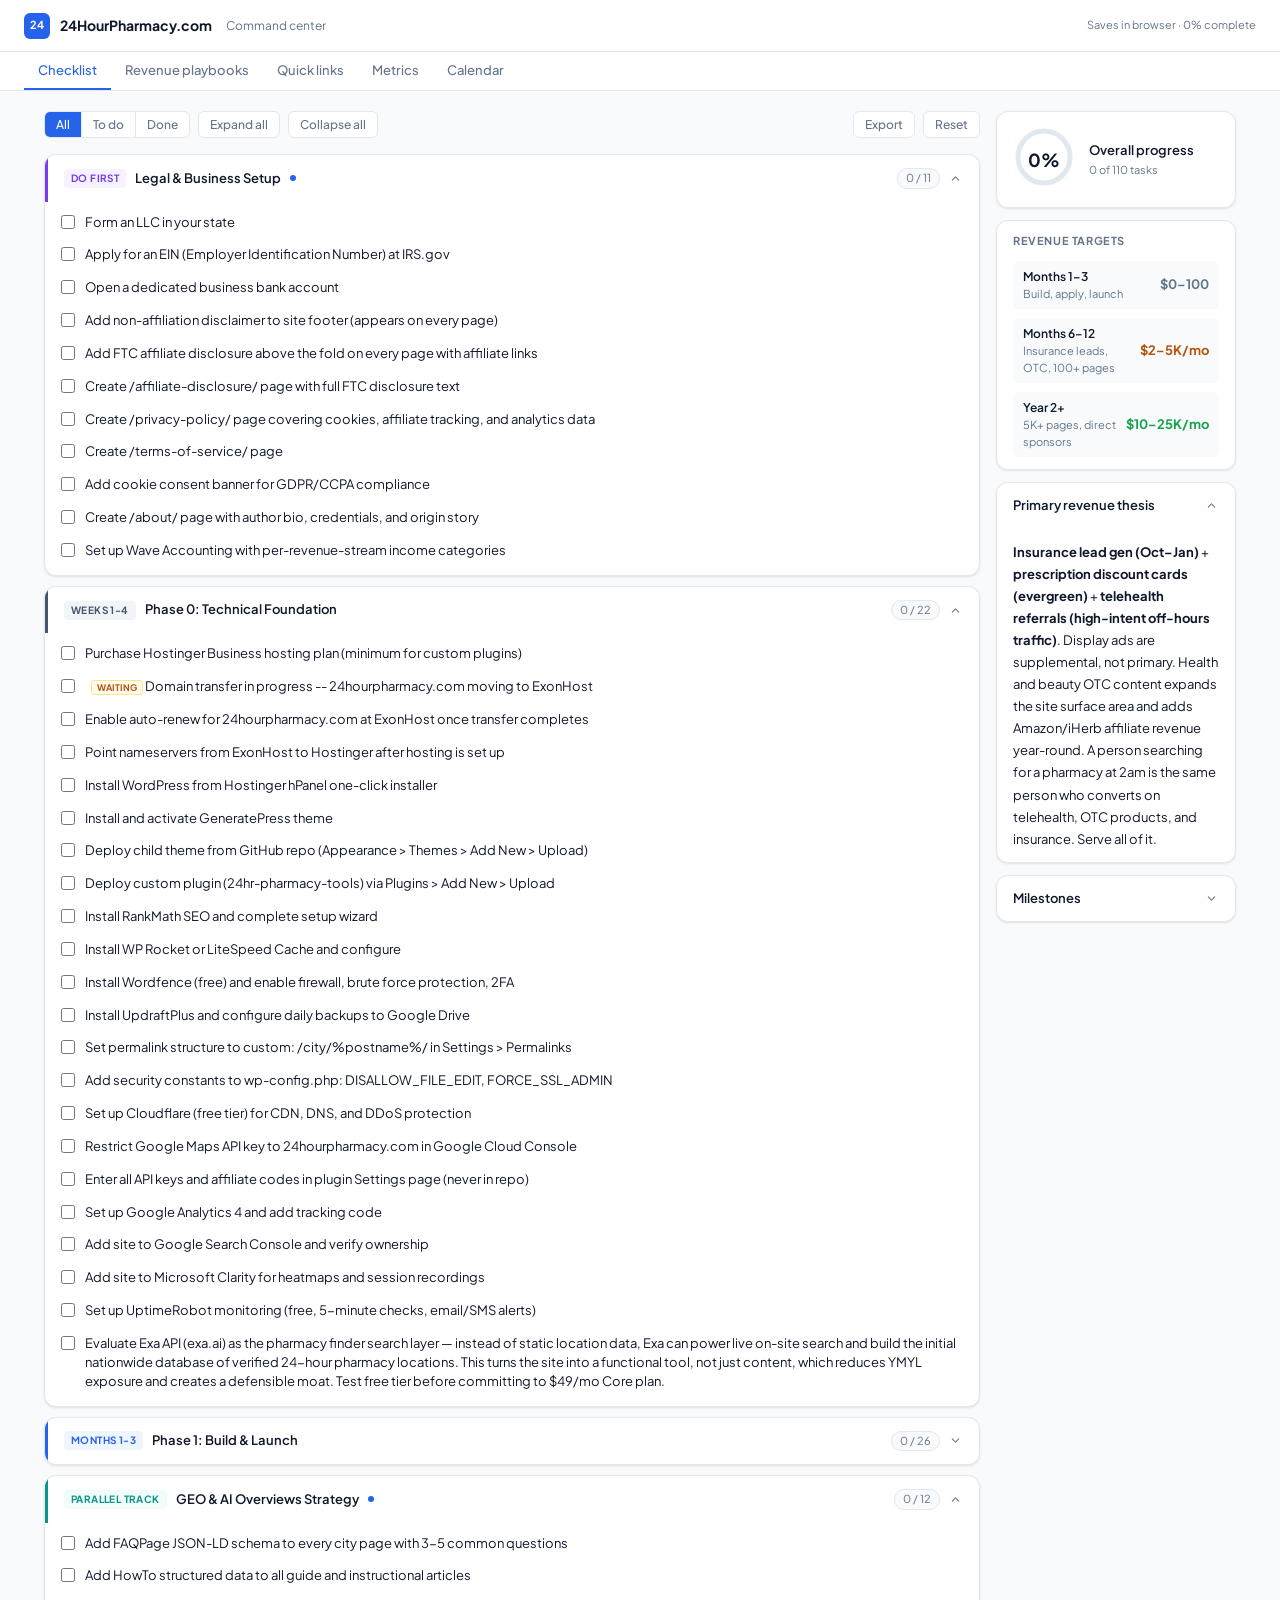
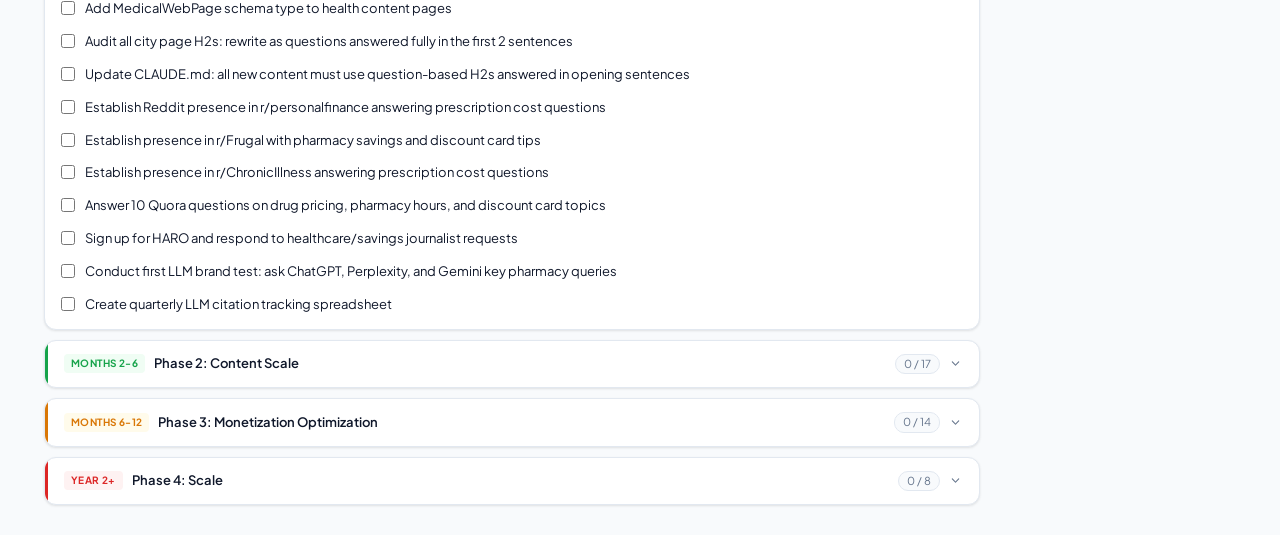
==== docs/docs/command-center/index.html @ 2a8795be "Add Exa.ai task and quick link to command center Adds f20 task to Phase 0 foundation checklist and E" ====
<!DOCTYPE html>
<html lang="en">
<head>
<meta charset="UTF-8">
<meta name="viewport" content="width=device-width, initial-scale=1.0">
<title>24HourPharmacy.com - Command Center</title>
<link rel="preconnect" href="https://fonts.googleapis.com">
<link rel="preconnect" href="https://fonts.gstatic.com" crossorigin>
<link href="https://fonts.googleapis.com/css2?family=Plus+Jakarta+Sans:ital,wght@0,400;0,500;0,600;0,700;1,400&display=swap" rel="stylesheet">
<style>
*,*::before,*::after{box-sizing:border-box;margin:0;padding:0}
:root{
  --bg:#f8fafc;
  --surface:#ffffff;
  --surface2:#f1f5f9;
  --border:#e2e8f0;
  --border2:#cbd5e1;
  --text:#0f172a;
  --muted:#64748b;
  --accent:#2563eb;
  --accent-light:#eff6ff;
  --accent-border:#bfdbfe;
  --accent-dark:#1d4ed8;
  --success:#16a34a;
  --success-light:#f0fdf4;
  --success-border:#bbf7d0;
  --warning:#b45309;
  --warning-light:#fffbeb;
  --warning-border:#fde68a;
  --danger:#dc2626;
  --danger-light:#fef2f2;
  --r:8px;
  --r-lg:12px;
  --shadow:0 1px 3px rgba(0,0,0,0.07),0 1px 2px rgba(0,0,0,0.04);
}
body{font-family:'Plus Jakarta Sans',system-ui,sans-serif;background:var(--bg);color:var(--text);font-size:14px;line-height:1.5;min-height:100vh}

/* ---- Header ---- */
.app-header{background:var(--surface);border-bottom:1px solid var(--border);padding:0 24px;display:flex;align-items:center;justify-content:space-between;height:52px;position:sticky;top:0;z-index:200}
.header-left{display:flex;align-items:center;gap:10px}
.app-logo{width:26px;height:26px;background:var(--accent);border-radius:6px;display:flex;align-items:center;justify-content:center;color:#fff;font-size:11px;font-weight:700;flex-shrink:0}
.app-name{font-size:14px;font-weight:700;color:var(--text)}
.app-tagline{font-size:12px;color:var(--muted);margin-left:4px}
.header-right{font-size:11px;color:var(--muted)}

/* ---- Tabs ---- */
.tabs-nav{background:var(--surface);border-bottom:1px solid var(--border);padding:0 24px;display:flex;position:sticky;top:52px;z-index:100}
.tab-btn{padding:10px 14px;font-size:13px;font-weight:500;color:var(--muted);background:none;border:none;border-bottom:2px solid transparent;cursor:pointer;font-family:inherit;transition:all .15s;white-space:nowrap}
.tab-btn:hover{color:var(--text)}
.tab-btn.active{color:var(--accent);border-bottom-color:var(--accent)}

/* ---- Layout ---- */
.main-layout{display:grid;grid-template-columns:1fr 240px;gap:16px;max-width:1240px;margin:0 auto;padding:20px 24px;align-items:start}
.main-layout > main{min-width:0;width:100%}
@media(max-width:1024px){.main-layout{grid-template-columns:1fr;padding:16px}.sidebar{order:-1;position:static!important;max-height:none}}
.tab-panel{display:none}
.tab-panel.active{display:block}

/* ---- Sidebar ---- */
.sidebar{display:flex;flex-direction:column;gap:12px;position:sticky;top:108px}
.milestones-inner{padding:6px 0 10px;max-height:320px;overflow-y:auto;scrollbar-width:thin}
.milestones-inner::-webkit-scrollbar{width:4px}
.milestones-inner::-webkit-scrollbar-track{background:transparent}
.milestones-inner::-webkit-scrollbar-thumb{background:var(--border2);border-radius:4px}

/* ---- Cards ---- */
.card{background:var(--surface);border:1px solid var(--border);border-radius:var(--r-lg);box-shadow:var(--shadow);overflow:hidden}
.card-header{padding:13px 16px;border-bottom:1px solid var(--border);display:flex;align-items:center;justify-content:space-between}
.card-title{font-size:13px;font-weight:600}

/* ---- Progress ring ---- */
.progress-wrap{display:flex;align-items:center;gap:14px;padding:14px 16px}
.ring-svg{transform:rotate(-90deg);flex-shrink:0}
.ring-track{fill:none;stroke:var(--border);stroke-width:5}
.ring-fill{fill:none;stroke:var(--accent);stroke-width:5;stroke-linecap:round;transition:stroke-dashoffset .5s ease}
.progress-pct{font-size:18px;font-weight:700;line-height:1}
.progress-sub{font-size:11px;color:var(--muted);margin-top:2px}
.progress-label{font-size:13px;font-weight:600}

/* ---- Revenue targets ---- */
.targets-grid{padding:12px 16px;display:flex;flex-direction:column;gap:9px}
.target-row{display:flex;justify-content:space-between;align-items:center;padding:7px 10px;border-radius:6px;background:var(--bg)}
.target-label{font-size:12px;font-weight:600}
.target-sub{font-size:11px;color:var(--muted)}
.target-amount{font-size:13px;font-weight:700;white-space:nowrap;flex-shrink:0;margin-left:8px}

/* ---- Collapsible (sidebar) ---- */
.collapsible-header{padding:13px 16px;display:flex;align-items:center;justify-content:space-between;cursor:pointer;user-select:none;transition:background .1s}
.collapsible-header:hover{background:var(--bg)}
.collapsible-body{overflow:hidden;transition:max-height .22s ease,opacity .22s ease}
.collapsible-body.collapsed{max-height:0!important;opacity:0}
.chevron{width:15px;height:15px;color:var(--muted);transition:transform .2s;flex-shrink:0}
.chevron.rotated{transform:rotate(180deg)}

/* ---- Milestones ---- */
.milestone-item{display:flex;align-items:flex-start;gap:9px;padding:7px 16px;cursor:pointer;transition:background .1s}
.milestone-item:hover{background:var(--bg)}
.milestone-cb{width:14px;height:14px;accent-color:var(--success);cursor:pointer;flex-shrink:0;margin-top:2px}
.milestone-text{font-size:12px;color:var(--text);line-height:1.4}
.milestone-item.m-done .milestone-text{text-decoration:line-through;color:var(--muted)}

/* ---- Thesis box ---- */
.thesis-body{padding:12px 16px;font-size:13px;color:var(--text);line-height:1.7}

/* ---- Checklist toolbar ---- */
.checklist-toolbar{display:flex;align-items:center;gap:8px;margin-bottom:16px;flex-wrap:wrap;row-gap:6px}
.toolbar-left{display:flex;align-items:center;gap:8px;flex-wrap:wrap;flex:1;min-width:0}
.toolbar-right{display:flex;align-items:center;gap:8px;flex-shrink:0}
.filter-group{display:flex;background:var(--surface);border:1px solid var(--border);border-radius:6px;overflow:hidden}
.filter-btn{padding:5px 11px;font-size:12px;font-weight:500;color:var(--muted);background:none;border:none;border-right:1px solid var(--border);cursor:pointer;font-family:inherit;transition:all .15s}
.filter-btn:last-child{border-right:none}
.filter-btn:hover{background:var(--bg);color:var(--text)}
.filter-btn.active{background:var(--accent);color:#fff}
.toolbar-btn{padding:5px 11px;font-size:12px;font-weight:500;color:var(--muted);background:var(--surface);border:1px solid var(--border);border-radius:6px;cursor:pointer;font-family:inherit;transition:all .15s}
.toolbar-btn:hover{border-color:var(--accent);color:var(--accent)}
.toolbar-btn.danger:hover{border-color:var(--danger);color:var(--danger)}
.toolbar-spacer{flex:1}

/* ---- Phase blocks ---- */
.phase-block{background:var(--surface);border:1px solid var(--border);border-radius:var(--r-lg);box-shadow:var(--shadow);margin-bottom:10px;overflow:hidden}
.phase-header{display:flex;align-items:center;justify-content:space-between;padding:13px 16px;cursor:pointer;user-select:none;border-left:3px solid var(--accent);transition:background .1s}
.phase-header:hover{background:var(--bg)}
.phase-header-left{display:flex;align-items:center;gap:9px;min-width:0}
.phase-badge{font-size:10px;font-weight:700;padding:2px 7px;border-radius:4px;text-transform:uppercase;letter-spacing:.4px;white-space:nowrap;flex-shrink:0}
.phase-title-text{font-size:13px;font-weight:600;color:var(--text)}
.phase-new-dot{width:6px;height:6px;background:var(--accent);border-radius:50%;flex-shrink:0}
.phase-header-right{display:flex;align-items:center;gap:8px;flex-shrink:0}
.task-count-pill{font-size:11px;color:var(--muted);background:var(--bg);border:1px solid var(--border);padding:1px 8px;border-radius:10px;white-space:nowrap}
.task-count-pill.all-done{background:var(--success-light);border-color:var(--success-border);color:var(--success)}

/* ---- Task items ---- */
.task-list{padding:4px 0 8px}
.task-item{display:flex;align-items:flex-start;gap:10px;padding:7px 16px}
.task-item:hover{background:var(--bg)}
.task-cb{width:14px;height:14px;margin-top:2px;accent-color:var(--accent);cursor:pointer;flex-shrink:0}
.task-content{flex:1;min-width:120px}
.task-text{font-size:13px;color:var(--text);line-height:1.45;display:block}
.task-item.t-done .task-text{text-decoration:line-through;color:var(--muted)}
.task-hint-text{font-size:12px;color:var(--muted);margin-top:4px;line-height:1.5;display:none;padding:6px 9px;background:var(--bg);border-radius:5px;border-left:2px solid var(--border2)}
.task-item.hint-open .task-hint-text{display:block}
.task-new-badge{font-size:9px;font-weight:700;color:var(--accent);background:var(--accent-light);border:1px solid var(--accent-border);border-radius:3px;padding:1px 5px;margin-left:6px;white-space:nowrap;vertical-align:middle}
.task-paid-badge{font-size:9px;font-weight:700;color:#7c3aed;background:#f5f3ff;border:1px solid #ddd6fe;border-radius:3px;padding:1px 5px;margin-left:6px;white-space:nowrap;vertical-align:middle}
.task-waiting-badge{font-size:9px;font-weight:700;color:#b45309;background:#fffbeb;border:1px solid #fde68a;border-radius:3px;padding:1px 5px;margin-left:6px;white-space:nowrap;vertical-align:middle}
.phase-tasks-body{overflow:hidden;transition:max-height .22s ease,opacity .22s ease}
.phase-tasks-body.collapsed{max-height:0!important;opacity:0}
.no-tasks-msg{padding:12px 16px;font-size:12px;color:var(--muted);font-style:italic}

/* ---- Quick Links tab ---- */
.links-grid{display:grid;grid-template-columns:repeat(auto-fill,minmax(300px,1fr));gap:14px}
.link-card{background:var(--surface);border:1px solid var(--border);border-radius:var(--r-lg);box-shadow:var(--shadow);overflow:hidden}
.link-group-title{font-size:11px;font-weight:700;color:var(--muted);text-transform:uppercase;letter-spacing:.7px;padding:12px 16px 8px}
.link-item{display:flex;align-items:center;gap:11px;padding:9px 16px;text-decoration:none;color:var(--text);transition:background .1s}
.link-item:hover{background:var(--bg)}
.link-icon{width:30px;height:30px;border-radius:7px;display:flex;align-items:center;justify-content:center;font-size:10px;font-weight:800;flex-shrink:0;color:#fff}
.link-info{flex:1;min-width:0}
.link-name{font-size:13px;font-weight:500}
.link-desc{font-size:11px;color:var(--muted)}
.link-arrow{margin-left:auto;color:var(--border);width:13px;height:13px;flex-shrink:0}

/* ---- Metrics tab ---- */
.metrics-overflow{overflow-x:auto;-webkit-overflow-scrolling:touch}
.metrics-table{width:100%;border-collapse:collapse;min-width:880px}
.metrics-table th{font-size:11px;font-weight:600;color:var(--muted);text-transform:uppercase;letter-spacing:.4px;padding:9px 10px;text-align:right;background:var(--surface2);border-bottom:1px solid var(--border);white-space:nowrap}
.metrics-table th:first-child{text-align:left;position:sticky;left:0;background:var(--surface2);z-index:2;min-width:190px}
.metrics-table td{padding:7px 10px;border-bottom:1px solid var(--border);text-align:right;white-space:nowrap}
.metrics-table td:first-child{position:sticky;left:0;background:var(--surface);z-index:1;text-align:left}
.metrics-table tr:hover td{background:var(--bg)}
.metrics-table tr:hover td:first-child{background:var(--bg)}
.metric-label{font-size:12px;font-weight:500}
.metric-sub{font-size:10px;color:var(--muted);margin-top:1px;white-space:normal;max-width:185px;line-height:1.3}
.metrics-table input[type=text]{width:76px;padding:3px 6px;border:1px solid transparent;border-radius:4px;font-size:12px;font-family:inherit;color:var(--text);background:transparent;text-align:right;transition:all .15s}
.metrics-table input[type=text]:hover{border-color:var(--border)}
.metrics-table input[type=text]:focus{outline:none;border-color:var(--accent);background:var(--accent-light)}
.section-row td{background:var(--surface2)!important;font-size:11px;font-weight:700;color:var(--muted);text-transform:uppercase;letter-spacing:.5px;padding:8px 10px 5px}
.section-row td:first-child{background:var(--surface2)!important}
.metric-new-row td:first-child{border-left:2px solid var(--accent)}

/* ---- Calendar tab ---- */
.calendar-grid{display:flex;flex-direction:column;gap:10px}
.month-block{background:var(--surface);border:1px solid var(--border);border-radius:var(--r-lg);box-shadow:var(--shadow);overflow:hidden}
.month-header{padding:12px 16px;display:flex;align-items:center;justify-content:space-between;cursor:pointer;user-select:none;transition:background .1s}
.month-header:hover{background:var(--bg)}
.month-header-left{display:flex;align-items:center;gap:9px}
.month-title{font-size:13px;font-weight:600}
.month-tags{display:flex;gap:5px;flex-wrap:wrap}
.m-tag{font-size:10px;font-weight:600;padding:1px 6px;border-radius:3px}
.m-tag-revenue{background:var(--warning-light);color:var(--warning);border:1px solid var(--warning-border)}
.m-tag-seo{background:var(--accent-light);color:var(--accent-dark);border:1px solid var(--accent-border)}
.m-tag-tax{background:#fce7f3;color:#9d174d;border:1px solid #fbcfe8}
.m-tag-peak{background:var(--danger-light);color:var(--danger);border:1px solid #fecaca}
.month-body{padding:10px 16px 14px}
.event-row{display:flex;align-items:flex-start;gap:9px;padding:5px 0;border-bottom:1px solid var(--border)}
.event-row:last-child{border-bottom:none}
.event-dot{width:7px;height:7px;border-radius:50%;margin-top:5px;flex-shrink:0}
.dot-revenue{background:#d97706}
.dot-seo{background:var(--accent)}
.dot-tax{background:#db2777}
.dot-geo{background:#0d9488}
.event-text{font-size:13px;color:var(--text);line-height:1.45}
.event-text strong{font-weight:600}
.event-new{display:inline-block;font-size:9px;font-weight:700;color:#0d9488;background:#f0fdfa;border:1px solid #99f6e4;border-radius:3px;padding:1px 5px;margin-left:6px;vertical-align:middle}
.recurring-card{background:var(--surface);border:1px solid var(--border);border-radius:var(--r-lg);box-shadow:var(--shadow);padding:16px}
.recurring-title{font-size:11px;font-weight:700;color:var(--muted);text-transform:uppercase;letter-spacing:.6px;margin-bottom:11px}
.recurring-row{display:flex;align-items:flex-start;gap:9px;padding:5px 0;border-bottom:1px solid var(--border)}
.recurring-row:last-child{border-bottom:none}

/* ---- Playbooks tab ---- */
.pb-grid{display:flex;flex-direction:column;gap:12px}
.pb-card{background:var(--surface);border:1px solid var(--border);border-radius:var(--r-lg);box-shadow:var(--shadow);overflow:hidden}
.pb-header{display:flex;align-items:center;gap:10px;padding:14px 16px;cursor:pointer;user-select:none;border-left:4px solid var(--accent);transition:background .1s}
.pb-header:hover{background:var(--bg)}
.pb-rank{width:26px;height:26px;border-radius:50%;display:flex;align-items:center;justify-content:center;font-size:11px;font-weight:800;flex-shrink:0;color:#fff}
.pb-header-info{flex:1;min-width:0}
.pb-name{font-size:13px;font-weight:700;color:var(--text)}
.pb-meta{font-size:11px;color:var(--muted);margin-top:1px}
.pb-header-right{display:flex;align-items:center;gap:8px;flex-shrink:0}
.pb-potential{font-size:12px;font-weight:700;white-space:nowrap}
.pb-tier{font-size:9px;font-weight:700;padding:2px 7px;border-radius:3px;text-transform:uppercase;letter-spacing:.4px;white-space:nowrap}
.tier-immediate{background:#f0fdf4;color:#16a34a;border:1px solid #bbf7d0}
.tier-growth{background:#eff6ff;color:#2563eb;border:1px solid #bfdbfe}
.tier-seasonal{background:#fffbeb;color:#b45309;border:1px solid #fde68a}
.tier-niche{background:#f5f3ff;color:#7c3aed;border:1px solid #ddd6fe}
.tier-scale{background:#fef2f2;color:#dc2626;border:1px solid #fecaca}
.pb-body{border-top:1px solid var(--border);overflow:hidden;transition:max-height .25s ease,opacity .25s ease}
.pb-body.collapsed{max-height:0!important;opacity:0}
.pb-inner{padding:16px}
.pb-section-title{font-size:10px;font-weight:800;color:var(--muted);text-transform:uppercase;letter-spacing:.6px;margin-bottom:8px;margin-top:14px}
.pb-section-title:first-child{margin-top:0}
.pb-summary{font-size:13px;color:var(--text);line-height:1.6}
.pb-cols{display:grid;grid-template-columns:1fr 1fr;gap:12px;margin-top:4px}
@media(max-width:680px){.pb-cols{grid-template-columns:1fr}}
.pb-col-box{background:var(--bg);border:1px solid var(--border);border-radius:6px;padding:10px 12px}
.pb-col-label{font-size:10px;font-weight:700;color:var(--muted);text-transform:uppercase;letter-spacing:.5px;margin-bottom:6px}
.pb-list{list-style:none;display:flex;flex-direction:column;gap:5px}
.pb-list li{font-size:12px;color:var(--text);line-height:1.45;padding-left:14px;position:relative}
.pb-list li::before{content:'';position:absolute;left:3px;top:7px;width:5px;height:5px;border-radius:50%;background:var(--accent)}
.pb-programs{display:flex;flex-direction:column;gap:6px;margin-top:4px}
.pb-program-row{display:flex;align-items:center;gap:8px;padding:6px 10px;background:var(--bg);border-radius:5px;border:1px solid var(--border)}
.pb-prog-abbr{width:28px;height:28px;border-radius:5px;display:flex;align-items:center;justify-content:center;font-size:9px;font-weight:800;color:#fff;flex-shrink:0}
.pb-prog-info{flex:1;min-width:0}
.pb-prog-name{font-size:12px;font-weight:600;color:var(--text)}
.pb-prog-comm{font-size:11px;color:var(--muted)}
.pb-prog-link{font-size:11px;color:var(--accent);text-decoration:none;white-space:nowrap}
.pb-prog-link:hover{text-decoration:underline}
.pb-todos{display:flex;flex-direction:column;gap:4px;margin-top:4px}
.pb-todo-item{display:flex;align-items:flex-start;gap:8px;padding:6px 8px;border-radius:4px;cursor:default}
.pb-todo-item:hover{background:var(--bg)}
.pb-todo-cb{width:13px;height:13px;accent-color:var(--accent);cursor:pointer;flex-shrink:0;margin-top:2px}
.pb-todo-text{font-size:12px;color:var(--text);line-height:1.45;cursor:pointer}
.pb-todo-item.pb-done .pb-todo-text{text-decoration:line-through;color:var(--muted)}
.pb-stack-tags{display:flex;flex-wrap:wrap;gap:5px;margin-top:4px}
.pb-stack-tag{font-size:11px;font-weight:500;padding:2px 8px;border-radius:4px;background:var(--surface2);border:1px solid var(--border);color:var(--text)}
.pb-new-badge{font-size:9px;font-weight:700;color:#0d9488;background:#f0fdfa;border:1px solid #99f6e4;border-radius:3px;padding:1px 5px;margin-left:5px;vertical-align:middle}

@media(max-width:600px){
  .tabs-nav{padding:0 12px;overflow-x:auto}
  .tab-btn{padding:9px 10px;font-size:12px}
  .links-grid{grid-template-columns:1fr}
  .main-layout{padding:12px}
  .checklist-toolbar{gap:5px}
}
</style>
</head>
<body>

<header class="app-header">
  <div class="header-left">
    <div class="app-logo">24</div>
    <span class="app-name">24HourPharmacy.com</span>
    <span class="app-tagline">Command center</span>
  </div>
  <div class="header-right">Saves in browser &middot; <span id="header-progress">0%</span> complete</div>
</header>

<nav class="tabs-nav">
  <button class="tab-btn active" data-tab="checklist">Checklist</button>
  <button class="tab-btn" data-tab="playbooks">Revenue playbooks</button>
  <button class="tab-btn" data-tab="links">Quick links</button>
  <button class="tab-btn" data-tab="metrics">Metrics</button>
  <button class="tab-btn" data-tab="calendar">Calendar</button>
</nav>

<div class="main-layout">
  <main>
    <!-- CHECKLIST TAB -->
    <div id="tab-checklist" class="tab-panel active">
      <div class="checklist-toolbar">
        <div class="toolbar-left">
          <div class="filter-group">
            <button class="filter-btn active" data-filter="all">All</button>
            <button class="filter-btn" data-filter="todo">To do</button>
            <button class="filter-btn" data-filter="done">Done</button>
          </div>
          <button class="toolbar-btn" id="btn-expand-all">Expand all</button>
          <button class="toolbar-btn" id="btn-collapse-all">Collapse all</button>
        </div>
        <div class="toolbar-right">
          <button class="toolbar-btn" id="btn-export">Export</button>
          <button class="toolbar-btn danger" id="btn-reset">Reset</button>
        </div>
      </div>
      <div id="checklist-container"></div>
    </div>

    <!-- PLAYBOOKS TAB -->
    <div id="tab-playbooks" class="tab-panel">
      <div style="margin-bottom:14px">
        <div style="font-size:13px;font-weight:600;color:var(--text)">Revenue Playbooks</div>
        <div style="font-size:12px;color:var(--muted);margin-top:3px">Each stream ranked by when to activate it, with its own marketing plan, to-dos, affiliate programs, and revenue ceiling. Work top to bottom.</div>
      </div>
      <div class="pb-grid" id="playbooks-container"></div>
    </div>

    <!-- QUICK LINKS TAB -->
    <div id="tab-links" class="tab-panel">
      <div class="links-grid" id="links-container"></div>
    </div>

    <!-- METRICS TAB -->
    <div id="tab-metrics" class="tab-panel">
      <div class="card">
        <div class="card-header">
          <div>
            <div class="card-title">Monthly metrics</div>
            <div style="font-size:12px;color:var(--muted);margin-top:2px">Click any cell to edit. Saves automatically.</div>
          </div>
          <button class="toolbar-btn" id="btn-export-metrics">Export CSV</button>
        </div>
        <div class="metrics-overflow">
          <table class="metrics-table" id="metrics-table"></table>
        </div>
        <div style="padding:10px 16px;font-size:11px;color:var(--muted);border-top:1px solid var(--border)">All data saves in your browser. Export the checklist tab for a full backup.</div>
      </div>
    </div>

    <!-- CALENDAR TAB -->
    <div id="tab-calendar" class="tab-panel">
      <div class="calendar-grid" id="calendar-container"></div>
    </div>
  </main>

  <!-- SIDEBAR -->
  <aside class="sidebar">
    <!-- Progress -->
    <div class="card">
      <div class="progress-wrap">
        <div style="position:relative;flex-shrink:0">
          <svg class="ring-svg" width="62" height="62" viewBox="0 0 62 62">
            <circle class="ring-track" cx="31" cy="31" r="26"/>
            <circle class="ring-fill" id="progress-ring" cx="31" cy="31" r="26" stroke-dasharray="163.4" stroke-dashoffset="163.4"/>
          </svg>
          <div style="position:absolute;top:50%;left:50%;transform:translate(-50%,-50%);text-align:center">
            <div class="progress-pct" id="progress-pct">0%</div>
          </div>
        </div>
        <div>
          <div class="progress-label">Overall progress</div>
          <div class="progress-sub" id="progress-details">0 of 0 tasks</div>
        </div>
      </div>
    </div>

    <!-- Revenue targets -->
    <div class="card">
      <div class="targets-grid">
        <div style="font-size:11px;font-weight:700;color:var(--muted);text-transform:uppercase;letter-spacing:.6px;margin-bottom:2px">Revenue targets</div>
        <div class="target-row">
          <div><div class="target-label">Months 1&ndash;3</div><div class="target-sub">Build, apply, launch</div></div>
          <div class="target-amount" style="color:var(--muted)">$0&ndash;100</div>
        </div>
        <div class="target-row">
          <div><div class="target-label">Months 6&ndash;12</div><div class="target-sub">Insurance leads, OTC, 100+ pages</div></div>
          <div class="target-amount" style="color:var(--warning)">$2&ndash;5K/mo</div>
        </div>
        <div class="target-row">
          <div><div class="target-label">Year 2+</div><div class="target-sub">5K+ pages, direct sponsors</div></div>
          <div class="target-amount" style="color:var(--success)">$10&ndash;25K/mo</div>
        </div>
      </div>
    </div>

    <!-- Revenue thesis (collapsible) -->
    <div class="card">
      <div class="collapsible-header" data-sidebar="thesis">
        <span class="card-title">Primary revenue thesis</span>
        <svg class="chevron" id="chevron-thesis" viewBox="0 0 20 20" fill="currentColor"><path fill-rule="evenodd" d="M5.23 7.21a.75.75 0 011.06.02L10 11.168l3.71-3.938a.75.75 0 111.08 1.04l-4.25 4.5a.75.75 0 01-1.08 0l-4.25-4.5a.75.75 0 01.02-1.06z" clip-rule="evenodd"/></svg>
      </div>
      <div class="collapsible-body" id="body-thesis">
        <div class="thesis-body"><strong>Insurance lead gen (Oct&ndash;Jan)</strong> + <strong>prescription discount cards (evergreen)</strong> + <strong>telehealth referrals (high-intent off-hours traffic)</strong>. Display ads are supplemental, not primary. Health and beauty OTC content expands the site surface area and adds Amazon/iHerb affiliate revenue year-round. A person searching for a pharmacy at 2am is the same person who converts on telehealth, OTC products, and insurance. Serve all of it.</div>
      </div>
    </div>

    <!-- Milestones (collapsible) -->
    <div class="card">
      <div class="collapsible-header" data-sidebar="milestones">
        <span class="card-title">Milestones</span>
        <svg class="chevron" id="chevron-milestones" viewBox="0 0 20 20" fill="currentColor"><path fill-rule="evenodd" d="M5.23 7.21a.75.75 0 011.06.02L10 11.168l3.71-3.938a.75.75 0 111.08 1.04l-4.25 4.5a.75.75 0 01-1.08 0l-4.25-4.5a.75.75 0 01.02-1.06z" clip-rule="evenodd"/></svg>
      </div>
      <div class="collapsible-body" id="body-milestones">
        <div class="milestones-inner" id="milestones-list"></div>
      </div>
    </div>
  </aside>
</div>

<script>
// =====================================================================
// DATA
// =====================================================================

const PHASES = [
  {
    id: 'legal',
    title: 'Legal & Business Setup',
    badge: 'Do first',
    badgeColor: '#7c3aed',
    badgeBg: '#f5f3ff',
    borderColor: '#7c3aed',
    isNew: true,
    defaultOpen: true,
    tasks: [
      { id: 'l1', text: 'Form an LLC in your state', hint: 'LegalZoom ($79) or file directly with your state\'s Secretary of State ($50-150). Protects personal assets and establishes the business as a legal entity. Do this before signing any affiliate agreements.' },
      { id: 'l2', text: 'Apply for an EIN (Employer Identification Number) at IRS.gov', hint: 'Free, takes 5 minutes online at irs.gov/businesses/small-businesses-self-employed/apply-for-an-employer-identification-number-ein-online. You need your EIN to open a business bank account and file taxes. Do this immediately after forming the LLC.' },
      { id: 'l3', text: 'Open a dedicated business bank account', hint: 'Mercury (mercury.com) and Relay are both free, online-first accounts built for LLCs. Never mix personal and business money - it complicates taxes and undermines the liability protection of the LLC.' },
      { id: 'l4', text: 'Add non-affiliation disclaimer to site footer (appears on every page)', hint: 'Required language: "24HourPharmacy.com is an independent information resource. It is not affiliated with, endorsed by, or connected to Walgreens, CVS, Rite Aid, or any pharmacy chain, nor with Medicare, Medicaid, or any government drug program." Prevents confusion and potential legal issues.' },
      { id: 'l5', text: 'Add FTC affiliate disclosure above the fold on every page with affiliate links', hint: 'FTC requires that affiliate disclosures are clear and conspicuous - meaning visible without scrolling. Suggested language: "This site earns commissions when you use links on our pages to find pharmacies, save on prescriptions, or access health services. This does not affect our recommendations or the prices you pay." Do not bury this in the footer.' },
      { id: 'l6', text: 'Create /affiliate-disclosure/ page with full FTC disclosure text', hint: 'A dedicated page explaining all affiliate relationships - which programs, how commissions work, that recommendations are based on quality. Link from site footer. Required by most affiliate networks as part of their publisher agreement.' },
      { id: 'l7', text: 'Create /privacy-policy/ page covering cookies, affiliate tracking, and analytics data', hint: 'Required for Google AdSense, most affiliate programs, and to comply with GDPR (EU) and CCPA (California). Must cover: what data you collect, affiliate tracking cookies, Google Analytics, user rights and opt-outs. Use Termly.io or iubenda to generate a solid starting draft, then review it.' },
      { id: 'l8', text: 'Create /terms-of-service/ page', hint: 'Covers: limitations of liability, no medical advice disclaimer, accuracy of pharmacy data, permitted use of the site. Important for a YMYL health site to establish clear terms.' },
      { id: 'l9', text: 'Add cookie consent banner for GDPR/CCPA compliance', hint: 'Use a free WordPress plugin: CookieYes, Complianz, or Usercentrics Cookiebot. Required to legally use Google Analytics and affiliate tracking cookies for EU visitors and to comply with California CCPA. Needed before applying to AdSense.' },
      { id: 'l10', text: 'Create /about/ page with author bio, credentials, and origin story', hint: 'Critical for E-E-A-T (Experience, Expertise, Authoritativeness, Trustworthiness) on YMYL health content. Google explicitly evaluates "who is behind this website" for health queries. Include: your identity, why you built this, your research methodology, contact information. This page directly affects how Google ranks your health content.' },
      { id: 'l11', text: 'Set up Wave Accounting with per-revenue-stream income categories', hint: 'Free at waveapps.com. Create income categories: Discount Card Commissions, Insurance Lead Revenue, Telehealth Referrals, Display Ad Revenue, Retail Pharmacy Affiliates, OTC/Amazon Affiliates. Create expense categories: Hosting/Tools, Paid Ad Spend. Track monthly so tax time is not a crisis.' },
    ]
  },
  {
    id: 'foundation',
    title: 'Phase 0: Technical Foundation',
    badge: 'Weeks 1-4',
    badgeColor: '#475569',
    badgeBg: '#f1f5f9',
    borderColor: '#475569',
    defaultOpen: true,
    tasks: [
      { id: 'f1', text: 'Purchase Hostinger Business hosting plan (minimum for custom plugins)', hint: 'Hostinger is your web host -- this is where WordPress and all site files live. ExonHost (your domain registrar) and Hostinger (your web host) are two separate things and do not need to be at the same company. Business plan is the minimum; shared starter plans do not support the custom plugin architecture this site requires.' },
      { id: 'f2', text: '[WAITING] Domain transfer in progress -- 24hourpharmacy.com moving to ExonHost', hint: 'Transfer initiated 3/25/2026. ExonHost is your domain registrar (holds the domain name and handles renewal). Hostinger is your web host (where WordPress lives). These are separate services. The transfer typically completes in 5-7 days. Watch your email for any approval request -- if you get one, click approve immediately.' },
      { id: 'f2b', text: 'Enable auto-renew for 24hourpharmacy.com at ExonHost once transfer completes', hint: 'Log into my.exonhost.com after the transfer confirms. Find the domain and turn on auto-renew. Domain renews at $15.99/yr. Keep your payment method current -- the only way you lose this domain is if auto-renew fails because your card expired or was replaced. Set a calendar reminder once a year to verify the card on file is still valid.' },
      { id: 'f2c', text: 'Point nameservers from ExonHost to Hostinger after hosting is set up', hint: 'Once you have a Hostinger hosting account, Hostinger will give you two nameserver addresses (like ns1.hostinger.com and ns2.hostinger.com). Log into ExonHost at my.exonhost.com, go to Domains > Manage DNS, and swap in Hostinger\'s nameservers. This is what connects your domain name to your hosting account. DNS propagation takes up to 24 hours.' },
      { id: 'f3', text: 'Install WordPress from Hostinger hPanel one-click installer' },
      { id: 'f4', text: 'Install and activate GeneratePress theme' },
      { id: 'f5', text: 'Deploy child theme from GitHub repo (Appearance > Themes > Add New > Upload)', hint: 'Upload the child theme zip built by Claude Code. Contains: single-city.php, front-page.php, archive-state.php, header.php, footer.php, style.css, functions.php.' },
      { id: 'f6', text: 'Deploy custom plugin (24hr-pharmacy-tools) via Plugins > Add New > Upload', hint: 'Nine-file plugin architecture: custom post types, taxonomies, meta boxes, schema, shortcodes, settings page, rewrite rules, REST API endpoints. This is the core of the site.' },
      { id: 'f7', text: 'Install RankMath SEO and complete setup wizard', hint: 'Free tier sufficient. Configure: site type (local business information), schema defaults, Google Search Console connection, sitemap settings.' },
      { id: 'f8', text: 'Install WP Rocket or LiteSpeed Cache and configure', hint: 'WP Rocket ($59/yr) is easier to configure. LiteSpeed Cache is free but more complex. Either one dramatically improves Core Web Vitals. Required for ad network approval.' },
      { id: 'f9', text: 'Install Wordfence (free) and enable firewall, brute force protection, 2FA', hint: 'Settings: lockout after 5 failed login attempts, enable 2FA for admin account, block XML-RPC (common attack vector you do not need), enable firewall. WordPress is the most attacked CMS on the internet.' },
      { id: 'f10', text: 'Install UpdraftPlus and configure daily backups to Google Drive', hint: 'Free tier backs up to Google Drive. Settings: daily backup schedule, keep last 7 backups, back up database and files separately. Test a restore before the site goes live.' },
      { id: 'f11', text: 'Set permalink structure to custom: /city/%postname%/ in Settings > Permalinks' },
      { id: 'f12', text: 'Add security constants to wp-config.php: DISALLOW_FILE_EDIT, FORCE_SSL_ADMIN', hint: 'DISALLOW_FILE_EDIT prevents editing theme/plugin files through WordPress admin (major security risk). FORCE_SSL_ADMIN ensures all admin traffic uses HTTPS.' },
      { id: 'f13', text: 'Set up Cloudflare (free tier) for CDN, DNS, and DDoS protection', hint: 'Add domain to Cloudflare, update nameservers at ExonHost to point to Cloudflare instead of Hostinger directly. Cloudflare then proxies traffic to Hostinger. Enable: Auto Minify, Always Use HTTPS, Brotli compression. Test Rocket Loader carefully with React widgets - may need to exclude widget scripts. Note: if using Cloudflare, your nameservers point to Cloudflare, and Cloudflare forwards to Hostinger.' },
      { id: 'f14', text: 'Restrict Google Maps API key to 24hourpharmacy.com in Google Cloud Console', hint: 'Cloud Console > APIs & Services > Credentials > Edit key. HTTP referrer restrictions: 24hourpharmacy.com/*. API restrictions: Maps JavaScript API, Places API, Geocoding API only. The key is client-side visible, so restriction is essential.' },
      { id: 'f15', text: 'Enter all API keys and affiliate codes in plugin Settings page (never in repo)', hint: 'The custom plugin has a Settings page in WP admin. Store Google Maps key, LowerMyRx BIN/PCN/Group, affiliate IDs. These get passed to React via wp_localize_script - keeps everything out of git.' },
      { id: 'f16', text: 'Set up Google Analytics 4 and add tracking code', hint: 'Install via RankMath or a dedicated GA4 plugin. Create conversion events: affiliate_link_click, phone_tap, widget_interaction. You need conversion data before running any paid traffic.' },
      { id: 'f17', text: 'Add site to Google Search Console and verify ownership', hint: 'Upload HTML verification file to root directory or use DNS TXT record. Submit sitemap URL (usually /sitemap.xml) after verification. Monitor weekly for crawl errors.' },
      { id: 'f18', text: 'Add site to Microsoft Clarity for heatmaps and session recordings', hint: 'Free. Shows exactly where mobile users tap, scroll depth on city pages, rage clicks. Essential for understanding the 70%+ mobile audience. Install via plugin or paste snippet in header.' },
      { id: 'f19', text: 'Set up UptimeRobot monitoring (free, 5-minute checks, email/SMS alerts)', hint: '2-minute setup at uptimerobot.com. Sends alert when site goes down. Downtime during peak insurance season (Oct-Jan) is expensive.' },
      { id: 'f20', text: 'Evaluate Exa API (exa.ai) as the pharmacy finder search layer — instead of static location data, Exa can power live on-site search and build the initial nationwide database of verified 24-hour pharmacy locations. This turns the site into a functional tool, not just content, which reduces YMYL exposure and creates a defensible moat. Test free tier before committing to $49/mo Core plan.', hint: 'Exa is an AI-powered web search API with semantic search and structured data extraction. The Websets product can bulk-compile verified lists of 24-hour pharmacy locations with source links. Using it as the search backend means your finder tool stays current without manual data maintenance. Start at exa.ai — free tier available before committing.' },
    ]
  },
  {
    id: 'launch',
    title: 'Phase 1: Build & Launch',
    badge: 'Months 1-3',
    badgeColor: '#2563eb',
    badgeBg: '#eff6ff',
    borderColor: '#2563eb',
    defaultOpen: false,
    tasks: [
      { id: 'b1', text: 'Build and deploy pharmacy finder React widget ([pharmacy_finder] shortcode live)' , hint: 'Uses browser Geolocation API + Google Places API to find nearby 24-hour pharmacies. Built via Claude Code, deployed as Vite IIFE bundle loaded by shortcode in WordPress.' },
      { id: 'b2', text: 'Build and deploy discount card React widget ([discount_card] shortcode live)', hint: 'Branded card display with BIN/PCN/Group from affiliate partner. Print, save, text-to-phone actions. Primary monetization widget - every city page needs this.' },
      { id: 'b3', text: 'Test all widgets at 375px mobile width (70%+ of traffic is mobile)', hint: 'Chrome DevTools > Toggle device toolbar > iPhone SE (375px). Test every interaction, scroll behavior, tap targets. Map must render correctly at mobile width.' },
      { id: 'b4', text: 'Run PageSpeed Insights on city page template and achieve >90 mobile score', hint: 'Test at pagespeed.web.dev. Common issues: React widget bundles blocking render (must load async), unoptimized images, missing critical CSS. Ad network approval requires strong Core Web Vitals.' },
      { id: 'b5', text: 'Verify Core Web Vitals: LCP <2.5s, CLS <0.1, INP <200ms', hint: 'Check in Search Console > Core Web Vitals report after indexing. LCP = main content loads fast. CLS = page doesn\'t shift as it loads. INP = responds quickly to taps. All three required for ad network approval.' },
      { id: 'b6', text: 'Publish 10 city pages (top 10 US metros) with 500+ words of unique content each', hint: 'Top 10 metros: New York, Los Angeles, Chicago, Houston, Phoenix, Philadelphia, San Antonio, San Diego, Dallas, San Jose. Use programmatic pipeline for data, then write genuine city-specific content. No thin content.' },
      { id: 'b7', text: 'Publish 5 core informational articles', hint: 'Suggested: (1) How prescription discount cards work and who should use them. (2) How to find a 24-hour pharmacy near you. (3) What to do when your pharmacy is closed. (4) Walgreens vs CVS 24-hour pharmacy comparison. (5) How to save on prescriptions without insurance.' },
      { id: 'b8', text: 'Create all required pages: /disclaimer/, /affiliate-disclosure/, /privacy-policy/, /terms/, /about/', hint: 'These must be live before applying to AdSense. AdSense reviewers check for privacy policy and about page explicitly. /disclaimer/ must include the medical disclaimer text from the technical plan.' },
      { id: 'b9', text: 'Apply for Google AdSense', hint: '10+ city pages and 5+ articles is typically sufficient for approval. Takes 1-2 weeks. $8-15 RPM on health content in phase 1. Required to be live on a real hosting account (not GitHub Pages or free hosting).' },
      { id: 'b10', text: 'Sign up for LowerMyRx affiliate program', hint: 'Up to $4/fill + override commissions. Best per-use rate. Apply at affiliate.lowermyrx.com' },
      { id: 'b11', text: 'Sign up for National Drug Card affiliate program', hint: '$2-2.50/fill. Good backup program. Apply at ndcaffiliate.com' },
      { id: 'b12', text: 'Sign up for SingleCare Partners', hint: '$2.50 per signup. Apply at partners.singlecare.com' },
      { id: 'b13', text: 'Apply for CJ Affiliate (Walgreens, CVS, Rite Aid, eHealthInsurance access)', hint: 'Apply as publisher at members.cj.com. Then apply to each advertiser individually: Walgreens (2%), Rite Aid (5.6%), eHealthInsurance ($10-75/app with 120-day cookie). eHealth is a major insurance lead gen source.' },
      { id: 'b14', text: 'Apply for Impact (Hims, Ro, SingleCare access)', hint: 'Apply at app.impact.com. Then apply to: Hims/Hers ($50-100+/referral), Ro ($50-100+/referral). Telehealth is a high-commission vertical with strong off-hours intent match.' },
      { id: 'b15', text: 'Apply for Amazon Associates', hint: 'amazon.com/associates. Covers OTC health products, pill organizers, blood pressure monitors, thermometers, supplements. Consistent, broad category.' },
      { id: 'b16', text: 'Apply for iHerb Affiliates (10% commission)', hint: 'iherb.com/info/affiliates. Supplements and natural health products complement pharmacy content well.' },
      { id: 'b17', text: 'Apply for MediaAlpha publisher account', hint: 'IMPORTANT: Do this now, before you have insurance content live. Account approval takes time. You must be approved and integrated before October when insurance leads spike 10-20x. Apply at mediaalpha.com/publishers/' },
      { id: 'b18', text: 'Apply for EverQuote affiliate account', hint: 'Same logic as MediaAlpha. Get approved now so you are live for open enrollment. everquote.com/affiliates' },
      { id: 'b19', text: 'Install Lasso for affiliate link management', hint: 'Wraps affiliate links through clean URLs (24hourpharmacy.com/go/lowermyrx). Easier to manage and update, better click tracking, cleaner FTC disclosure pages.' },
      { id: 'b20', text: 'Install LinkWhisper for internal linking automation', hint: 'As city pages scale to 100+, LinkWhisper automatically suggests internal links between related content. Critical for passing link equity through the site and reducing crawl budget waste.' },
      { id: 'b21', text: 'Submit XML sitemap to Google Search Console', hint: 'Sitemap URL is usually 24hourpharmacy.com/sitemap.xml (generated by RankMath). Submit in Search Console > Sitemaps. Resubmit after major content batches.' },
      { id: 'b22', text: 'Apply for GLP-1 telehealth affiliate program (Mochi Health or OrderlyMeds)', isNew: true, hint: 'Mochi Health: $90 CPA at mochi.health/affiliate. OrderlyMeds: $75 CPA at orderlymeds.com/affiliate-program/get-started. GLP-1 programs are the single highest-CPA vertical available to a pharmacy site. The person at 2am who cannot get their semaglutide filled is the exact conversion target.' },
      { id: 'b23', text: 'Apply for Medical Alert Systems affiliate (Medical Alert $150/sale or LifeFone $75/sale + 180-day cookie)', isNew: true, hint: 'Medical Alert: medicalalert.com - $150/sale via Commission Junction. LifeFone: lifefone.com/affiliates - $75/sale with 180-day cookies (longest in any niche). Senior audience filling multiple prescriptions is the same person whose family needs a fall alert device. Completely unexploited angle on pharmacy sites.' },
      { id: 'b24', text: 'Apply for PetMeds affiliate program', isNew: true, hint: 'petmeds.org affiliate via Commission Junction. Pet owners filling human prescriptions also fill pet prescriptions at the same pharmacies. Very low competition content: "Can I fill my pet\'s prescription at Walgreens or CVS?" is a real high-volume query.' },
      { id: 'b25', text: 'Apply for Brightside mental health affiliate ($65+ per referral)', isNew: true, hint: 'Apply at brightside.com. Major insurance accepted including Medicare and Medicaid. People managing chronic illness fill prescriptions regularly and have statistically elevated rates of anxiety and depression. "What to do when your pharmacy doesn\'t have your antidepressant in stock" is a real query that converts to telehealth referrals.' },
      { id: 'b26', text: 'Apply for EverlyWell at-home testing affiliate (4.8-9.6% commission, 45-day cookie)', isNew: true, hint: 'Apply at everlywell.com/affiliates. Direct pitch for your uninsured audience: "can\'t afford a doctor visit to get a test ordered? Here\'s how to test at home." Covers thyroid panels, food sensitivity, STI tests, hormones. High average order value, long cookie window.' },
    ]
  },
  {
    id: 'geo',
    title: 'GEO & AI Overviews Strategy',
    badge: 'Parallel track',
    badgeColor: '#0d9488',
    badgeBg: '#f0fdfa',
    borderColor: '#0d9488',
    isNew: true,
    defaultOpen: true,
    tasks: [
      { id: 'g1', text: 'Add FAQPage JSON-LD schema to every city page with 3-5 common questions', hint: 'AI Overviews appear in 87%+ of health and pharmacy queries - one of the highest rates of any niche. FAQ schema is the primary trigger for being pulled into AI Overviews. Example questions: "Is there a 24-hour Walgreens in [City]?" "What pharmacies are open at midnight in [City]?" "Can I fill a prescription at a 24-hour pharmacy without a prior relationship?" Answer each in 1-2 sentences.' },
      { id: 'g2', text: 'Add HowTo structured data to all guide and instructional articles', hint: 'Articles like "How to Save on Prescriptions Without Insurance" should use HowTo schema with numbered steps. This format is heavily cited in both AI Overviews and LLM-generated answers to process questions.' },
      { id: 'g3', text: 'Add MedicalWebPage schema type to health content pages', hint: 'Signals to Google and LLMs that this is health-related content written with editorial care. Combine with Person schema on the About page. Significantly improves YMYL trust signals and E-E-A-T evaluation.' },
      { id: 'g4', text: 'Audit all city page H2s: rewrite as questions answered fully in the first 2 sentences', hint: 'LLMs and AI Overviews cite pages that answer questions immediately. Instead of "Pharmacy Hours in Houston" use "Are there 24-hour pharmacies in Houston?" followed by a direct answer in the first sentence. This is the single highest-leverage GEO change you can make.' },
      { id: 'g5', text: 'Update CLAUDE.md: all new content must use question-based H2s answered in opening sentences', hint: 'Add this as a hard requirement in CLAUDE.md so every article and city page generated by Claude Code follows the pattern. Much cheaper to build in from the start than to retrofit 100+ pages later.' },
      { id: 'g6', text: 'Establish Reddit presence in r/personalfinance answering prescription cost questions', hint: 'No self-promotion in early posts. Search the sub for "prescription" questions and provide genuinely helpful answers (GoodRx vs discount cards, generic substitution, finding cheapest pharmacy). After 10+ helpful posts build credibility, mention the site when directly relevant. Reddit content is indexed by Google and cited heavily by LLMs.' },
      { id: 'g7', text: 'Establish presence in r/Frugal with pharmacy savings and discount card tips', hint: 'Same approach as r/personalfinance. Posts about comparing prescription prices across pharmacies, which discount programs actually save the most, finding 24-hour pharmacies during emergencies. Add value first.' },
      { id: 'g8', text: 'Establish presence in r/ChronicIllness answering prescription cost questions', hint: 'High-pain audience with ongoing medication needs - exactly your user. Questions like "what\'s the cheapest way to get [medication] without insurance" come up constantly. Genuine help here builds real community trust and high-quality organic backlinks.' },
      { id: 'g9', text: 'Answer 10 Quora questions on drug pricing, pharmacy hours, and discount card topics', hint: 'Search Quora for: "prescription discount cards", "finding 24-hour pharmacy", "saving on medications without insurance". Write substantive answers (300+ words) that are genuinely useful. Quora content ranks in Google and gets scraped by LLMs as training data and citation sources.' },
      { id: 'g10', text: 'Sign up for HARO and respond to healthcare/savings journalist requests', hint: 'Free at helpareporter.com. Monitor Health & Fitness and Business/Finance categories. When journalists ask about pharmacy costs, prescription savings, or drug pricing, respond with expert commentary. One media mention = potentially dozens of high-authority backlinks and LLM citation credibility.' },
      { id: 'g11', text: 'Conduct first LLM brand test: ask ChatGPT, Perplexity, and Gemini key pharmacy queries', hint: 'Ask each AI: "Where can I find 24-hour pharmacies near me?" "How do I save money on prescriptions?" "What is a prescription discount card and how does it work?" Document exactly what sites get cited. This is your baseline. Run quarterly to track whether your content strategy is earning citations.' },
      { id: 'g12', text: 'Create quarterly LLM citation tracking spreadsheet', hint: 'Columns: Date tested, Query asked, Sites cited by ChatGPT, Sites cited by Perplexity, Sites cited by Gemini, Was 24hourpharmacy.com cited? Update quarterly. If competitors consistently get cited and you do not, that identifies content gaps to close.' },
    ]
  },
  {
    id: 'scale',
    title: 'Phase 2: Content Scale',
    badge: 'Months 2-6',
    badgeColor: '#16a34a',
    badgeBg: '#f0fdf4',
    borderColor: '#16a34a',
    defaultOpen: false,
    tasks: [
      { id: 's1', text: 'Expand to 50 city pages using the Python data pipeline + REST API', hint: 'Use the programmatic pipeline to create drafts, then add 500+ words of genuine editorial content per city. Do not publish thin pages - Google YMYL evaluation penalizes low-quality health content.' },
      { id: 's2', text: 'Expand to 100+ city pages' },
      { id: 's3', text: 'Publish 2-3 informational articles per week', hint: 'Focus on high commercial intent: "best prescription discount card 2026", "how to fill prescription without insurance", "GoodRx vs [competitor]". These drive the highest affiliate conversion rates.' },
      { id: 's4', text: 'Write ACA open enrollment guide (publish by September 1 to index before October)', hint: 'Highest-RPV content window. Cover: ACA marketplace basics, how to compare plans, pharmacy benefit tiers, what to do if you miss enrollment. Link to eHealthInsurance via CJ Affiliate throughout. Must be indexed and ranking before Oct 1 when insurance traffic spikes.' },
      { id: 's5', text: 'Write Medicare Part D pharmacy guide (publish by September 1)', hint: 'Medicare open enrollment Oct 15 - Dec 7. Cover: how Part D works, choosing a plan based on your specific medications, the coverage gap ("donut hole"), Extra Help for low-income seniors.' },
      { id: 's6', text: 'Write flu season guide with OTC medication comparisons (publish August)', hint: 'Cover: flu shot availability at chain pharmacies, best OTC cold/flu medications, when to go urgent care vs pharmacy. Link OTC products via Amazon Associates. Must be live before flu season traffic peaks.' },
      { id: 's7', text: 'Write Thanksgiving pharmacy hours article (publish 2 weeks before Thanksgiving)', hint: '"Is Walgreens open Thanksgiving?" is one of the highest pharmacy search queries of the year. Cover all major chains with verified hours. High traffic, high ad RPM, highly shareable.' },
      { id: 's8', text: 'Write Christmas and New Year\'s pharmacy hours article (publish December 1)' },
      { id: 's9', text: 'Write allergy season content: OTC antihistamine comparison (publish February for April traffic)', hint: 'Claritin vs Zyrtec vs Allegra vs generic alternatives. Price comparison at major chains. Evergreen content that peaks annually. Amazon Associates for OTC product links.' },
      { id: 's10', text: 'Write summer travel pharmacy guide', hint: '"Finding a Pharmacy on Vacation", "What to Do If You Lose Your Prescription While Traveling", "How to Transfer a Prescription to Another State". Highly shareable, builds links.' },
      { id: 's11', text: 'Write back-to-school vaccination and prescription needs guide', hint: 'School vaccination requirements by state, getting vaccinations at a pharmacy vs doctor\'s office, back-to-school health checklist. August traffic, links well to Amazon for health supplies.' },
      { id: 's12', text: 'Write "Tax Deductions for Prescription Costs" article (publish January)', hint: 'Targets tax season search traffic in Jan-April. People searching for health deductions are exactly the audience who needs discount cards and insurance comparison content.' },
      { id: 's13', text: 'Build email list with MailerLite and create lead magnet', hint: 'Lead magnet: a one-page "Pharmacy Savings Card" PDF showing how to combine discount cards, manufacturer coupons, and generic substitutions. Simple to create, high perceived value. Email list = traffic you own. If Google algo shifts, subscribers come back direct.' },
      { id: 's14', text: 'Apply to Mediavine or Raptive when hitting 25,000+ monthly sessions', hint: 'Mediavine: 50K sessions minimum (sometimes 25K for health niche). Raptive: 100K monthly pageviews, but $30-55 RPM for health content vs AdSense\'s $8-15. Apply to both, take the best offer.' },
      { id: 's15', text: '[PAID] Google Ads: launch to discount card and pharmacy finder pages once organic conversion rate is established', isNew: true, hint: 'New paid channel. Do not run paid traffic until you know your baseline organic CTR from page to affiliate link (target: 2%+). Once proven, Google search ads to "prescription discount card" and "pharmacy open near me" can profitably scale what already converts. Start: $10-15/day, single campaign, tight keyword match.' },
      { id: 's16', text: '[PAID] Pinterest Ads: promote seasonal content to health-conscious demographics', isNew: true, hint: 'New paid channel. Pinterest skews 70%+ female and is heavily used for health research. Flu season guide, open enrollment guide, and pharmacy savings content perform well. Promoted pins to Health/Wellness audience. Test budget: $5-10/day. Lower intent than search but very cheap CPM. Pinterest clicks open in-app browsers by default - set up Hoox (tryhoox.com) on your affiliate links before running paid Pinterest traffic or you will lose a significant share of conversions.' },
      { id: 's17', text: '[PAID] Meta Retargeting: target visitors who viewed discount card or insurance pages without clicking', isNew: true, hint: 'New paid channel. Install Meta Pixel. Build custom audience: visited /savings/discount-card/ or any insurance content page, did not click affiliate link. Retarget with direct benefit message: "Get your free prescription savings card." Often highest ROAS of any paid channel because intent is already proven. Meta clicks open in-app browsers - set up Hoox (tryhoox.com) on your affiliate links before running Meta traffic or you will lose conversions to the in-app browser friction.' },
    ]
  },
  {
    id: 'optimize',
    title: 'Phase 3: Monetization Optimization',
    badge: 'Months 6-12',
    badgeColor: '#d97706',
    badgeBg: '#fffbeb',
    borderColor: '#d97706',
    defaultOpen: false,
    tasks: [
      { id: 'o1', text: 'A/B test discount card widget placement (above fold vs mid-page vs both)', hint: 'Use Google Optimize or simple date-based tracking in GA4. Track affiliate link clicks as conversion events. Even a 20% improvement in placement converts significantly at scale.' },
      { id: 'o2', text: 'A/B test insurance lead CTA copy and button placement on city pages', hint: 'Test: "No insurance? Compare plans from $0/mo" vs "Find health insurance in [City]" vs sidebar widget vs inline CTA. Insurance leads pay $10-75 each. Getting this CTA right is very high value.' },
      { id: 'o3', text: 'Review and optimize top 20 city pages for affiliate conversion', hint: 'Sort by traffic in GA4. For high-traffic pages with low affiliate click rates: check Clarity heatmaps for scroll depth, verify discount card widget is visible on mobile, evaluate CTA copy strength.' },
      { id: 'o4', text: 'Build drug price comparison pages (programmatic, high commercial intent)', hint: '"Metformin price at CVS vs Walgreens vs Rite Aid vs GoodRx vs discount card." Extremely high commercial intent. Pulls both pharmacy finder traffic and prescription savings traffic into one page.' },
      { id: 'o5', text: 'Optimize ad layout for RPM with Mediavine/Raptive (test sticky sidebar, in-content, anchor)', hint: 'Your ad network rep can advise on layout. Health content often performs well with in-content ads between city page sections and mobile anchor ads. Raptive has a layout optimization tool.' },
      { id: 'o6', text: 'Build telehealth referral content hub at /telehealth/', hint: 'The person searching for a pharmacy at 2am who cannot find one is a perfect telehealth referral. Build: comparison of telehealth services, "when is telehealth better than the pharmacy", specific pages for high-commission verticals (GLP-1/weight loss, mental health, birth control via Nurx/Hims/Ro).' },
      { id: 'o7', text: 'Negotiate higher commission tiers with LowerMyRx and NDC based on referral volume', hint: 'After 6 months of sending referrals, contact affiliate managers and show your monthly volume. Many programs have undisclosed tiered rates for top affiliates. You do not get what you do not ask for.' },
      { id: 'o8', text: 'Add direct advertising landing page for independent pharmacies ($50-200/mo featured placement)', hint: 'Create /advertise/ with a simple pitch for independent pharmacies to get featured on their local city pages. Start outreach by email to 20 pharmacies in your highest-traffic cities. One advertiser at $100/mo is meaningful early revenue with zero affiliate dependency.' },
      { id: 'o9', text: 'Apply to Raptive if not on a premium ad network (100K+ monthly pageviews, $30-55 RPM health)', hint: 'Raptive tends to outperform Mediavine on health content RPM. Worth applying once eligible - the RPM improvement from AdSense to Raptive is typically 3-4x.' },
      { id: 'o10', text: 'Review affiliate program mix based on 6 months of conversion data', hint: 'Which programs are actually converting with your audience? Cut underperformers, increase focus on what works. Affiliate programs that sounded good in theory don\'t always perform in practice.' },
      { id: 'o11', text: 'Build GLP-1 telehealth content at /telehealth/glp1/ with comparison of programs', isNew: true, hint: 'Cover: what GLP-1 medications are, who qualifies, how to get prescribed without insurance, Mochi vs OrderlyMeds vs Fridays comparison. Internal link from any city page that mentions weight management pharmacies. Target "semaglutide without insurance" and "GLP-1 telehealth" keywords. This single page can generate $500-2K/mo at scale given the CPA rates.' },
      { id: 'o12', text: 'Build medical alert systems comparison page at /seniors/medical-alerts/', isNew: true, hint: 'Cover: best medical alert systems 2026, who needs one, cost comparison, top picks (Medical Alert, LifeFone, Philips Lifeline). Link from senior-focused city pages and any content about Medicare or elderly pharmacy use. The $75-150/sale commission makes even low traffic highly profitable.' },
      { id: 'o13', text: 'Build pet pharmacy guide: "Can I fill my pet\'s prescription at CVS, Walgreens, or Costco?"', isNew: true, hint: 'High-volume query with almost no quality content ranking. Cover: which major chains fill pet prescriptions, how to transfer a pet prescription, human pharmacies vs pet pharmacies, when PetMeds is cheaper. Link to PetMeds affiliate throughout. Very low competition, will rank fast.' },
      { id: 'o14', text: 'Build at-home health testing guide at /savings/home-testing/', isNew: true, hint: 'Cover: when to test at home vs going to a lab, EverlyWell vs LetsGetChecked vs myLab Box comparisons, what tests are available without a doctor. Pitch: "no insurance and need a thyroid panel? Here is how to do it for $99 without a doctor." Link to EverlyWell affiliate throughout.' },
    ]
  },
  {
    id: 'growth',
    title: 'Phase 4: Scale',
    badge: 'Year 2+',
    badgeColor: '#dc2626',
    badgeBg: '#fef2f2',
    borderColor: '#dc2626',
    defaultOpen: false,
    tasks: [
      { id: 'gr1', text: 'Expand to 5,000+ location pages (suburb and neighborhood level)', hint: 'At this scale, the data pipeline needs to be robust and largely automated. Suburb-level pages often have higher conversion intent ("24-hour pharmacy in Midtown Manhattan" vs "pharmacy in New York City").' },
      { id: 'gr2', text: 'Build open now checker widget ([open_now_checker] shortcode)', hint: 'Input: pharmacy name + zip code. Output: open/closed right now + today\'s hours via Google Places API. Already planned in the technical architecture.' },
      { id: 'gr3', text: 'Build drug price checker widget ([price_checker] shortcode)', hint: 'Drug name + zip code -> price comparison grid across nearby pharmacies with and without discount card. High-intent commercial tool. Partner with an RxPricing API or build on GoodRx data.' },
      { id: 'gr4', text: 'Evaluate PWA (Progressive Web App) conversion for mobile', hint: 'A PWA can be "installed" on a phone like an app, enables push notifications (pharmacy hours alerts, open enrollment reminders), works partially offline. Worth evaluating when you have a returning user base to justify the investment.' },
      { id: 'gr5', text: 'Begin direct advertising outreach to independent pharmacies', hint: 'Target pharmacies in highest-traffic cities first. Simple pitch: "24HourPharmacy.com gets X visitors per month in [City]. Featured placement = $X/mo." Start small, prove the model, then scale outreach.' },
      { id: 'gr6', text: 'Evaluate hiring a licensed pharmacist or pharmacy tech as content advisor', hint: 'The single biggest E-E-A-T upgrade possible on a YMYL health site. Even 5 hours/month to review content and add a "Reviewed by [PharmD name]" byline fundamentally changes how Google evaluates the site. Worth pursuing at $2K+/mo revenue.' },
      { id: 'gr7', text: 'Build email automation sequences for different user segments', hint: 'Discount card users: how to maximize savings, generic substitution tips, pharmacy loyalty programs. Insurance searchers (Oct-Jan): open enrollment countdown, plan comparison guides, enrollment deadline reminders.' },
      { id: 'gr8', text: 'Evaluate consolidating React widgets into a shared bundle', hint: 'Once you have 4+ widgets live on the same pages, loading separate Vite IIFE bundles per widget adds page weight. A shared bundle reduces total JS significantly and improves Core Web Vitals at scale.' },
    ]
  },
];

const MILESTONES = [
  { id: 'ms1', text: 'LLC formed and EIN received' },
  { id: 'ms2', text: 'Domain transfer to ExonHost confirmed' },
  { id: 'ms2b', text: 'Auto-renew enabled at ExonHost' },
  { id: 'ms3', text: 'WordPress live with child theme + plugin' },
  { id: 'ms4', text: 'First city page published' },
  { id: 'ms5', text: 'All 10 launch city pages live' },
  { id: 'ms6', text: 'AdSense approved' },
  { id: 'ms7', text: 'First affiliate commission earned' },
  { id: 'ms8', text: '1,000 monthly organic sessions' },
  { id: 'ms9', text: '10,000 monthly pageviews' },
  { id: 'ms10', text: 'First $100 revenue month' },
  { id: 'ms11', text: '25,000 monthly sessions (ad network threshold)' },
  { id: 'ms12', text: 'Accepted to Mediavine or Raptive' },
  { id: 'ms13', text: 'First insurance lead commission (Oct-Jan)' },
  { id: 'ms14', text: '100 city pages published' },
  { id: 'ms15', text: 'Email list reaches 500 subscribers' },
  { id: 'ms16', text: 'First $500 revenue month' },
  { id: 'ms17', text: 'First $1,000 revenue month' },
  { id: 'ms18', text: 'First $2,000 revenue month' },
  { id: 'ms19', text: 'First direct advertiser signed' },
  { id: 'ms20', text: 'First $5,000 revenue month' },
  { id: 'ms21', text: 'First GLP-1 telehealth referral commission' },
  { id: 'ms22', text: 'First medical alert system sale commission' },
  { id: 'ms23', text: 'Email list reaches 2,000 subscribers' },
  { id: 'ms24', text: 'First sponsored newsletter deal closed' },
  { id: 'ms25', text: 'Cited by ChatGPT or Perplexity for a pharmacy query' },
];

const PLAYBOOKS = [
  {
    id:'pb1', priority:1, name:'Prescription Discount Cards', tier:'immediate',
    tierLabel:'Start now', potential:'$500-3K/mo', timing:'Month 1, grow forever',
    color:'#16a34a', newStream:false,
    summary:'The highest-lifetime-value stream on the site. Your affiliate code gets permanently embedded into pharmacy systems when someone fills a prescription with your card - every refill pays you again with zero additional effort. These commissions compound over years.',
    why:['Evergreen: people refill prescriptions every 30-90 days forever','No seasonal dependency - earns year-round','Highest intent audience on the site is already here for this','Converts from every page - city pages, savings hub, informational content'],
    programs:[
      {abbr:'LM',name:'LowerMyRx',commission:'Up to $4/fill + overrides',color:'#16a34a',url:'https://affiliate.lowermyrx.com/'},
      {abbr:'ND',name:'National Drug Card',commission:'$2-2.50/fill',color:'#0d9488',url:'https://ndcaffiliate.com/'},
      {abbr:'SC',name:'SingleCare Partners',commission:'$2.50/signup',color:'#7c3aed',url:'https://partners.singlecare.com/'},
      {abbr:'RG',name:'RxGo',commission:'$1.50+/use, recurring',color:'#2563eb',url:'https://www.rxgo.com/partner-program'},
    ],
    marketingPlan:['Place discount card widget on every city page above the fold','Build /savings/discount-card/ hub with drug price search tool','Create "Walgreens vs CVS vs discount card" comparison content','Add inline CTA to every informational article: "Save with a free discount card"','Email subscribers monthly: "Your free savings card still works at 60,000+ pharmacies"'],
    techStack:['Discount card React widget (already built)','wp_localize_script for BIN/PCN/Group codes','Lasso for link management','GA4 conversion events: affiliate_link_click'],
    todos:[
      {id:'pbt_dc1',text:'Apply to LowerMyRx affiliate program',done:false},
      {id:'pbt_dc2',text:'Apply to National Drug Card affiliate program',done:false},
      {id:'pbt_dc3',text:'Apply to SingleCare Partners',done:false},
      {id:'pbt_dc4',text:'Apply to RxGo partner program',done:false},
      {id:'pbt_dc5',text:'Deploy discount card React widget on all city pages',done:false},
      {id:'pbt_dc6',text:'Build /savings/discount-card/ hub page',done:false},
      {id:'pbt_dc7',text:'Add discount card CTA to all informational articles',done:false},
      {id:'pbt_dc8',text:'Track affiliate_link_click as GA4 conversion event',done:false},
    ]
  },
  {
    id:'pb2', priority:2, name:'Health Insurance Lead Gen', tier:'seasonal',
    tierLabel:'Peak Oct-Jan', potential:'$2-5K/mo (peak season)',  timing:'Apply now, activate September',
    color:'#b45309', newStream:false,
    summary:'The single highest revenue-per-visitor window of the year. MediaAlpha and EverQuote insurance leads pay $50-200 each during ACA and Medicare open enrollment. One month of peak traffic can equal the rest of the year combined. You must be approved and integrated BEFORE October or you miss the window entirely.',
    why:['ACA enrollment Nov 1-Jan 15, Medicare Oct 15-Dec 7 - both happen simultaneously','Insurance leads pay 10-20x more than discount card commissions during this window','Your audience (uninsured, underinsured) is exactly who shops for insurance','Content must be indexed before October - publish by September 1'],
    programs:[
      {abbr:'MA',name:'MediaAlpha',commission:'$50-200/lead',color:'#6366f1',url:'https://mediaalpha.com/publishers/'},
      {abbr:'EQ',name:'EverQuote',commission:'Health insurance leads',color:'#0ea5e9',url:'https://www.everquote.com/affiliates/'},
      {abbr:'EH',name:'eHealthInsurance (CJ)',commission:'$10-75/application, 120-day cookie',color:'#0369a1',url:'https://members.cj.com/'},
    ],
    marketingPlan:['Build ACA open enrollment guide by Sept 1 for indexing time','Build Medicare Part D pharmacy guide by Sept 1','Add insurance CTA to every city page sidebar: "No insurance? Compare plans from $0/mo"','Run MediaAlpha widget on savings pages during Oct-Jan','Target long-tail: "[city] health insurance marketplace", "cheapest ACA plan [state]"','Email list: open enrollment countdown starting October 1'],
    techStack:['MediaAlpha publisher widget (JS embed)','CJ Affiliate tracking for eHealthInsurance','GA4 conversion event: insurance_cta_click','City page sidebar CTA (PHP in sidebar template)'],
    todos:[
      {id:'pbt_ins1',text:'Apply for MediaAlpha publisher account NOW (approval takes time)',done:false},
      {id:'pbt_ins2',text:'Apply for EverQuote affiliate account NOW',done:false},
      {id:'pbt_ins3',text:'Apply for eHealthInsurance via CJ Affiliate',done:false},
      {id:'pbt_ins4',text:'Write ACA open enrollment guide (publish by Sept 1)',done:false},
      {id:'pbt_ins5',text:'Write Medicare Part D pharmacy guide (publish by Sept 1)',done:false},
      {id:'pbt_ins6',text:'Add insurance sidebar CTA to city page template',done:false},
      {id:'pbt_ins7',text:'Set up MediaAlpha widget on /insurance/ pages',done:false},
      {id:'pbt_ins8',text:'Build Oct 1 email campaign: open enrollment countdown',done:false},
    ]
  },
  {
    id:'pb3', priority:3, name:'GLP-1 Telehealth Referrals', tier:'growth',
    tierLabel:'Month 2-3', potential:'$1-4K/mo', timing:'Apply Month 1, content Month 2-3',
    color:'#7c3aed', newStream:true,
    summary:'The highest-CPA affiliate vertical in healthcare right now. Programs pay $75-300 per referred patient, and the audience overlap is unusually tight: someone searching for a pharmacy at 2am to fill a GLP-1 prescription who gets declined is the exact person who converts to telehealth. Nobody has exploited this angle on a pharmacy-focused site.',
    why:['$75-300 CPA - highest single-referral payout available to this site','GLP-1 demand is generational - semaglutide/tirzepatide are not going away','Pharmacy audience = people who already have prescriptions, are cost-conscious, and want convenience','Near-zero competition for "GLP-1 without insurance" + pharmacy-adjacent queries'],
    programs:[
      {abbr:'MO',name:'Mochi Health',commission:'$90 CPA',color:'#7c3aed',url:'https://mochi.health/affiliate'},
      {abbr:'OM',name:'OrderlyMeds',commission:'$75 CPA',color:'#0d9488',url:'https://orderlymeds.com/affiliate-program/get-started/'},
      {abbr:'FR',name:'Fridays Health',commission:'$300 CPA',color:'#16a34a',url:'https://www.joinfridays.com/'},
      {abbr:'HI',name:'Hims (weight loss)',commission:'$35-88 CPA via Impact',color:'#1f2937',url:'https://app.impact.com/'},
    ],
    marketingPlan:['Build /telehealth/glp1/ comparison page: Mochi vs OrderlyMeds vs Fridays','Target: "semaglutide without insurance", "GLP-1 online doctor", "ozempic alternative telehealth"','Write "My pharmacy is out of Ozempic - what now?" emergency guide with telehealth CTA','Add GLP-1 telehealth CTA to city pages in high-obesity metros (Houston, Dallas, Phoenix, Chicago)','Create "How much does semaglutide really cost with and without insurance" evergreen guide'],
    techStack:['Standard affiliate links via Impact or direct programs','Lasso for link management','No special tech required - pure content play'],
    todos:[
      {id:'pbt_glp1',text:'Apply for Mochi Health affiliate program',done:false},
      {id:'pbt_glp2',text:'Apply for OrderlyMeds affiliate program',done:false},
      {id:'pbt_glp3',text:'Apply for Fridays Health affiliate (high CPA, may require traffic proof)',done:false},
      {id:'pbt_glp4',text:'Build /telehealth/glp1/ comparison page',done:false},
      {id:'pbt_glp5',text:'Write "My pharmacy is out of Ozempic - what now?" guide',done:false},
      {id:'pbt_glp6',text:'Write "How much does semaglutide cost without insurance" guide',done:false},
      {id:'pbt_glp7',text:'Add GLP-1 CTA to city pages in top 10 obesity metros',done:false},
    ]
  },
  {
    id:'pb4', priority:4, name:'General Telehealth Referrals', tier:'growth',
    tierLabel:'Month 2-3', potential:'$500-2K/mo', timing:'Apply Month 1, content Month 2-3',
    color:'#2563eb', newStream:false,
    summary:'Hims, Ro, Nurx, and Teladoc all pay $25-100+ per qualified referral. The off-hours pharmacy visitor who cannot get a prescription filled is the exact telehealth conversion target. This stream activates the same content infrastructure as GLP-1 but across birth control, urgent care, dermatology, and mental health.',
    why:['High-intent audience: people at pharmacies at 2am who cannot get prescriptions filled','$25-100 CPA across multiple verticals - birth control, UTI treatment, skin, urgent care','Nurx/Hims/Ro have proven conversion funnels built for mobile - your 70% mobile audience'],
    programs:[
      {abbr:'HM',name:'Hims & Hers',commission:'$50-100+/referral via Impact',color:'#1f2937',url:'https://app.impact.com/'},
      {abbr:'RO',name:'Ro',commission:'$50-100+/referral via Impact',color:'#dc2626',url:'https://app.impact.com/'},
      {abbr:'NX',name:'Nurx',commission:'$25-75/lead via PerformCB',color:'#7c3aed',url:'https://www.performcb.com/'},
      {abbr:'TD',name:'Teladoc',commission:'CPL/CPA, contact for rates',color:'#16a34a',url:'https://www.teladoc.com/partners/'},
    ],
    marketingPlan:['Build /telehealth/ hub comparing all major telehealth platforms','Create condition-specific pages: birth control online, UTI treatment, dermatology telehealth','Target emergency queries: "pharmacy closed need prescription" -> telehealth CTA','Add telehealth widget/CTA to city pages as fallback when no 24hr pharmacy nearby','Write "Is telehealth cheaper than urgent care?" comparison guide'],
    techStack:['Impact.com publisher account for Hims/Ro tracking','PerformCB account for Nurx','Standard affiliate links via Lasso'],
    todos:[
      {id:'pbt_th1',text:'Apply for Impact publisher account (Hims + Ro)',done:false},
      {id:'pbt_th2',text:'Apply for PerformCB (Nurx)',done:false},
      {id:'pbt_th3',text:'Build /telehealth/ hub page',done:false},
      {id:'pbt_th4',text:'Build condition pages: birth control, UTI, urgent care',done:false},
      {id:'pbt_th5',text:'Add telehealth fallback CTA to city pages with no 24hr options',done:false},
    ]
  },
  {
    id:'pb5', priority:5, name:'Display Advertising', tier:'growth',
    tierLabel:'Month 1 (AdSense) -> Month 6+ (premium)', potential:'$500-3K/mo', timing:'Apply AdSense at launch, Raptive at 25K sessions',
    color:'#4285f4', newStream:false,
    summary:'Passive income layered on top of every other stream. AdSense pays $8-15 RPM for health content. Raptive pays $30-55 RPM - a 3-4x upgrade requiring 25K+ monthly sessions. The goal is to qualify for Raptive as fast as possible, then optimize ad layout with their team.',
    why:['Zero additional effort once installed - earns on every pageview','Health content RPMs are among the highest of any niche','Raptive upgrade alone can add $1-2K/mo without changing traffic'],
    programs:[
      {abbr:'AS',name:'Google AdSense',commission:'$8-15 RPM, phase 1',color:'#4285f4',url:'https://www.google.com/adsense/'},
      {abbr:'RP',name:'Raptive',commission:'$30-55 RPM, 25K+ pvs',color:'#dc2626',url:'https://www.raptive.com/'},
      {abbr:'MV',name:'Mediavine',commission:'$20-40 RPM, 50K+ sessions',color:'#16a34a',url:'https://www.mediavine.com/'},
    ],
    marketingPlan:['Install AdSense at launch on all pages','Optimize Core Web Vitals - LCP <2.5s, CLS <0.1, INP <200ms (ad network approval requirement)','Apply to Raptive at 25K monthly sessions','Work with Raptive layout team to optimize ad zones for health content','Test sticky sidebar, in-content, and mobile anchor ad formats'],
    techStack:['AdSense JS snippet via RankMath or plugin','WP Rocket for CWV optimization','Cloudflare CDN for TTFB','Raptive plugin when approved'],
    todos:[
      {id:'pbt_ads1',text:'Apply for Google AdSense (requires 10+ published pages)',done:false},
      {id:'pbt_ads2',text:'Achieve LCP <2.5s and mobile Lighthouse >90 before applying',done:false},
      {id:'pbt_ads3',text:'Apply to Raptive at 25,000 monthly sessions',done:false},
      {id:'pbt_ads4',text:'Work with Raptive layout team on ad zone optimization',done:false},
    ]
  },
  {
    id:'pb6', priority:6, name:'Medical Alert Systems', tier:'niche',
    tierLabel:'Month 2-3', potential:'$300-1.5K/mo', timing:'Apply Month 1, content Month 2',
    color:'#dc2626', newStream:true,
    summary:'$75-150 per sale with 180-day cookies. The senior audience filling multiple prescriptions is the same person whose family is shopping for a fall alert device. Nobody has connected these two things on a pharmacy-focused site. A single comparison page can passively earn for years.',
    why:['$150/sale (Medical Alert) with 30-day cookie, $75/sale (LifeFone) with 180-day cookie','Senior demographic = highest prescription volume + highest fall risk','The content angle is natural and un-claimed: "medical supplies to keep at home alongside your prescriptions"','Completely unexploited on pharmacy-adjacent sites - almost no competition'],
    programs:[
      {abbr:'MA',name:'Medical Alert',commission:'$150/sale, 30-day cookie',color:'#dc2626',url:'https://www.medicalalert.com/'},
      {abbr:'LF',name:'LifeFone',commission:'$75/sale, 180-day cookie (!)',color:'#2563eb',url:'https://www.lifefone.com/affiliates'},
      {abbr:'PL',name:'Philips Lifeline',commission:'$75/sale',color:'#1d4ed8',url:'https://www.lifeline.philips.com/'},
    ],
    marketingPlan:['Build /seniors/medical-alerts/ comparison page targeting "best medical alert systems 2026"','Internal link from Medicare guide, Part D content, senior-focused city pages','Write "What seniors should keep at home alongside their prescriptions" guide','Target caregiver queries: "medical alert for mom who lives alone"','Add medical alert CTA to any content mentioning Medicare or elderly pharmacy use'],
    techStack:['Standard affiliate links via CJ or direct programs','Lasso for link management','No special tech - pure content play'],
    todos:[
      {id:'pbt_ma1',text:'Apply for Medical Alert affiliate via Commission Junction',done:false},
      {id:'pbt_ma2',text:'Apply for LifeFone affiliate (180-day cookie is rare - prioritize this)',done:false},
      {id:'pbt_ma3',text:'Build /seniors/medical-alerts/ comparison page',done:false},
      {id:'pbt_ma4',text:'Write seniors at-home supplies guide',done:false},
      {id:'pbt_ma5',text:'Add medical alert internal links to Medicare and senior content',done:false},
    ]
  },
  {
    id:'pb7', priority:7, name:'Mental Health Platforms', tier:'growth',
    tierLabel:'Month 3-4', potential:'$300-1K/mo', timing:'Apply Month 2, content Month 3',
    color:'#6366f1', newStream:true,
    summary:'Brightside pays $65+ per referral and accepts major insurance including Medicare and Medicaid. People managing chronic illness have statistically elevated rates of anxiety and depression. The content angle is natural and underserved on pharmacy sites.',
    why:['$65+ CPA, most insurance accepted including Medicare/Medicaid - very low friction for user','Chronic illness + pharmacy use correlates directly with mental health needs','High-intent queries: "what to do when pharmacy doesn\'t have my antidepressant" convert directly'],
    programs:[
      {abbr:'BS',name:'Brightside',commission:'$65+/referral',color:'#6366f1',url:'https://www.brightside.com/'},
      {abbr:'BD',name:'BetterHelp',commission:'~$100+/signup via Impact',color:'#0d9488',url:'https://app.impact.com/'},
      {abbr:'TK',name:'Talkspace',commission:'CPA via Commission Junction',color:'#2563eb',url:'https://members.cj.com/'},
    ],
    marketingPlan:['Write "What to do when your pharmacy doesn\'t have your antidepressant" - links to Brightside','Build /mental-health-resources/ hub connecting pharmacy access to mental health support','Target: "online psychiatrist without insurance", "cheapest antidepressant online"','Internal link from SSRI/antidepressant drug price comparison pages','Add mental health CTA to content about chronic conditions (diabetes, hypertension)'],
    techStack:['Standard affiliate links via Impact or direct','Lasso for link management'],
    todos:[
      {id:'pbt_mh1',text:'Apply for Brightside affiliate program',done:false},
      {id:'pbt_mh2',text:'Apply for BetterHelp via Impact',done:false},
      {id:'pbt_mh3',text:'Write "pharmacy out of antidepressant - what to do" guide',done:false},
      {id:'pbt_mh4',text:'Build /mental-health-resources/ hub',done:false},
      {id:'pbt_mh5',text:'Add mental health CTAs to chronic condition content',done:false},
    ]
  },
  {
    id:'pb8', priority:8, name:'At-Home Health Testing', tier:'niche',
    tierLabel:'Month 3-4', potential:'$200-800/mo', timing:'Apply Month 2, content Month 3',
    color:'#0891b2', newStream:true,
    summary:'EverlyWell offers 4.8-9.6% commission with a 45-day cookie on tests averaging $99-299. The uninsured audience that visits your site for prescription savings is the same audience that cannot afford a lab order visit. The content pitch is direct and honest.',
    why:['45-day cookie gives extended attribution window','Direct pitch for your exact audience: "can\'t afford a doctor to order a test? Here\'s the $99 at-home option"','Thyroid, STI, hormone, food sensitivity tests - broad coverage of what pharmacy visitors need','Growing market with very little quality comparison content'],
    programs:[
      {abbr:'EW',name:'EverlyWell',commission:'4.8-9.6%, 45-day cookie',color:'#0891b2',url:'https://www.everlywell.com/affiliates/'},
      {abbr:'LG',name:'LetsGetChecked',commission:'CPA via Impact',color:'#16a34a',url:'https://app.impact.com/'},
      {abbr:'MB',name:'myLab Box',commission:'CPA, STI-focused',color:'#7c3aed',url:'https://www.mylabbox.com/affiliates/'},
    ],
    marketingPlan:['Build /savings/home-testing/ hub: when to test at home vs going to a lab','Write "EverlyWell vs LetsGetChecked: which at-home test is right for you?" comparison','Target uninsured queries: "thyroid test without insurance", "STI test without doctor"','Internal link from prescription savings and uninsured content','Add "can\'t afford a lab visit?" CTA to drug price comparison pages'],
    techStack:['Standard affiliate links via Impact or direct','Lasso for link management'],
    todos:[
      {id:'pbt_ht1',text:'Apply for EverlyWell affiliate program',done:false},
      {id:'pbt_ht2',text:'Apply for LetsGetChecked via Impact',done:false},
      {id:'pbt_ht3',text:'Build /savings/home-testing/ hub page',done:false},
      {id:'pbt_ht4',text:'Write at-home testing comparison guide',done:false},
      {id:'pbt_ht5',text:'Add home testing CTA to uninsured content',done:false},
    ]
  },
  {
    id:'pb9', priority:9, name:'CPAP and Sleep Apnea Supplies', tier:'niche',
    tierLabel:'Month 4-6', potential:'$200-600/mo', timing:'Content Month 4',
    color:'#475569', newStream:true,
    summary:'The CPAP Shop pays 10% on average orders of $125-200. Sleep apnea is a prescription-driven condition - patients fill prescriptions AND need ongoing supplies. The pharmacy audience includes CPAP users who can be reached with comparison content.',
    why:['10% commission on $125-200 average orders = $12-20 per sale','Prescription-driven condition - same audience already filling prescriptions at pharmacies','Recurring supply purchases (masks, filters, tubing) create returning buyers','Very few pharmacy sites have made this connection'],
    programs:[
      {abbr:'CP',name:'The CPAP Shop',commission:'10% commission',color:'#475569',url:'https://www.thecpapshop.com/affiliate'},
      {abbr:'CS',name:'CPAPsupplies.com',commission:'CPA via Commission Junction',color:'#0d9488',url:'https://members.cj.com/'},
    ],
    marketingPlan:['Write "CPAP supplies at CVS/Walgreens vs online: what pharmacies actually stock"','Build /sleep-apnea-supplies/ comparison page','Internal link from any content about insurance, sleep, or chronic conditions','Target: "CPAP supplies without insurance", "cheapest CPAP masks online"'],
    techStack:['Standard affiliate links via CJ or direct','Lasso for link management'],
    todos:[
      {id:'pbt_cp1',text:'Apply for The CPAP Shop affiliate program',done:false},
      {id:'pbt_cp2',text:'Write CPAP supplies pharmacy vs online comparison',done:false},
      {id:'pbt_cp3',text:'Build /sleep-apnea-supplies/ page',done:false},
    ]
  },
  {
    id:'pb10', priority:10, name:'Pet Medications', tier:'niche',
    tierLabel:'Month 3-4', potential:'$200-500/mo', timing:'Content Month 3',
    color:'#ff9900', newStream:true,
    summary:'Pet owners filling human prescriptions also fill pet prescriptions at the same pharmacies. "Can I fill my pet\'s prescription at Walgreens or CVS?" is a real high-volume query with almost no quality content ranking for it. Very low competition, ranks fast.',
    why:['Almost no quality content on this query - easy ranking opportunity','Pet owners are already your audience (same pharmacies, same savings mindset)','PetMeds offers consistent affiliate commissions via CJ','One article can generate passive traffic and commissions for years'],
    programs:[
      {abbr:'PM',name:'PetMeds',commission:'CJ Affiliate, per sale',color:'#ff9900',url:'https://www.petmeds.org/'},
      {abbr:'CH',name:'Chewy Pharmacy',commission:'Amazon Associates adjacent',color:'#e11d48',url:'https://www.chewy.com/'},
    ],
    marketingPlan:['Write "Can I fill my pet\'s prescription at CVS, Walgreens, or Costco?" guide','Cover: which chains fill pet prescriptions, when PetMeds is cheaper, how to transfer','Internal link from city pages (pharmacies that fill pet prescriptions nearby)','Target: "pet prescription at human pharmacy", "cheapest place to fill dog prescription"'],
    techStack:['Standard affiliate links via CJ','No special tech - content play'],
    todos:[
      {id:'pbt_pet1',text:'Apply for PetMeds affiliate via Commission Junction',done:false},
      {id:'pbt_pet2',text:'Write pet pharmacy guide: human pharmacies vs PetMeds vs Chewy',done:false},
      {id:'pbt_pet3',text:'Add pet pharmacy section to relevant city pages',done:false},
    ]
  },
  {
    id:'pb11', priority:11, name:'OTC and Amazon Associates', tier:'growth',
    tierLabel:'Month 2 onward', potential:'$300-1K/mo', timing:'Apply Month 1, add to all content',
    color:'#f97316', newStream:false,
    summary:'Amazon Associates and iHerb cover the broad surface area of health products your audience buys at pharmacies. OTC cold medicine comparisons, pill organizers, blood pressure monitors, supplements - every article about pharmacy visits can link to relevant products.',
    why:['Broadest possible coverage - any health product = potential commission','Amazon\'s 24-hour cookie is short but conversion rate is high','iHerb pays 10% on supplements - much better than Amazon for that category','Evergreen content (flu season guide, OTC comparisons) compounds over years'],
    programs:[
      {abbr:'AZ',name:'Amazon Associates',commission:'1-10% by category',color:'#ff9900',url:'https://affiliate-program.amazon.com/'},
      {abbr:'IH',name:'iHerb',commission:'10% commission',color:'#16a34a',url:'https://www.iherb.com/info/affiliates/'},
      {abbr:'VC',name:'Vitacost',commission:'Supplement affiliate',color:'#65a30d',url:'https://www.vitacost.com/affiliate-program/'},
    ],
    marketingPlan:['Add OTC product links to all seasonal health content (flu, allergies, cold)','Write OTC comparison guides: Claritin vs Zyrtec vs generic, best blood pressure monitors','Build holiday gift guide for health-conscious readers (health gadgets, pill organizers)','iHerb for all supplement content - 10% is much better than Amazon\'s rates'],
    techStack:['Amazon Associates tracking tag in Lasso','iHerb affiliate links','AAWP plugin for Amazon product displays (optional)'],
    todos:[
      {id:'pbt_otc1',text:'Apply for Amazon Associates',done:false},
      {id:'pbt_otc2',text:'Apply for iHerb affiliate program',done:false},
      {id:'pbt_otc3',text:'Add OTC product links to all existing seasonal content',done:false},
      {id:'pbt_otc4',text:'Write OTC antihistamine comparison guide',done:false},
      {id:'pbt_otc5',text:'Write holiday health gift guide',done:false},
    ]
  },
  {
    id:'pb12', priority:12, name:'Retail Pharmacy Affiliates', tier:'growth',
    tierLabel:'Month 1 (easy pickups)', potential:'$50-300/mo', timing:'Apply via CJ at launch',
    color:'#64748b', newStream:false,
    summary:'Walgreens (2%), Rite Aid (5.6%), and CVS via CJ Affiliate. Weak commissions because most purchases happen in-store, not online. Worth having but should not be a strategic focus. Apply now and let them earn passively.',
    why:['Low effort - apply once, earn passively on online orders','Rite Aid at 5.6% is the best of the three','Useful for product pages and gift guides'],
    programs:[
      {abbr:'WG',name:'Walgreens',commission:'2% per online sale, 30-day cookie',color:'#e11d48',url:'https://members.cj.com/'},
      {abbr:'RA',name:'Rite Aid',commission:'5.6% per sale, 15-day cookie',color:'#2563eb',url:'https://members.cj.com/'},
      {abbr:'CV',name:'CVS',commission:'Varies by category, 3-day cookie',color:'#cc0000',url:'https://members.cj.com/'},
    ],
    marketingPlan:['Apply via CJ and place links on relevant pharmacy pages','Use for online order CTAs on city pages (pickup/delivery)','Prioritize Rite Aid (5.6%) over Walgreens (2%) in any comparison context'],
    techStack:['CJ Affiliate account','Lasso for link management'],
    todos:[
      {id:'pbt_ret1',text:'Apply to CJ Affiliate publisher account',done:false},
      {id:'pbt_ret2',text:'Apply to Walgreens, Rite Aid, CVS advertiser programs within CJ',done:false},
      {id:'pbt_ret3',text:'Add retail pharmacy affiliate links to city pages',done:false},
    ]
  },
  {
    id:'pb13', priority:13, name:'Direct Advertising (Independent Pharmacies)', tier:'scale',
    tierLabel:'Month 6+', potential:'$500-3K/mo', timing:'Start outreach at Month 6',
    color:'#1d4ed8', newStream:false,
    summary:'Independent pharmacies will pay $50-200/month for featured placement on their local city pages. One advertiser at $100/mo from your top 20 cities = $2K/mo with no affiliate dependency. This is Phase 3 revenue but worth building the infrastructure for in Phase 2.',
    why:['No affiliate middleman - direct relationship, direct payment','Independent pharmacies cannot compete with chains on SEO - they need you','Predictable monthly recurring revenue, not CPA-dependent','Your city page traffic is exactly the audience they want'],
    programs:[],
    marketingPlan:['Build /advertise/ page with pitch and pricing ($99/mo starter, $199/mo premium)','Email outreach to independent pharmacies in top 20 traffic cities','Lead with traffic data: "Your city page gets X visitors/month"','Offer free trial month to prove ROI before paid commitment','Expand to 50+ cities as traffic grows'],
    techStack:['Simple /advertise/ landing page','Stripe or PayPal for monthly billing','Featured pharmacy card component in city page template (already in plugin)'],
    todos:[
      {id:'pbt_dir1',text:'Build /advertise/ page with pricing and pitch deck',done:false},
      {id:'pbt_dir2',text:'Add featured pharmacy placement component to city page template',done:false},
      {id:'pbt_dir3',text:'Identify top 20 traffic cities and find independent pharmacy contacts',done:false},
      {id:'pbt_dir4',text:'Send outreach email to 20 pharmacies in Month 6',done:false},
      {id:'pbt_dir5',text:'Set up Stripe for recurring monthly billing',done:false},
    ]
  },
  {
    id:'pb14', priority:14, name:'Sponsored Newsletter', tier:'scale',
    tierLabel:'Year 2', potential:'$500-2K/mo', timing:'Build list first, sell ads at 2K+ subscribers',
    color:'#0d9488', newStream:true,
    summary:'Health newsletters command meaningful sponsorship rates from insurance companies, telehealth platforms, and supplement brands. A list of 2,000+ engaged pharmacy-and-savings readers is a sellable asset that earns outside of Google.',
    why:['Traffic you own - algorithm-independent revenue','Sponsorships pay $20-100 per 1,000 subscribers per issue at this niche','Health brands (telehealth, supplements, insurance) actively seek targeted lists','Also drives repeat affiliate revenue from every send'],
    programs:[
      {abbr:'ML',name:'MailerLite',commission:'Your email tool - not affiliate, your revenue',color:'#0d9488',url:'https://app.mailerlite.com/'},
      {abbr:'BS',name:'Beehiiv',commission:'Alternative newsletter platform',color:'#1f2937',url:'https://www.beehiiv.com/'},
    ],
    marketingPlan:['Lead magnet: free "Pharmacy Savings Cheat Sheet" PDF on email capture','Grow list via city pages, savings hub, and discount card widget','Weekly or biweekly newsletter: pharmacy hours alerts, savings tips, seasonal health content','Pitch sponsorships to MediaAlpha, SingleCare, Brightside, EverlyWell at 2K+ subs','Segment by interest: discount card users vs insurance seekers vs general health'],
    techStack:['MailerLite (free to 1K subs) or Beehiiv','Lead magnet PDF (Canva)','WPForms or Mailster for WordPress capture forms','Segment tags by signup source'],
    todos:[
      {id:'pbt_nl1',text:'Set up MailerLite account and create welcome sequence',done:false},
      {id:'pbt_nl2',text:'Create lead magnet: Pharmacy Savings Cheat Sheet PDF',done:false},
      {id:'pbt_nl3',text:'Add email capture to savings hub, discount card page, and city pages',done:false},
      {id:'pbt_nl4',text:'Send first newsletter at 100 subscribers to establish the format',done:false},
      {id:'pbt_nl5',text:'Reach 2,000 subscribers and pitch first sponsorship',done:false},
    ]
  },
];

const LINK_GROUPS = [
  {
    title: 'Your site',
    links: [
      { abbr:'EX', label:'ExonHost', desc:'Domain registrar -- auto-renew lives here', url:'https://my.exonhost.com/', color:'#22c55e' },
      { abbr:'WP', label:'WordPress admin', desc:'Content, pages, settings', url:'https://24hourpharmacy.com/wp-admin/', color:'#2563eb' },
      { abbr:'H', label:'Hostinger hPanel', desc:'Web hosting, files, SSL', url:'https://hpanel.hostinger.com/', color:'#673de6' },
      { abbr:'GH', label:'GitHub repo', desc:'Source code', url:'https://github.com/micahbank2/24hourpharmacy', color:'#1f2937' },
      { abbr:'CF', label:'Cloudflare', desc:'CDN, DNS, security', url:'https://dash.cloudflare.com/', color:'#f6821f' },
    ]
  },
  {
    title: 'Analytics',
    links: [
      { abbr:'GA', label:'Google Analytics 4', desc:'Traffic, events', url:'https://analytics.google.com/', color:'#e37400' },
      { abbr:'SC', label:'Search Console', desc:'Rankings, indexing, CWV', url:'https://search.google.com/search-console', color:'#4285f4' },
      { abbr:'MC', label:'Microsoft Clarity', desc:'Heatmaps, recordings', url:'https://clarity.microsoft.com/', color:'#0078d4' },
      { abbr:'PS', label:'PageSpeed Insights', desc:'Core Web Vitals', url:'https://pagespeed.web.dev/', color:'#34a853' },
      { abbr:'UR', label:'UptimeRobot', desc:'Uptime monitoring', url:'https://app.uptimerobot.com/', color:'#3bd671' },
    ]
  },
  {
    title: 'Discount card affiliates',
    links: [
      { abbr:'LM', label:'LowerMyRx', desc:'Up to $4/fill', url:'https://affiliate.lowermyrx.com/', color:'#16a34a' },
      { abbr:'ND', label:'National Drug Card', desc:'$2-2.50/fill', url:'https://ndcaffiliate.com/', color:'#0d9488' },
      { abbr:'SC', label:'SingleCare Partners', desc:'$2.50/signup', url:'https://partners.singlecare.com/', color:'#7c3aed' },
    ]
  },
  {
    title: 'Pharmacy retail affiliates',
    links: [
      { abbr:'CJ', label:'CJ Affiliate', desc:'Walgreens, CVS, Rite Aid, eHealth', url:'https://members.cj.com/', color:'#1d4ed8' },
      { abbr:'IM', label:'Impact', desc:'SingleCare, Hims, Ro', url:'https://app.impact.com/', color:'#0891b2' },
      { abbr:'RK', label:'Rakuten Advertising', desc:'Walgreens (alt)', url:'https://rakutenadvertising.com/', color:'#cc0000' },
      { abbr:'AZ', label:'Amazon Associates', desc:'Pharmacy, OTC, devices', url:'https://affiliate-program.amazon.com/', color:'#ff9900' },
    ]
  },
  {
    title: 'Insurance lead gen (peak Oct-Jan)',
    links: [
      { abbr:'MA', label:'MediaAlpha', desc:'Health insurance leads, $50-200/lead', url:'https://mediaalpha.com/publishers/', color:'#6366f1' },
      { abbr:'EQ', label:'EverQuote', desc:'Insurance lead gen', url:'https://www.everquote.com/affiliates/', color:'#0ea5e9' },
      { abbr:'EH', label:'eHealth Partners', desc:'ACA/Medicare, $10-75/app', url:'https://ehealthinsurance.com/info/site-publisher', color:'#0369a1' },
    ]
  },
  {
    title: 'Telehealth affiliates',
    links: [
      { abbr:'TD', label:'Teladoc', desc:'Telehealth referrals', url:'https://www.teladoc.com/partners/', color:'#16a34a' },
      { abbr:'MD', label:'MDLive', desc:'Urgent care telehealth', url:'https://www.mdlive.com/affiliates/', color:'#0d9488' },
      { abbr:'AC', label:'Amazon Clinic', desc:'Amazon telehealth', url:'https://clinic.amazon.com/', color:'#ff9900' },
      { abbr:'NX', label:'Nurx (PerformCB)', desc:'$25-75/lead', url:'https://www.performcb.com/', color:'#7c3aed' },
    ]
  },
  {
    title: 'Health and beauty OTC',
    links: [
      { abbr:'IH', label:'iHerb Affiliates', desc:'Supplements, 10% commission', url:'https://www.iherb.com/info/affiliates/', color:'#16a34a' },
      { abbr:'VC', label:'Vitacost', desc:'Natural health products', url:'https://www.vitacost.com/affiliate-program/', color:'#65a30d' },
      { abbr:'VS', label:'Vitamin Shoppe', desc:'Supplement affiliate', url:'https://www.vitaminshoppe.com/c/affiliate-program/', color:'#dc2626' },
    ]
  },
  {
    title: 'Ads',
    links: [
      { abbr:'AS', label:'Google AdSense', desc:'Display ads, phase 1', url:'https://www.google.com/adsense/', color:'#4285f4' },
      { abbr:'RP', label:'Raptive', desc:'Premium ads (25K+ pvs)', url:'https://www.raptive.com/', color:'#dc2626' },
    ]
  },
  {
    title: 'GLP-1 telehealth affiliates',
    links: [
      { abbr:'MO', label:'Mochi Health', desc:'GLP-1, $90 CPA', url:'https://mochi.health/affiliate', color:'#7c3aed' },
      { abbr:'OM', label:'OrderlyMeds', desc:'GLP-1, $75 CPA', url:'https://orderlymeds.com/affiliate-program/get-started/', color:'#0d9488' },
      { abbr:'FR', label:'Fridays Health', desc:'GLP-1, $300 CPA (high volume)', url:'https://www.joinfridays.com/', color:'#16a34a' },
    ]
  },
  {
    title: 'Medical alerts and seniors',
    links: [
      { abbr:'MA', label:'Medical Alert', desc:'$150/sale via CJ', url:'https://www.medicalalert.com/', color:'#dc2626' },
      { abbr:'LF', label:'LifeFone', desc:'$75/sale, 180-day cookie', url:'https://www.lifefone.com/affiliates', color:'#2563eb' },
      { abbr:'PM', label:'PetMeds', desc:'Pet prescriptions, CJ Affiliate', url:'https://www.petmeds.org/', color:'#ff9900' },
    ]
  },
  {
    title: 'Mental health and testing',
    links: [
      { abbr:'BS', label:'Brightside', desc:'Mental health, $65+/referral', url:'https://www.brightside.com/', color:'#6366f1' },
      { abbr:'EW', label:'EverlyWell', desc:'At-home testing, 4.8-9.6%', url:'https://www.everlywell.com/affiliates/', color:'#0891b2' },
      { abbr:'CS', label:'The CPAP Shop', desc:'CPAP/sleep apnea, 10%', url:'https://www.thecpapshop.com/affiliate', color:'#475569' },
    ]
  },
  {
    title: 'AI tools',
    links: [
      { abbr:'AI', label:'Claude', desc:'Content, strategy, coding', url:'https://claude.ai/', color:'#d97706' },
      { abbr:'SF', label:'Surfer SEO', desc:'Content optimization vs. SERP', url:'https://surferseo.com/', color:'#0d9488' },
      { abbr:'AH', label:'Ahrefs', desc:'SEO, keyword research', url:'https://ahrefs.com/', color:'#ff9900' },
      { abbr:'MK', label:'Make.com', desc:'No-code automation ($9/mo)', url:'https://make.com/', color:'#6366f1' },
      { abbr:'LW', label:'LinkWhisper', desc:'Internal linking automation', url:'https://linkwhisper.com/', color:'#7c3aed' },
      { abbr:'ID', label:'Ideogram', desc:'AI image generation', url:'https://ideogram.ai/', color:'#1f2937' },
      { abbr:'HX', label:'Hoox', desc:'Fix in-app browser conversion loss', url:'https://tryhoox.com/', color:'#0891b2' },
      { abbr:'EA', label:'Exa.ai', desc:'API-powered pharmacy finder search + location database builder', url:'https://exa.ai', color:'#6366f1' },
    ]
  },
  {
    title: 'Business ops',
    links: [
      { abbr:'WV', label:'Wave Accounting', desc:'Bookkeeping, invoices', url:'https://www.waveapps.com/', color:'#16a34a' },
      { abbr:'ML', label:'MailerLite', desc:'Email marketing', url:'https://app.mailerlite.com/', color:'#0d9488' },
      { abbr:'GC', label:'Google Cloud Console', desc:'Maps API, billing', url:'https://console.cloud.google.com/', color:'#4285f4' },
      { abbr:'IR', label:'IRS EIN Application', desc:'Free, 5 minutes', url:'https://www.irs.gov/businesses/small-businesses-self-employed/apply-for-an-employer-identification-number-ein-online', color:'#1f2937' },
      { abbr:'CV', label:'Canva', desc:'Graphics, social images', url:'https://www.canva.com/', color:'#00c4cc' },
    ]
  },
];

const MONTHS_COLS = [
  'Jan 26','Feb 26','Mar 26','Apr 26','May 26','Jun 26',
  'Jul 26','Aug 26','Sep 26','Oct 26','Nov 26','Dec 26',
  'Jan 27','Feb 27','Mar 27','Apr 27','May 27','Jun 27',
];

const METRIC_ROWS = [
  { section: 'Traffic & Audience' },
  { id:'organic_sessions', label:'Organic Sessions', hint:'Google Search Console or GA4. Primary traffic source.' },
  { id:'pageviews', label:'Total Pageviews', hint:'Ad RPM is calculated on pageviews. Track alongside sessions.' },
  { id:'city_pages', label:'City Pages Live (#)', hint:'Count of published (not draft) city pages. Track growth rate.' },
  { id:'email_subs', label:'Email Subscribers (#)', isNew:true, hint:'NEW: Your email list is traffic you own. If Google algorithm shifts, subscribers come back direct. Build it from day one alongside SEO.' },
  { section: 'Revenue' },
  { id:'adsense', label:'Google AdSense ($)', hint:'Phase 1 display revenue. Expect $8-15 RPM for health content.' },
  { id:'premium_ads', label:'Mediavine / Raptive ($)', hint:'Phase 2+ premium ad revenue. $20-55 RPM health content - major upgrade from AdSense.' },
  { id:'discount_cards', label:'Discount Card Commissions ($)', hint:'LowerMyRx, NDC, SingleCare. Per-fill commissions accumulate over time as affiliate codes stay in pharmacy systems.' },
  { id:'insurance', label:'Insurance Lead Revenue ($)', hint:'MediaAlpha, EverQuote, eHealthInsurance. Spikes 10-20x Oct-Jan. Highest revenue-per-visitor window.' },
  { id:'telehealth', label:'Telehealth Revenue ($)', hint:'Nurx, Hims, Ro, Teladoc. $25-100 per qualified referral. Off-hours pharmacy traffic converts well.' },
  { id:'retail_pharma', label:'Retail Pharmacy Affiliates ($)', hint:'Walgreens (2%), Rite Aid (5.6%), CVS via CJ Affiliate.' },
  { id:'otc_amazon', label:'OTC / Amazon Associates ($)', hint:'Health products, pill organizers, thermometers, supplements. Broad and consistent.' },
  { id:'total_revenue', label:'Total Revenue ($)', hint:'Sum of all revenue streams. The headline number.' },
  { section: 'Expenses' },
  { id:'paid_spend', label:'Paid Ad Spend ($)', isNew:true, hint:'NEW: Track Google Ads, Pinterest Ads, and Meta retargeting spend separately. Keep below 20% of revenue until ROAS is proven on each channel. Do not run paid traffic before organic conversion rates are established.' },
  { id:'hosting_tools', label:'Hosting + Tools ($)', hint:'Hostinger, Cloudflare, LinkWhisper, Surfer SEO, WP Rocket, etc. Fixed monthly overhead.' },
  { id:'net', label:'Net Profit ($)', hint:'Total Revenue minus all expenses. The number that determines whether this is a business.' },
];

const CALENDAR_MONTHS = [
  {
    id:'jan',
    title:'January',
    tags:['revenue','tax'],
    events:[
      { type:'tax', text:'Q4 estimated tax payment due Jan 15' },
      { type:'revenue', text:'ACA open enrollment ends Jan 15 - last push for insurance content' },
      { type:'seo', text:"New Year's pharmacy hours article should already be live" },
      { type:'revenue', text:"Post-holiday OTC clearance - Walgreens/CVS affiliate content, cold and flu aisle roundups" },
    ]
  },
  {
    id:'feb_mar',
    title:'February - March',
    tags:['seo'],
    events:[
      { type:'seo', text:'Flu season tail - pharmacy traffic still elevated' },
      { type:'seo', text:'Tax season - people searching for health deductions' },
      { type:'seo', text:'Write "Tax Deductions for Prescription Costs" article' },
      { type:'revenue', text:'Valentines Day OTC/health gift guides (vitamins, blood pressure monitors, etc.)' },
    ]
  },
  {
    id:'apr',
    title:'April',
    tags:['tax','seo'],
    events:[
      { type:'tax', text:'Q1 estimated tax payment due Apr 15' },
      { type:'seo', text:'Allergy season starts - pharmacy traffic uptick' },
      { type:'revenue', text:'Publish allergy medication comparison content - OTC antihistamine affiliate articles (Claritin vs Zyrtec vs generic)' },
    ]
  },
  {
    id:'may_jun',
    title:'May - June',
    tags:['tax','seo'],
    events:[
      { type:'tax', text:'Q2 estimated tax payment due Jun 15' },
      { type:'seo', text:'Summer travel pharmacy guide ("Finding a pharmacy on vacation")' },
      { type:'seo', text:'Review and update all city page pharmacy data (hours change seasonally)' },
      { type:'revenue', text:'Sunscreen, bug spray, travel health kit guides - high summer OTC purchase intent' },
    ]
  },
  {
    id:'jul_aug',
    title:'July - August',
    tags:['revenue'],
    events:[
      { type:'seo', text:'Back-to-school pharmacy needs (vaccinations, prescriptions)' },
      { type:'revenue', text:'Publish supplement and vitamin buying guides before back-to-school season' },
      { type:'revenue', text:'<strong>Start writing ACA open enrollment guide NOW</strong> - needs to be indexed before October' },
      { type:'revenue', text:'<strong>Start writing Medicare Part D guide</strong>' },
      { type:'revenue', text:'<strong>Apply to MediaAlpha and EverQuote NOW</strong> so accounts are live before Oct spike' },
    ]
  },
  {
    id:'sep',
    title:'September',
    tags:['revenue','tax'],
    events:[
      { type:'tax', text:'Q3 estimated tax payment due Sep 15' },
      { type:'revenue', text:'<strong>Publish all insurance/enrollment content</strong> - must be indexed before Oct' },
      { type:'revenue', text:'Medicare open enrollment starts Oct 15 - prep content NOW' },
      { type:'seo', text:'Flu season starting - pharmacy traffic rising' },
      { type:'revenue', text:'Publish flu shot guides, cold medicine comparisons - sets up affiliate revenue through winter' },
    ]
  },
  {
    id:'oct_nov',
    title:'October - November',
    tags:['peak','revenue'],
    isPeak:true,
    events:[
      { type:'revenue', text:'<strong>ACA open enrollment begins Nov 1</strong> - MediaAlpha/EverQuote insurance leads spike 10-20x. Highest revenue-per-visitor window of the year.' },
      { type:'revenue', text:'<strong>Medicare open enrollment: Oct 15 - Dec 7</strong>' },
      { type:'seo', text:'Flu season peak - highest pharmacy search volume of year' },
      { type:'seo', text:'Publish Thanksgiving pharmacy hours article (2 weeks before)' },
      { type:'seo', text:'Publish Christmas/New Year\'s pharmacy hours (by Dec 1)' },
      { type:'revenue', text:'Holiday OTC gift guides (thermometers, blood pressure monitors, pill organizers) - Amazon Associates conversions spike' },
    ]
  },
  {
    id:'dec',
    title:'December',
    tags:['revenue','tax'],
    events:[
      { type:'revenue', text:'ACA enrollment continues through Jan 15' },
      { type:'revenue', text:'Medicare enrollment ends Dec 7' },
      { type:'seo', text:'Holiday pharmacy hours - high traffic, high ad RPMs' },
      { type:'tax', text:'Year-end: export metrics, review annual revenue, plan next year' },
    ]
  },
];

const RECURRING_TASKS = [
  { type:'seo', text:'Spot-check 10 city pages for pharmacy data accuracy' },
  { type:'seo', text:'Review Google Analytics for traffic trends and top-performing pages' },
  { type:'seo', text:'Check Search Console for crawl errors and ranking changes' },
  { type:'revenue', text:'Review all affiliate dashboards for revenue (LowerMyRx, NDC, CJ, Impact, etc.)' },
  { type:'tax', text:'Update Wave Accounting with income and expenses' },
  { type:'seo', text:'Run PageSpeed Insights on 3 key pages and note any regressions' },
  { type:'geo', text:'Test brand in ChatGPT and Perplexity for top pharmacy queries. Note what gets cited. Update content strategy accordingly.', isNew:true },
];

// =====================================================================
// STATE HELPERS
// =====================================================================
const LS_PREFIX = '24hp_';
function lsGet(key, fallback) {
  try { const v = localStorage.getItem(LS_PREFIX + key); return v !== null ? JSON.parse(v) : fallback; }
  catch(e) { return fallback; }
}
function lsSet(key, val) {
  try { localStorage.setItem(LS_PREFIX + key, JSON.stringify(val)); } catch(e) {}
}

function isTaskDone(id) { return lsGet('task_' + id, false); }
function setTaskDone(id, done) { lsSet('task_' + id, done); }
function isPhaseOpen(id, def) { return lsGet('phase_open_' + id, def); }
function setPhaseOpen(id, open) { lsSet('phase_open_' + id, open); }
function isSidebarOpen(id, def) { return lsGet('sidebar_open_' + id, def); }
function setSidebarOpen(id, open) { lsSet('sidebar_open_' + id, open); }
function isMonthOpen(id) { return lsGet('month_open_' + id, true); }
function setMonthOpen(id, open) { lsSet('month_open_' + id, open); }
function isMilestoneDone(id) { return lsGet('milestone_' + id, false); }
function setMilestoneDone(id, done) { lsSet('milestone_' + id, done); }
function getMetricVal(rowId, month) { return lsGet('metric_' + rowId + '_' + month, ''); }
function setMetricVal(rowId, month, val) { lsSet('metric_' + rowId + '_' + month, val); }

// =====================================================================
// PROGRESS
// =====================================================================
let currentFilter = 'all';

function computeProgress() {
  let total = 0, done = 0;
  PHASES.forEach(phase => {
    phase.tasks.forEach(t => {
      total++;
      if (isTaskDone(t.id)) done++;
    });
  });
  return { total, done, pct: total ? Math.round(done / total * 100) : 0 };
}

function updateProgress() {
  const { total, done, pct } = computeProgress();
  const circumference = 163.4;
  const offset = circumference - (pct / 100 * circumference);
  const ring = document.getElementById('progress-ring');
  if (ring) ring.setAttribute('stroke-dashoffset', offset);
  const pctEl = document.getElementById('progress-pct');
  if (pctEl) pctEl.textContent = pct + '%';
  const detEl = document.getElementById('progress-details');
  if (detEl) detEl.textContent = done + ' of ' + total + ' tasks';
  const hdrEl = document.getElementById('header-progress');
  if (hdrEl) hdrEl.textContent = pct + '%';
}

// =====================================================================
// RENDER CHECKLIST
// =====================================================================
function renderChecklist() {
  const container = document.getElementById('checklist-container');
  if (!container) return;
  container.innerHTML = '';

  PHASES.forEach(phase => {
    const tasks = filterTasks(phase.tasks);
    if (currentFilter !== 'all' && tasks.length === 0) return;

    const doneTasks = phase.tasks.filter(t => isTaskDone(t.id)).length;
    const totalTasks = phase.tasks.length;
    const allDone = doneTasks === totalTasks;
    const open = isPhaseOpen(phase.id, phase.defaultOpen !== false);

    const block = document.createElement('div');
    block.className = 'phase-block';
    block.dataset.phaseId = phase.id;

    const header = document.createElement('div');
    header.className = 'phase-header';
    header.style.borderLeftColor = phase.borderColor;
    header.innerHTML = `
      <div class="phase-header-left">
        <span class="phase-badge" style="background:${phase.badgeBg};color:${phase.badgeColor}">${phase.badge}</span>
        <span class="phase-title-text">${phase.title}</span>
        ${phase.isNew ? '<span class="phase-new-dot" title="Newly added"></span>' : ''}
      </div>
      <div class="phase-header-right">
        <span class="task-count-pill ${allDone ? 'all-done' : ''}">${doneTasks} / ${totalTasks}</span>
        <svg class="chevron ${open ? 'rotated' : ''}" id="phase-chevron-${phase.id}" viewBox="0 0 20 20" fill="currentColor">
          <path fill-rule="evenodd" d="M5.23 7.21a.75.75 0 011.06.02L10 11.168l3.71-3.938a.75.75 0 111.08 1.04l-4.25 4.5a.75.75 0 01-1.08 0l-4.25-4.5a.75.75 0 01.02-1.06z" clip-rule="evenodd"/>
        </svg>
      </div>`;
    header.addEventListener('click', () => togglePhase(phase.id));

    const body = document.createElement('div');
    body.className = 'phase-tasks-body' + (open ? '' : ' collapsed');
    body.id = 'phase-body-' + phase.id;

    if (tasks.length === 0 && currentFilter !== 'all') {
      body.innerHTML = '<div class="no-tasks-msg">No ' + currentFilter + ' tasks in this phase.</div>';
    } else {
      const list = document.createElement('div');
      list.className = 'task-list';
      tasks.forEach(task => {
        const done = isTaskDone(task.id);
        const item = document.createElement('div');
        item.className = 'task-item' + (done ? ' t-done' : '');
        item.dataset.taskId = task.id;

        const isPaid = task.text.startsWith('[PAID]');
        const isWaiting = task.text.startsWith('[WAITING]');
        const displayText = isPaid
          ? task.text.replace('[PAID]', '').trim()
          : isWaiting
            ? task.text.replace('[WAITING]', '').trim()
            : task.text;

        item.innerHTML = `
          <input type="checkbox" class="task-cb" ${done ? 'checked' : ''} data-id="${task.id}">
          <div class="task-content">
            <span class="task-text">
              ${isPaid ? '<span class="task-paid-badge">PAID</span> ' : ''}
              ${isWaiting ? '<span class="task-waiting-badge">WAITING</span> ' : ''}
              ${task.isNew && !isPaid && !isWaiting ? '<span class="task-new-badge">NEW</span> ' : ''}
              ${displayText}
            </span>
            ${task.hint ? `<div class="task-hint-text">${task.hint}</div>` : ''}
          </div>`;

        const cb = item.querySelector('.task-cb');
        cb.addEventListener('change', (e) => {
          e.stopPropagation();
          setTaskDone(task.id, cb.checked);
          item.classList.toggle('t-done', cb.checked);
          updateProgress();
          updatePhaseCount(phase.id);
        });

        if (task.hint) {
          item.style.cursor = 'pointer';
          item.addEventListener('click', (e) => {
            if (e.target === cb || e.target.classList.contains('task-cb')) return;
            item.classList.toggle('hint-open');
          });
        }

        list.appendChild(item);
      });
      body.appendChild(list);
    }

    if (open) {
      body.style.maxHeight = '9999px';
      body.style.opacity = '1';
    }

    block.appendChild(header);
    block.appendChild(body);
    container.appendChild(block);
  });
}

function filterTasks(tasks) {
  if (currentFilter === 'all') return tasks;
  return tasks.filter(t => currentFilter === 'done' ? isTaskDone(t.id) : !isTaskDone(t.id));
}

function togglePhase(id) {
  const body = document.getElementById('phase-body-' + id);
  const chevron = document.getElementById('phase-chevron-' + id);
  if (!body) return;
  const isOpen = !body.classList.contains('collapsed');
  if (isOpen) {
    body.classList.add('collapsed');
    body.style.maxHeight = '0';
    body.style.opacity = '0';
    if (chevron) chevron.classList.remove('rotated');
  } else {
    body.classList.remove('collapsed');
    body.style.maxHeight = '9999px';
    body.style.opacity = '1';
    if (chevron) chevron.classList.add('rotated');
  }
  setPhaseOpen(id, !isOpen);
}

function updatePhaseCount(phaseId) {
  const phase = PHASES.find(p => p.id === phaseId);
  if (!phase) return;
  const block = document.querySelector('[data-phase-id="' + phaseId + '"]');
  if (!block) return;
  const doneTasks = phase.tasks.filter(t => isTaskDone(t.id)).length;
  const pill = block.querySelector('.task-count-pill');
  if (pill) {
    pill.textContent = doneTasks + ' / ' + phase.tasks.length;
    pill.classList.toggle('all-done', doneTasks === phase.tasks.length);
  }
}

function expandAll() {
  PHASES.forEach(phase => {
    const body = document.getElementById('phase-body-' + phase.id);
    const chevron = document.getElementById('phase-chevron-' + phase.id);
    if (body) { body.classList.remove('collapsed'); body.style.maxHeight = '9999px'; body.style.opacity = '1'; }
    if (chevron) chevron.classList.add('rotated');
    setPhaseOpen(phase.id, true);
  });
}

function collapseAll() {
  PHASES.forEach(phase => {
    const body = document.getElementById('phase-body-' + phase.id);
    const chevron = document.getElementById('phase-chevron-' + phase.id);
    if (body) { body.classList.add('collapsed'); body.style.maxHeight = '0'; body.style.opacity = '0'; }
    if (chevron) chevron.classList.remove('rotated');
    setPhaseOpen(phase.id, false);
  });
}

function setFilter(filter, btn) {
  currentFilter = filter;
  document.querySelectorAll('.filter-btn').forEach(b => b.classList.remove('active'));
  if (btn) btn.classList.add('active');
  renderChecklist();
}

function exportChecklist() {
  let out = '24HourPharmacy.com Checklist Export\n';
  out += new Date().toLocaleDateString() + '\n\n';
  PHASES.forEach(phase => {
    const done = phase.tasks.filter(t => isTaskDone(t.id)).length;
    out += '=== ' + phase.title + ' (' + done + '/' + phase.tasks.length + ') ===\n';
    phase.tasks.forEach(t => {
      out += (isTaskDone(t.id) ? '[x] ' : '[ ] ') + t.text + '\n';
    });
    out += '\n';
  });
  const blob = new Blob([out], { type: 'text/plain' });
  const a = document.createElement('a'); a.href = URL.createObjectURL(blob);
  a.download = '24hp-checklist-' + new Date().toISOString().split('T')[0] + '.txt';
  a.click();
}

function resetAll() {
  if (!confirm('Reset all checklist and milestone progress? This cannot be undone.')) return;
  const keys = Object.keys(localStorage).filter(k => k.startsWith(LS_PREFIX));
  keys.forEach(k => { if (k.includes('task_') || k.includes('milestone_')) localStorage.removeItem(k); });
  renderChecklist();
  renderMilestones();
  updateProgress();
}

// =====================================================================
// RENDER LINKS
// =====================================================================
function renderLinks() {
  const container = document.getElementById('links-container');
  if (!container) return;
  container.innerHTML = '';
  LINK_GROUPS.forEach(group => {
    const card = document.createElement('div');
    card.className = 'link-card';
    let html = '<div class="link-group-title">' + group.title + '</div>';
    group.links.forEach(link => {
      html += `<a href="${link.url}" target="_blank" rel="noopener" class="link-item">
        <div class="link-icon" style="background:${link.color}">${link.abbr}</div>
        <div class="link-info"><div class="link-name">${link.label}</div><div class="link-desc">${link.desc}</div></div>
        <svg class="link-arrow" viewBox="0 0 16 16" fill="none" stroke="currentColor" stroke-width="1.5"><path d="M3 8h10M9 4l4 4-4 4"/></svg>
      </a>`;
    });
    card.innerHTML = html;
    container.appendChild(card);
  });
}

// =====================================================================
// RENDER METRICS
// =====================================================================
function renderMetrics() {
  const table = document.getElementById('metrics-table');
  if (!table) return;
  let html = '<thead><tr><th>Metric</th>';
  MONTHS_COLS.forEach(m => { html += '<th>' + m + '</th>'; });
  html += '</tr></thead><tbody>';

  METRIC_ROWS.forEach(row => {
    if (row.section) {
      html += '<tr class="section-row"><td colspan="' + (MONTHS_COLS.length + 1) + '">' + row.section + '</td></tr>';
      return;
    }
    html += `<tr class="${row.isNew ? 'metric-new-row' : ''}">
      <td>
        <div class="metric-label">${row.label}${row.isNew ? ' <span class="task-new-badge" style="font-size:9px">NEW</span>' : ''}</div>
        ${row.hint ? '<div class="metric-sub">' + row.hint + '</div>' : ''}
      </td>`;
    MONTHS_COLS.forEach(m => {
      const val = getMetricVal(row.id, m);
      html += `<td><input type="text" value="${val}" data-row="${row.id}" data-month="${m}" placeholder="-"></td>`;
    });
    html += '</tr>';
  });
  html += '</tbody>';
  table.innerHTML = html;

  table.querySelectorAll('input[type=text]').forEach(input => {
    input.addEventListener('change', () => {
      setMetricVal(input.dataset.row, input.dataset.month, input.value);
    });
  });
}

function exportMetrics() {
  let csv = 'Metric,' + MONTHS_COLS.join(',') + '\n';
  METRIC_ROWS.forEach(row => {
    if (row.section) { csv += '\n"' + row.section + '",' + MONTHS_COLS.map(() => '').join(',') + '\n'; return; }
    const vals = MONTHS_COLS.map(m => '"' + getMetricVal(row.id, m) + '"');
    csv += '"' + row.label + '",' + vals.join(',') + '\n';
  });
  const blob = new Blob([csv], { type: 'text/csv' });
  const a = document.createElement('a'); a.href = URL.createObjectURL(blob);
  a.download = '24hp-metrics-' + new Date().toISOString().split('T')[0] + '.csv';
  a.click();
}

// =====================================================================
// RENDER CALENDAR
// =====================================================================
function renderCalendar() {
  const container = document.getElementById('calendar-container');
  if (!container) return;
  container.innerHTML = '';

  const dotClass = { seo:'dot-seo', revenue:'dot-revenue', tax:'dot-tax', geo:'dot-geo' };

  CALENDAR_MONTHS.forEach(month => {
    const open = isMonthOpen(month.id);
    const block = document.createElement('div');
    block.className = 'month-block';

    const tagMap = { revenue:'m-tag-revenue Revenue', seo:'m-tag-seo SEO', tax:'m-tag-tax Tax', peak:'m-tag-peak PEAK REVENUE' };
    const tags = (month.tags || []).map(t => `<span class="m-tag ${tagMap[t] || ''}">${tagMap[t]?.split(' ').slice(1).join(' ') || t}</span>`).join('');

    let html = `
      <div class="month-header" data-month-id="${month.id}">
        <div class="month-header-left">
          <span class="month-title">${month.title}</span>
          <div class="month-tags">${tags}</div>
        </div>
        <svg class="chevron ${open ? 'rotated' : ''}" id="month-chevron-${month.id}" viewBox="0 0 20 20" fill="currentColor">
          <path fill-rule="evenodd" d="M5.23 7.21a.75.75 0 011.06.02L10 11.168l3.71-3.938a.75.75 0 111.08 1.04l-4.25 4.5a.75.75 0 01-1.08 0l-4.25-4.5a.75.75 0 01.02-1.06z" clip-rule="evenodd"/>
        </svg>
      </div>
      <div class="collapsible-body ${open ? '' : 'collapsed'}" id="month-body-${month.id}" style="${open ? 'max-height:9999px;opacity:1' : ''}">
        <div class="month-body">`;

    month.events.forEach(ev => {
      html += `<div class="event-row">
        <div class="event-dot ${dotClass[ev.type] || 'dot-seo'}"></div>
        <div class="event-text">${ev.text}</div>
      </div>`;
    });

    html += '</div></div>';
    block.innerHTML = html;

    block.querySelector('.month-header').addEventListener('click', () => {
      const body = document.getElementById('month-body-' + month.id);
      const chevron = document.getElementById('month-chevron-' + month.id);
      const isOpen = !body.classList.contains('collapsed');
      if (isOpen) {
        body.classList.add('collapsed'); body.style.maxHeight='0'; body.style.opacity='0';
        if (chevron) chevron.classList.remove('rotated');
      } else {
        body.classList.remove('collapsed'); body.style.maxHeight='9999px'; body.style.opacity='1';
        if (chevron) chevron.classList.add('rotated');
      }
      setMonthOpen(month.id, !isOpen);
    });

    container.appendChild(block);
  });

  const recurring = document.createElement('div');
  recurring.className = 'recurring-card';
  let rhtml = '<div class="recurring-title">Monthly recurring tasks</div>';
  const dotClass2 = { seo:'dot-seo', revenue:'dot-revenue', tax:'dot-tax', geo:'dot-geo' };
  RECURRING_TASKS.forEach(task => {
    rhtml += `<div class="recurring-row">
      <div class="event-dot ${dotClass2[task.type] || 'dot-seo'}" style="margin-top:5px"></div>
      <div class="event-text">${task.text}${task.isNew ? '<span class="event-new">NEW</span>' : ''}</div>
    </div>`;
  });
  recurring.innerHTML = rhtml;
  container.appendChild(recurring);
}

// =====================================================================
// RENDER PLAYBOOKS
// =====================================================================
function isPbTodoDone(id) { return lsGet('pbtodo_' + id, false); }
function setPbTodoDone(id, done) { lsSet('pbtodo_' + id, done); }
function isPbOpen(id) { return lsGet('pb_open_' + id, false); }
function setPbOpen(id, open) { lsSet('pb_open_' + id, open); }

function renderPlaybooks() {
  const container = document.getElementById('playbooks-container');
  if (!container) return;
  container.innerHTML = '';

  const tierConfig = {
    immediate: { label:'Start Now', cls:'tier-immediate' },
    seasonal:  { label:'Seasonal', cls:'tier-seasonal' },
    growth:    { label:'Growth Phase', cls:'tier-growth' },
    niche:     { label:'Niche Win', cls:'tier-niche' },
    scale:     { label:'Phase 3+', cls:'tier-scale' },
  };

  PLAYBOOKS.forEach(pb => {
    const open = isPbOpen(pb.id);
    const tc = tierConfig[pb.tier] || tierConfig.growth;
    const card = document.createElement('div');
    card.className = 'pb-card';

    const doneCount = pb.todos.filter(t => isPbTodoDone(t.id)).length;
    const totalTodos = pb.todos.length;

    const programsHtml = pb.programs.length ? pb.programs.map(p => `
      <div class="pb-program-row">
        <div class="pb-prog-abbr" style="background:${p.color}">${p.abbr}</div>
        <div class="pb-prog-info">
          <div class="pb-prog-name">${p.name}</div>
          <div class="pb-prog-comm">${p.commission}</div>
        </div>
        <a href="${p.url}" target="_blank" rel="noopener" class="pb-prog-link">Apply &rarr;</a>
      </div>`).join('') : '<div style="font-size:12px;color:var(--muted);padding:6px 0">Programs listed in to-dos below</div>';

    const todosHtml = pb.todos.map(t => {
      const done = isPbTodoDone(t.id);
      return `<div class="pb-todo-item ${done ? 'pb-done' : ''}" data-pbid="${t.id}">
        <input type="checkbox" class="pb-todo-cb" ${done ? 'checked' : ''} data-id="${t.id}">
        <span class="pb-todo-text">${t.text}</span>
      </div>`;
    }).join('');

    const stackHtml = pb.techStack ? pb.techStack.map(s => `<span class="pb-stack-tag">${s}</span>`).join('') : '';
    const marketingHtml = pb.marketingPlan ? pb.marketingPlan.map(s => `<li>${s}</li>`).join('') : '';
    const whyHtml = pb.why ? pb.why.map(s => `<li>${s}</li>`).join('') : '';

    card.innerHTML = `
      <div class="pb-header" style="border-left-color:${pb.color}" data-pbid="${pb.id}">
        <div class="pb-rank" style="background:${pb.color}">${pb.priority}</div>
        <div class="pb-header-info">
          <div class="pb-name">${pb.name}${pb.newStream ? '<span class="pb-new-badge">NEW</span>' : ''}</div>
          <div class="pb-meta">${pb.timing} &middot; ${doneCount}/${totalTodos} to-dos complete</div>
        </div>
        <div class="pb-header-right">
          <span class="pb-potential" style="color:${pb.color}">${pb.potential}</span>
          <span class="pb-tier ${tc.cls}">${tc.label}</span>
          <svg class="chevron ${open ? 'rotated' : ''}" id="pb-chevron-${pb.id}" viewBox="0 0 20 20" fill="currentColor" style="color:var(--muted)">
            <path fill-rule="evenodd" d="M5.23 7.21a.75.75 0 011.06.02L10 11.168l3.71-3.938a.75.75 0 111.08 1.04l-4.25 4.5a.75.75 0 01-1.08 0l-4.25-4.5a.75.75 0 01.02-1.06z" clip-rule="evenodd"/>
          </svg>
        </div>
      </div>
      <div class="pb-body ${open ? '' : 'collapsed'}" id="pb-body-${pb.id}" style="${open ? 'max-height:9999px;opacity:1' : ''}">
        <div class="pb-inner">
          <div class="pb-summary">${pb.summary}</div>

          <div class="pb-cols" style="margin-top:12px">
            <div class="pb-col-box">
              <div class="pb-col-label">Why this stream works for this site</div>
              <ul class="pb-list">${whyHtml}</ul>
            </div>
            <div class="pb-col-box">
              <div class="pb-col-label">Tech stack required</div>
              <div class="pb-stack-tags">${stackHtml}</div>
            </div>
          </div>

          <div class="pb-section-title">Marketing plan</div>
          <ul class="pb-list">${marketingHtml}</ul>

          <div class="pb-section-title">Affiliate programs</div>
          <div class="pb-programs">${programsHtml}</div>

          <div class="pb-section-title">To-dos for this stream <span style="font-weight:400;color:var(--muted);font-size:10px">(${doneCount}/${totalTodos} done)</span></div>
          <div class="pb-todos" id="pb-todos-${pb.id}">${todosHtml}</div>
        </div>
      </div>`;

    card.querySelector('.pb-header').addEventListener('click', (e) => {
      if (e.target.closest('.pb-todo-item') || e.target.closest('a')) return;
      const body = document.getElementById('pb-body-' + pb.id);
      const chevron = document.getElementById('pb-chevron-' + pb.id);
      const isOpen = !body.classList.contains('collapsed');
      if (isOpen) {
        body.classList.add('collapsed'); body.style.maxHeight='0'; body.style.opacity='0';
        if (chevron) chevron.classList.remove('rotated');
      } else {
        body.classList.remove('collapsed'); body.style.maxHeight='9999px'; body.style.opacity='1';
        if (chevron) chevron.classList.add('rotated');
      }
      setPbOpen(pb.id, !isOpen);
    });

    card.querySelectorAll('.pb-todo-item').forEach(item => {
      const cb = item.querySelector('.pb-todo-cb');
      const id = cb.dataset.id;
      const toggle = () => {
        cb.checked = !cb.checked;
        setPbTodoDone(id, cb.checked);
        item.classList.toggle('pb-done', cb.checked);
        const pb_data = PLAYBOOKS.find(p => p.todos.some(t => t.id === id));
        if (pb_data) {
          const done = pb_data.todos.filter(t => isPbTodoDone(t.id)).length;
          const metaEl = card.querySelector('.pb-meta');
          if (metaEl) metaEl.textContent = pb_data.timing + ' · ' + done + '/' + pb_data.todos.length + ' to-dos complete';
          const sectionTitle = document.getElementById('pb-todos-' + pb_data.id)?.previousElementSibling;
          if (sectionTitle) sectionTitle.querySelector('span').textContent = '(' + done + '/' + pb_data.todos.length + ' done)';
        }
      };
      cb.addEventListener('change', (e) => {
        e.stopPropagation();
        setPbTodoDone(id, cb.checked);
        item.classList.toggle('pb-done', cb.checked);
        const pb_data = PLAYBOOKS.find(p => p.todos.some(t => t.id === id));
        if (pb_data) {
          const done = pb_data.todos.filter(t => isPbTodoDone(t.id)).length;
          const metaEl = card.querySelector('.pb-meta');
          if (metaEl) metaEl.textContent = pb_data.timing + ' · ' + done + '/' + pb_data.todos.length + ' to-dos complete';
        }
      });
      item.querySelector('.pb-todo-text').addEventListener('click', (e) => { e.stopPropagation(); toggle(); });
    });

    container.appendChild(card);
  });
}

// =====================================================================
// RENDER SIDEBAR
// =====================================================================
function renderMilestones() {
  const list = document.getElementById('milestones-list');
  if (!list) return;
  list.innerHTML = '';
  MILESTONES.forEach(m => {
    const done = isMilestoneDone(m.id);
    const item = document.createElement('div');
    item.className = 'milestone-item' + (done ? ' m-done' : '');
    item.innerHTML = `<input type="checkbox" class="milestone-cb" ${done ? 'checked' : ''} data-id="${m.id}"><span class="milestone-text">${m.text}</span>`;
    const cb = item.querySelector('.milestone-cb');
    cb.addEventListener('change', () => {
      setMilestoneDone(m.id, cb.checked);
      item.classList.toggle('m-done', cb.checked);
    });
    item.addEventListener('click', (e) => { if (e.target !== cb) { cb.checked = !cb.checked; cb.dispatchEvent(new Event('change')); } });
    list.appendChild(item);
  });
}

function renderSidebar() {
  ['thesis','milestones'].forEach(id => {
    const open = isSidebarOpen(id, id === 'milestones' ? false : true);
    const body = document.getElementById('body-' + id);
    const chevron = document.getElementById('chevron-' + id);
    if (body) {
      if (open) { body.style.maxHeight = '9999px'; body.style.opacity = '1'; }
      else { body.classList.add('collapsed'); body.style.maxHeight = '0'; body.style.opacity = '0'; }
    }
    if (chevron && open) chevron.classList.add('rotated');
  });

  document.querySelectorAll('[data-sidebar]').forEach(header => {
    const id = header.dataset.sidebar;
    header.addEventListener('click', () => {
      const body = document.getElementById('body-' + id);
      const chevron = document.getElementById('chevron-' + id);
      if (!body) return;
      const isOpen = !body.classList.contains('collapsed');
      if (isOpen) {
        body.classList.add('collapsed'); body.style.maxHeight='0'; body.style.opacity='0';
        if (chevron) chevron.classList.remove('rotated');
      } else {
        body.classList.remove('collapsed'); body.style.maxHeight='9999px'; body.style.opacity='1';
        if (chevron) chevron.classList.add('rotated');
      }
      setSidebarOpen(id, !isOpen);
    });
  });

  renderMilestones();
}

// =====================================================================
// TABS
// =====================================================================
function switchTab(id) {
  document.querySelectorAll('.tab-panel').forEach(p => p.classList.remove('active'));
  document.querySelectorAll('.tab-btn').forEach(b => b.classList.remove('active'));
  const panel = document.getElementById('tab-' + id);
  if (panel) panel.classList.add('active');
  const btn = document.querySelector('[data-tab="' + id + '"]');
  if (btn) btn.classList.add('active');
  lsSet('active_tab', id);
}

// =====================================================================
// INIT
// =====================================================================
document.addEventListener('DOMContentLoaded', () => {
  renderChecklist();
  renderPlaybooks();
  renderLinks();
  renderMetrics();
  renderCalendar();
  renderSidebar();
  updateProgress();

  document.querySelectorAll('.tab-btn').forEach(btn => {
    btn.addEventListener('click', () => switchTab(btn.dataset.tab));
  });

  document.getElementById('btn-expand-all')?.addEventListener('click', expandAll);
  document.getElementById('btn-collapse-all')?.addEventListener('click', collapseAll);
  document.getElementById('btn-export')?.addEventListener('click', exportChecklist);
  document.getElementById('btn-reset')?.addEventListener('click', resetAll);
  document.getElementById('btn-export-metrics')?.addEventListener('click', exportMetrics);

  document.querySelectorAll('.filter-btn').forEach(btn => {
    btn.addEventListener('click', () => setFilter(btn.dataset.filter, btn));
  });

  const savedTab = lsGet('active_tab', 'checklist');
  if (savedTab !== 'checklist') switchTab(savedTab);
});
</script>
</body>
</html>
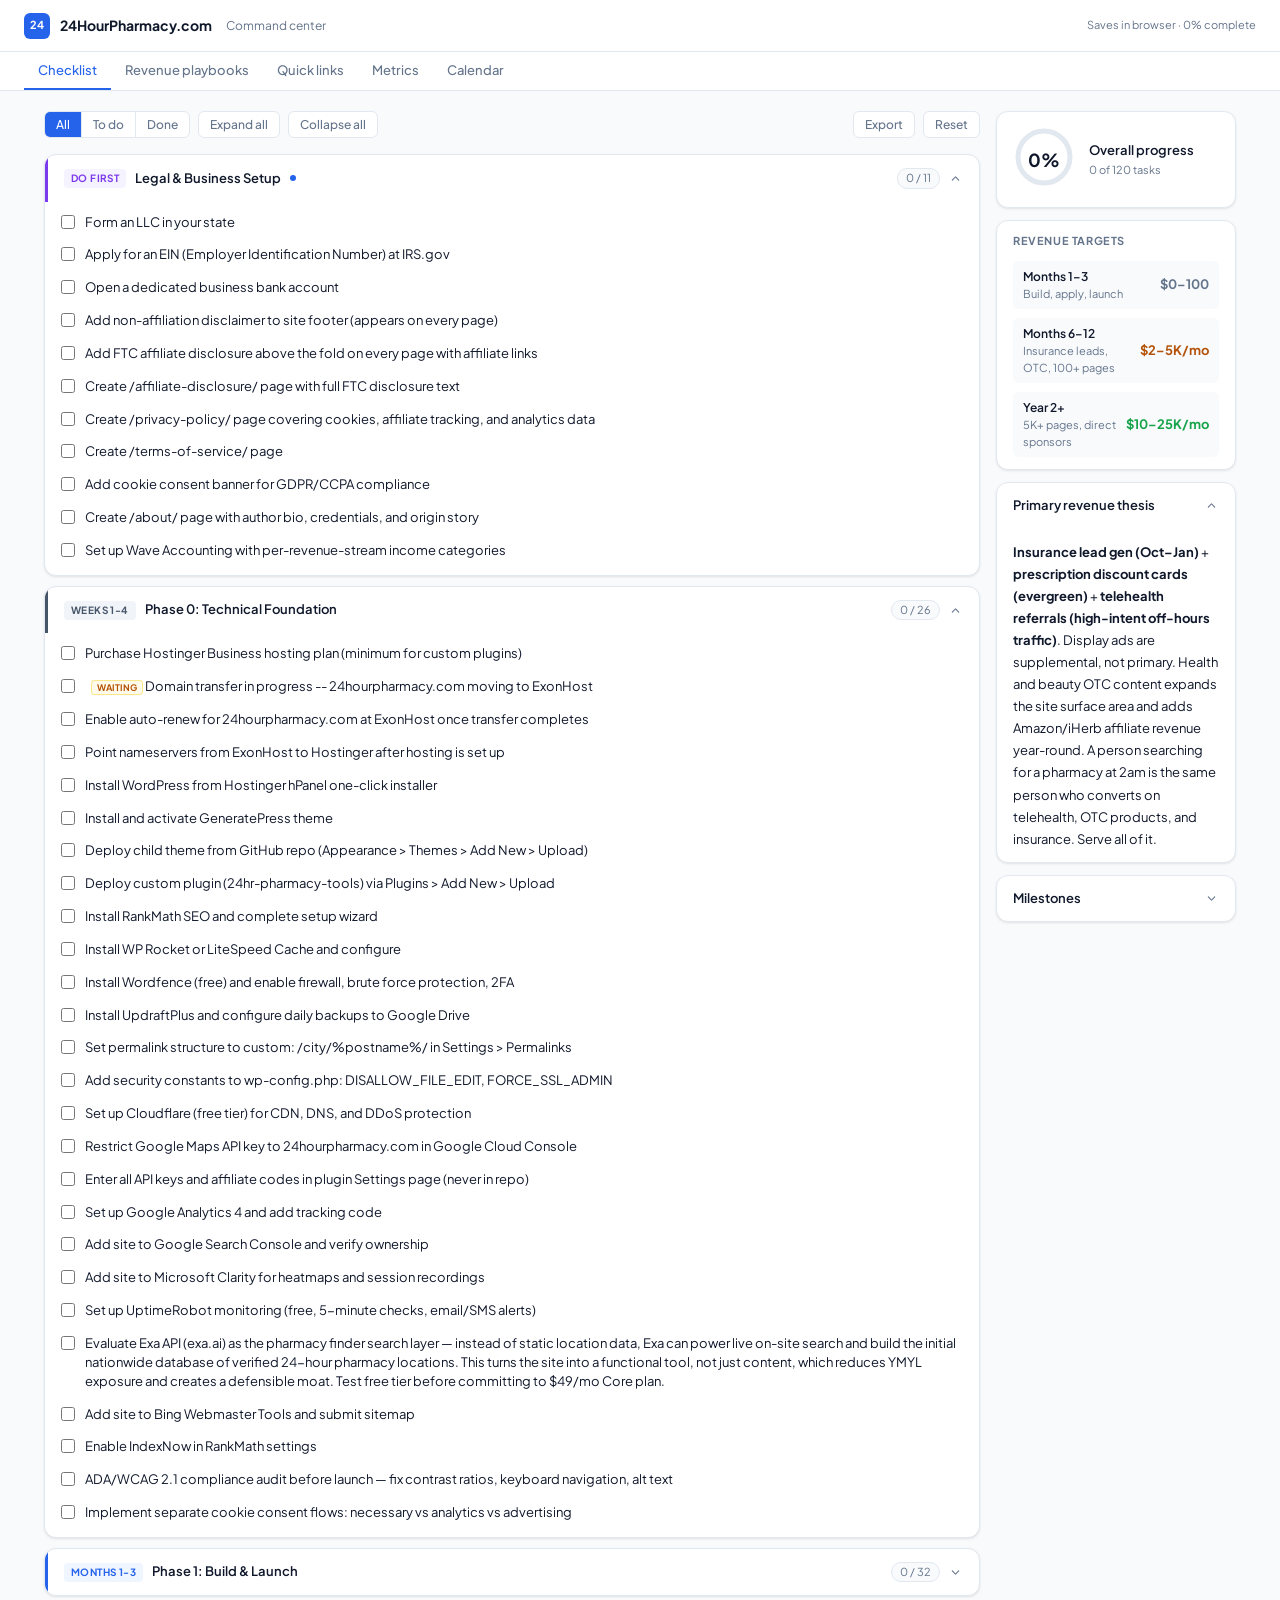
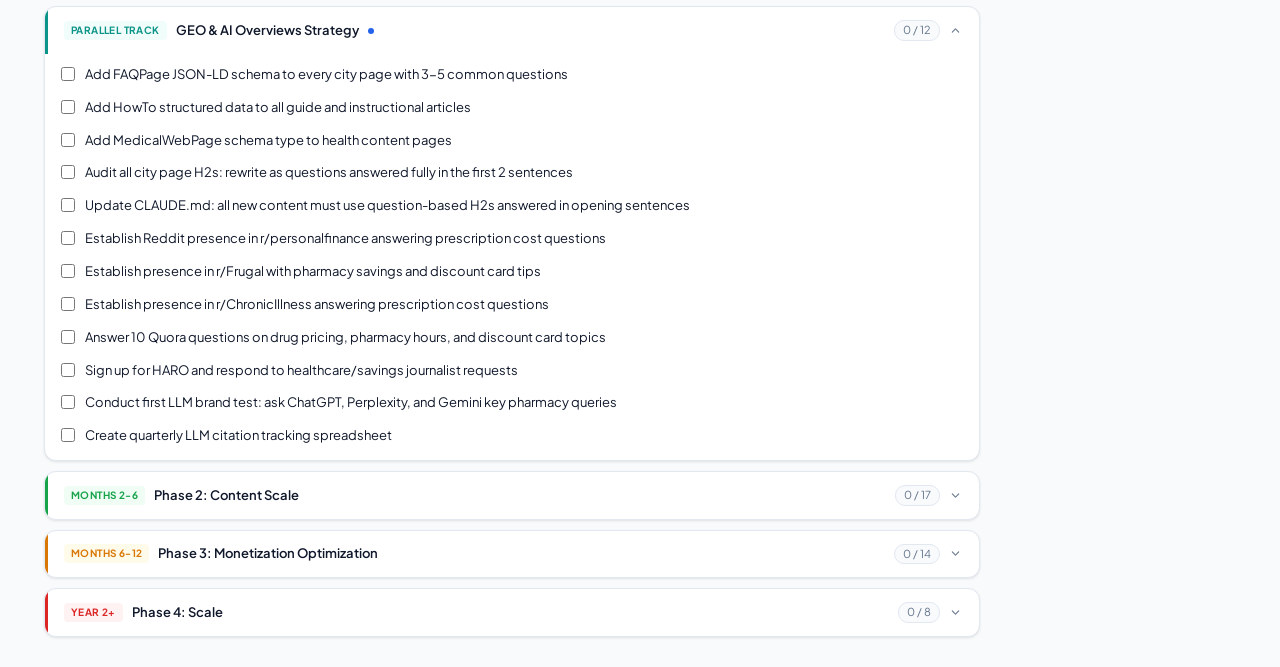
==== commit 06ce3492: "Major command center audit update - 10 new playbooks: white-label card, PAPs, GoodRx arbitrage, shor" ====
--- a/docs/docs/command-center/index.html
+++ b/docs/docs/command-center/index.html
@@ -463,6 +463,10 @@
       { id: 'f18', text: 'Add site to Microsoft Clarity for heatmaps and session recordings', hint: 'Free. Shows exactly where mobile users tap, scroll depth on city pages, rage clicks. Essential for understanding the 70%+ mobile audience. Install via plugin or paste snippet in header.' },
       { id: 'f19', text: 'Set up UptimeRobot monitoring (free, 5-minute checks, email/SMS alerts)', hint: '2-minute setup at uptimerobot.com. Sends alert when site goes down. Downtime during peak insurance season (Oct-Jan) is expensive.' },
       { id: 'f20', text: 'Evaluate Exa API (exa.ai) as the pharmacy finder search layer — instead of static location data, Exa can power live on-site search and build the initial nationwide database of verified 24-hour pharmacy locations. This turns the site into a functional tool, not just content, which reduces YMYL exposure and creates a defensible moat. Test free tier before committing to $49/mo Core plan.', hint: 'Exa is an AI-powered web search API with semantic search and structured data extraction. The Websets product can bulk-compile verified lists of 24-hour pharmacy locations with source links. Using it as the search backend means your finder tool stays current without manual data maintenance. Start at exa.ai — free tier available before committing.' },
+      { id: 'f21', text: 'Add site to Bing Webmaster Tools and submit sitemap', hint: 'Free at bing.com/webmasters. Bing has 6-7% market share but far lower health content competition than Google. Microsoft Edge now shows AI-generated sidebar answers that pull from Bing index — getting indexed here is increasingly valuable. 5-minute setup.' },
+      { id: 'f22', text: 'Enable IndexNow in RankMath settings', hint: 'IndexNow protocol instantly pushes new page URLs to Bing and Yandex the moment you publish. New city pages get indexed in hours instead of weeks. Enable in RankMath > General Settings > IndexNow. Free and takes 30 seconds.' },
+      { id: 'f23', text: 'ADA/WCAG 2.1 compliance audit before launch — fix contrast ratios, keyboard navigation, alt text', hint: 'Health sites have elevated ADA lawsuit risk. Demand letters for WCAG non-compliance are a cottage industry. Use WAVE (wave.webaim.org) for a free audit. Minimum: all images have alt text, color contrast passes AA standard (4.5:1), keyboard navigation works on all interactive elements, all form inputs have labels. Building accessible from the start is far cheaper than retrofitting.' },
+      { id: 'f24', text: 'Implement separate cookie consent flows: necessary vs analytics vs advertising', hint: 'A generic "we use cookies" banner does not satisfy CCPA. California visitors must be able to opt out of advertising cookies (AdSense) separately from analytics (GA4). CookieYes supports this with a proper "Do Not Sell My Data" flow. Most free WP cookie plugins get this wrong and expose you to CCPA liability.' },
     ]
   },
   {
@@ -500,6 +504,12 @@
       { id: 'b24', text: 'Apply for PetMeds affiliate program', isNew: true, hint: 'petmeds.org affiliate via Commission Junction. Pet owners filling human prescriptions also fill pet prescriptions at the same pharmacies. Very low competition content: "Can I fill my pet\'s prescription at Walgreens or CVS?" is a real high-volume query.' },
       { id: 'b25', text: 'Apply for Brightside mental health affiliate ($65+ per referral)', isNew: true, hint: 'Apply at brightside.com. Major insurance accepted including Medicare and Medicaid. People managing chronic illness fill prescriptions regularly and have statistically elevated rates of anxiety and depression. "What to do when your pharmacy doesn\'t have your antidepressant in stock" is a real query that converts to telehealth referrals.' },
       { id: 'b26', text: 'Apply for EverlyWell at-home testing affiliate (4.8-9.6% commission, 45-day cookie)', isNew: true, hint: 'Apply at everlywell.com/affiliates. Direct pitch for your uninsured audience: "can\'t afford a doctor visit to get a test ordered? Here\'s how to test at home." Covers thyroid panels, food sensitivity, STI tests, hormones. High average order value, long cookie window.' },
+      { id: 'b27', text: 'Set up white-label "24HourPharmacy Savings Card" — publish as download on every city page', isNew: true, hint: 'Highest ROI single task on the list. Contact LowerMyRx or National Drug Card about their white-label program. They provide a BIN/PCN/Group tied to your affiliate ID. Design the card in Canva, publish as a PDF download on every city page. Every user who fills a prescription with it pays you — permanently, on every refill, for years.' },
+      { id: 'b28', text: 'Write GoodRx arbitrage content cluster: "GoodRx price wrong at pharmacy", "Best GoodRx alternatives", "GoodRx vs LowerMyRx"', isNew: true, hint: 'GoodRx has documented reliability issues — prices shown often differ from what pharmacies charge. Hundreds of Reddit threads confirm this. Frustrated GoodRx users are your highest-converting audience for discount card alternatives. Three targeted articles can drive significant early affiliate revenue before you have broad organic traffic.' },
+      { id: 'b29', text: 'Publish /glp1-shortage-tracker/ — manually updated weekly with semaglutide/tirzepatide availability by chain', isNew: true, hint: 'Most-searched pharmacy topic right now and no site has a dedicated, regularly-updated resource. A 20-minute weekly update ranks because Google rewards freshness for shortage queries. Add FAQPage schema ("Is Ozempic available at CVS?"). The telehealth CTA on this page drives your highest-CPA conversions ($90-300).' },
+      { id: 'b30', text: 'Publish /data/ page with downloadable CSV of US 24-hour pharmacy locations', isNew: true, hint: 'LLMs are trained on structured, machine-readable data and frequently cite CSV/dataset pages as authoritative sources. Blog posts do not get cited — data does. Even a rough dataset page becomes a citation magnet for ChatGPT, Perplexity, and Claude answers about pharmacy locations. Immediate E-E-A-T signal.' },
+      { id: 'b31', text: 'Set up n8n self-hosted automation for pharmacy data refresh pipeline', isNew: true, hint: 'n8n is a free, self-hosted Make.com alternative that runs on a $6/mo VPS. Build the workflow: Firecrawl monitors pharmacy chain sites for hours changes → diffs against cached data → pushes updates to WordPress via REST API. This automates the data freshness problem before it becomes a 500-city manual nightmare. Install at n8n.io.' },
+      { id: 'b32', text: 'Use DataForSEO to pull search volumes for all city + drug query variations ($15 total)', isNew: true, hint: 'DataForSEO costs $0.0025/keyword. Pull search volumes for every "[city] 24 hour pharmacy" variation (50+ cities) plus every target drug name. Total cost under $15. Use results to prioritize which city pages and FDA NDC drug pages to build first. Far cheaper than Ahrefs for this one-time research task.' },
     ]
   },
   {
@@ -627,6 +637,14 @@
   { id: 'ms23', text: 'Email list reaches 2,000 subscribers' },
   { id: 'ms24', text: 'First sponsored newsletter deal closed' },
   { id: 'ms25', text: 'Cited by ChatGPT or Perplexity for a pharmacy query' },
+  { id: 'ms26', text: 'White-label branded 24HourPharmacy Savings Card live and distributed' },
+  { id: 'ms27', text: 'GLP-1 shortage tracker published and indexed' },
+  { id: 'ms28', text: 'Spanish city pages live (top 5 cities)' },
+  { id: 'ms29', text: 'n8n data pipeline live — zero-touch pharmacy data refresh' },
+  { id: 'ms30', text: 'FDA NDC drug pages live (top 100 drugs)' },
+  { id: 'ms31', text: 'GoodRx arbitrage content cluster published (3+ articles)' },
+  { id: 'ms32', text: 'GoHealth Medicare integration live before October' },
+  { id: 'ms33', text: 'Compound pharmacy locator page live' },
 ];
 
 const PLAYBOOKS = [
@@ -921,6 +939,198 @@
       {id:'pbt_nl5',text:'Reach 2,000 subscribers and pitch first sponsorship',done:false},
     ]
   },
+  {
+    id:'pb15', priority:0, name:'White-Label Branded Rx Card', tier:'immediate',
+    tierLabel:'Do this week', potential:'Lifetime recurring commissions', timing:'1-day setup, earns forever',
+    color:'#16a34a', newStream:true,
+    summary:'Most discount card affiliates (LowerMyRx, NDC) let you create a branded "24HourPharmacy Savings Card" with your BIN/PCN/Group codes. Users download it, put it in their wallet, and every refill for years pays you — without any further action. This is the stickiest possible monetization on the site.',
+    why:['Permanent attribution — your code stays in the pharmacy system forever','Users keep physical/digital cards for years = multi-year passive income per download','Branded artifact builds site credibility beyond a plain affiliate link','Zero ongoing effort after setup — every city page, email, and social post distributes it'],
+    programs:[
+      {abbr:'LM',name:'LowerMyRx White Label',commission:'Up to $4/fill, permanent attribution',color:'#16a34a',url:'https://affiliate.lowermyrx.com/'},
+      {abbr:'ND',name:'National Drug Card White Label',commission:'$2-2.50/fill',color:'#0d9488',url:'https://ndcaffiliate.com/'},
+    ],
+    marketingPlan:['Create "24HourPharmacy Savings Card" PDF — downloadable from every city page','Add to every email as permanent attachment in welcome sequence','Promote as free lead magnet: "Your free pharmacy savings card — works at 60,000+ pharmacies"','Feature on savings hub above the fold'],
+    techStack:['LowerMyRx or NDC white-label setup (they provide the card template)','Canva for branded PDF design','GA4 conversion event: card_download'],
+    todos:[
+      {id:'pbt_wl1',text:'Contact LowerMyRx about white-label card program — get branded BIN/PCN/Group',done:false},
+      {id:'pbt_wl2',text:'Design "24HourPharmacy Savings Card" PDF in Canva',done:false},
+      {id:'pbt_wl3',text:'Add card download to every city page above the fold',done:false},
+      {id:'pbt_wl4',text:'Add card as attachment in MailerLite welcome email',done:false},
+      {id:'pbt_wl5',text:'Track card_download as GA4 conversion event',done:false},
+    ]
+  },
+  {
+    id:'pb16', priority:3, name:'Patient Assistance Programs (PAPs)', tier:'immediate',
+    tierLabel:'Start Month 1', potential:'$300-1.5K/mo', timing:'Content Month 1-2, earns evergreen',
+    color:'#0369a1', newStream:true,
+    summary:'"Free [drug name] for uninsured" is one of the highest-intent searches on the internet. Manufacturer copay cards from Pfizer, J&J, AstraZeneca, and Lilly cover thousands of brand-name drugs. NeedyMeds aggregates PAPs for 10,000+ drugs. These users have zero other options and convert extremely high.',
+    why:['Highest-intent audience available — person who cannot afford medication and is searching for help','NeedyMeds has an affiliate/referral program','PAP content builds massive E-E-A-T authority — Google rewards genuinely helpful YMYL content','Drives discount card commissions as fallback when user earns too much for PAP income limits'],
+    programs:[
+      {abbr:'NM',name:'NeedyMeds',commission:'Affiliate/referral — contact for rates',color:'#0369a1',url:'https://www.needymeds.org/'},
+      {abbr:'RA',name:'RxAssist',commission:'Free directory — authority play',color:'#16a34a',url:'https://www.rxassist.org/'},
+    ],
+    marketingPlan:['Build /savings/patient-assistance/ hub listing top manufacturer PAP programs','Write "How to get [drug name] for free" guides for top 20 brand-name drugs','Target: "[drug name] manufacturer coupon", "[drug name] patient assistance program"','Use discount card as fallback CTA when user earns too much for PAP'],
+    techStack:['Static content + links to manufacturer PAP pages','NeedyMeds API if available','Lasso for link management'],
+    todos:[
+      {id:'pbt_pap1',text:'Build /savings/patient-assistance/ hub listing top manufacturer PAP programs',done:false},
+      {id:'pbt_pap2',text:'Contact NeedyMeds about affiliate/referral partnership',done:false},
+      {id:'pbt_pap3',text:'Write guides for top 10 brand-name drugs: "[drug] for free if uninsured"',done:false},
+      {id:'pbt_pap4',text:'Add PAP CTA to all drug price comparison pages as premium-tier option',done:false},
+    ]
+  },
+  {
+    id:'pb17', priority:4, name:'GoodRx Arbitrage Content', tier:'immediate',
+    tierLabel:'Start Month 1', potential:'$500-2K/mo', timing:'Quick ranking, immediate conversion',
+    color:'#dc2626', newStream:true,
+    summary:'GoodRx has a documented reliability problem — prices shown at pharmacies often differ from what GoodRx shows. Hundreds of Reddit threads confirm this frustration. People searching "GoodRx not working" are already frustrated and ready to switch. This is your highest-converting early content cluster.',
+    why:['Frustrated users with maximum intent to switch — converts to your discount card immediately','GoodRx is the dominant player but has real trust issues you can exploit','Content ranks fast because it answers a specific, high-volume complaint','Direct pipeline: "GoodRx problem" search → your article → your branded card download'],
+    programs:[
+      {abbr:'LM',name:'LowerMyRx (conversion target)',commission:'Up to $4/fill',color:'#16a34a',url:'https://affiliate.lowermyrx.com/'},
+      {abbr:'ND',name:'National Drug Card (conversion target)',commission:'$2-2.50/fill',color:'#0d9488',url:'https://ndcaffiliate.com/'},
+    ],
+    marketingPlan:['Write "GoodRx price wrong at my pharmacy — what happened and what to do"','Write "Best GoodRx Alternatives 2026 — honest comparison"','Write "GoodRx vs LowerMyRx vs NeedyMeds — which discount card actually saves more?"','Target: "goodrx not accepted at cvs", "goodrx price higher than expected", "alternatives to goodrx"'],
+    techStack:['Pure content play — no special tech','Lasso for link management','Comparison table component in WordPress'],
+    todos:[
+      {id:'pbt_gx1',text:'Write "GoodRx price wrong at my pharmacy — what to do" guide',done:false},
+      {id:'pbt_gx2',text:'Write "Best GoodRx Alternatives 2026" comparison article',done:false},
+      {id:'pbt_gx3',text:'Write "GoodRx vs LowerMyRx vs NeedyMeds" head-to-head',done:false},
+      {id:'pbt_gx4',text:'Target 15 specific GoodRx complaint queries in Search Console',done:false},
+    ]
+  },
+  {
+    id:'pb18', priority:5, name:'Ozempic / GLP-1 Shortage Tracker', tier:'immediate',
+    tierLabel:'Build this week', potential:'Traffic multiplier for GLP-1 stream', timing:'Publish ASAP — ranks within days',
+    color:'#0891b2', newStream:true,
+    summary:'A manually-updated page tracking semaglutide/tirzepatide availability at Walgreens, CVS, and Costco by region. The most-searched pharmacy topic right now — nobody has a dedicated, regularly-updated resource. A weekly 20-minute update ranks because freshness matters for shortage queries. Feeds your $90-300 CPA GLP-1 telehealth funnel directly.',
+    why:['Most-searched pharmacy topic in 2025-2026 — still not served well by any site','Even manual weekly updates rank because freshness matters for "shortage" queries','Positions you as the authoritative data source, not just another affiliate site','Every shortage visitor gets telehealth CTA = $90-300 CPA opportunity'],
+    programs:[
+      {abbr:'MO',name:'Mochi Health',commission:'$90 CPA',color:'#7c3aed',url:'https://mochi.health/affiliate'},
+      {abbr:'FR',name:'Fridays Health',commission:'$300 CPA',color:'#16a34a',url:'https://www.joinfridays.com/'},
+    ],
+    marketingPlan:['Publish /glp1-shortage-tracker/ with current availability by chain and region','Update weekly — Google rewards freshness for shortage/availability queries','Add FAQPage schema: "Is Ozempic available at [chain]?"','Telehealth CTA: "Pharmacy out of Ozempic? Get it through telehealth in 48 hours"'],
+    techStack:['Simple manually-updated WP page','FAQPage + WebPage JSON-LD','Last-updated timestamp prominently displayed'],
+    todos:[
+      {id:'pbt_st1',text:'Publish /glp1-shortage-tracker/ page with current availability data',done:false},
+      {id:'pbt_st2',text:'Add to weekly recurring tasks: update shortage tracker (20 min)',done:false},
+      {id:'pbt_st3',text:'Add FAQPage schema to shortage tracker page',done:false},
+      {id:'pbt_st4',text:'Add GLP-1 telehealth CTA prominently on shortage tracker',done:false},
+    ]
+  },
+  {
+    id:'pb19', priority:6, name:'Compound Pharmacy Locator', tier:'growth',
+    tierLabel:'Month 2-3', potential:'$500-2K/mo', timing:'Content Month 2, widget Month 3',
+    color:'#7c3aed', newStream:true,
+    summary:'The GLP-1 shortage created an entirely new search category: "compound pharmacy near me." Separate from retail pharmacy, near-zero quality competition. Every compound pharmacy page ends with the same GLP-1 telehealth CTA — this stream compounds your existing GLP-1 revenue rather than replacing it.',
+    why:['Zero quality competition for compound pharmacy finder content','GLP-1 shortage drives sustained demand — structural supply problem, not a trend','Compound pharmacy audience = already has a prescription, cannot fill it = maximum intent','$300 CPA from Fridays Health × low volume still beats most streams'],
+    programs:[
+      {abbr:'FR',name:'Fridays Health (GLP-1)',commission:'$300 CPA',color:'#16a34a',url:'https://www.joinfridays.com/'},
+      {abbr:'MO',name:'Mochi Health',commission:'$90 CPA',color:'#7c3aed',url:'https://mochi.health/affiliate'},
+    ],
+    marketingPlan:['Build /compound-pharmacy/ locator hub using Google Places compound pharmacy category','Write "How to find semaglutide at a compound pharmacy near you"','Write "Compound pharmacy vs retail: what\'s different and when to choose compound"','Add compound pharmacy filter to main pharmacy finder widget'],
+    techStack:['Extend pharmacy finder widget with compound pharmacy category filter','Google Places API "compounding_pharmacy" type','GLP-1 telehealth CTA on every compound pharmacy page'],
+    todos:[
+      {id:'pbt_cpl1',text:'Build /compound-pharmacy/ locator page',done:false},
+      {id:'pbt_cpl2',text:'Write semaglutide compound pharmacy guide',done:false},
+      {id:'pbt_cpl3',text:'Add compound pharmacy filter to pharmacy finder widget',done:false},
+      {id:'pbt_cpl4',text:'Add GLP-1 telehealth CTA to all compound pharmacy pages',done:false},
+    ]
+  },
+  {
+    id:'pb20', priority:7, name:'GoHealth / Medicare Insurance', tier:'seasonal',
+    tierLabel:'Peak Oct-Jan', potential:'$1-3K/mo (peak season)', timing:'Apply now, activate September',
+    color:'#6366f1', newStream:true,
+    summary:'GoHealth specializes in Medicare Advantage and pays $100-200+ CPA. The senior filling multiple prescriptions is the exact Medicare buyer. Your existing insurance section covers ACA well but has a gap in Medicare-specific programs. GoHealth and SelectQuote fill it.',
+    why:['$100-200+ CPA per Medicare referral — higher than most ACA programs','Senior pharmacy audience maps directly to Medicare eligibility (65+)','Medicare open enrollment: Oct 15 - Dec 7 — runs simultaneously with ACA enrollment','GoHealth has a Medicare-specific conversion funnel that outperforms generic comparison tools'],
+    programs:[
+      {abbr:'GH',name:'GoHealth',commission:'$100-200+ CPA, Medicare Advantage',color:'#6366f1',url:'https://www.gohealth.com/medicare/'},
+      {abbr:'SQ',name:'SelectQuote',commission:'Health/Medicare leads',color:'#0d9488',url:'https://www.selectquote.com/about/partners/'},
+    ],
+    marketingPlan:['Build /medicare-pharmacy-benefits/: Part D explained, best plans for prescription coverage','Target: "Medicare plans with prescription coverage", "Part D vs discount card — which saves more?"','Add GoHealth widget to Medicare content pages during Oct-Jan window','Internal link from all senior content: medical alerts, CPAP, chronic conditions'],
+    techStack:['GoHealth publisher widget or direct affiliate links','Segment Medicare content in GA4 for seasonal performance analysis'],
+    todos:[
+      {id:'pbt_gh1',text:'Apply for GoHealth Medicare affiliate program',done:false},
+      {id:'pbt_gh2',text:'Apply for SelectQuote affiliate program',done:false},
+      {id:'pbt_gh3',text:'Build /medicare-pharmacy-benefits/ guide',done:false},
+      {id:'pbt_gh4',text:'Write "Part D vs discount card: which saves more on prescriptions?" comparison',done:false},
+    ]
+  },
+  {
+    id:'pb21', priority:8, name:'Urgent Care Bookings', tier:'growth',
+    tierLabel:'Month 2-3', potential:'$300-1K/mo', timing:'Content Month 2',
+    color:'#f97316', newStream:true,
+    summary:'When a pharmacy is closed at 2am, the fallback decision tree is: try another pharmacy → telehealth → urgent care → ER. Solv Health lets patients book urgent care online and has an affiliate program. This site can own the entire fallback stack in a single user journey.',
+    why:['Solv Health and Zocdoc both have affiliate/referral programs for urgent care bookings','Same 2am audience — highest possible intent, time-sensitive need','Complements telehealth: some conditions need in-person care telehealth cannot provide','"24 hour urgent care near me" search volume rivals pharmacy finder queries'],
+    programs:[
+      {abbr:'SV',name:'Solv Health',commission:'Per booking referral',color:'#f97316',url:'https://www.solvhealth.com/partners'},
+      {abbr:'ZD',name:'Zocdoc',commission:'Per appointment booking',color:'#0d9488',url:'https://www.zocdoc.com/about/advertise/'},
+    ],
+    marketingPlan:['Add urgent care finder as secondary CTA on city pages when no 24hr pharmacy nearby','Write "24-hour urgent care near me: when to go instead of waiting for a pharmacy"','Create decision tree: pharmacy vs telehealth vs urgent care vs ER','Target: "[city] 24 hour urgent care", "urgent care open now [city]"'],
+    techStack:['Solv Health booking widget embed or affiliate links','Add urgent care as a location type in pharmacy finder widget'],
+    todos:[
+      {id:'pbt_uc1',text:'Apply for Solv Health partner/affiliate program',done:false},
+      {id:'pbt_uc2',text:'Apply for Zocdoc affiliate program',done:false},
+      {id:'pbt_uc3',text:'Write pharmacy vs telehealth vs urgent care vs ER decision guide',done:false},
+      {id:'pbt_uc4',text:'Add urgent care CTA to city pages with no 24hr pharmacy results',done:false},
+    ]
+  },
+  {
+    id:'pb22', priority:9, name:'Spanish-Language City Pages', tier:'growth',
+    tierLabel:'Month 3-4', potential:'Traffic 2x in Hispanic metros', timing:'Translate top 20 cities, Month 3',
+    color:'#dc2626', newStream:true,
+    summary:'~40% of uninsured Americans are Hispanic. "Farmacia 24 horas cerca de mi" has real search volume with near-zero English competition. Translating your top 20 city pages with hreflang takes ~2 hours per page with Claude. No other pharmacy site is doing this.',
+    why:['40% of the uninsured population speaks Spanish as primary or preferred language','Near-zero competition — no established pharmacy site has Spanish pages','Discount card commissions work regardless of language — same BIN/PCN/Group','Google gives preferential treatment to native-language content for Spanish queries'],
+    programs:[
+      {abbr:'LM',name:'LowerMyRx (same card, same commissions)',commission:'Up to $4/fill',color:'#16a34a',url:'https://affiliate.lowermyrx.com/'},
+    ],
+    marketingPlan:['Translate top 20 city pages to Spanish with proper hreflang tags','Target: "farmacia 24 horas [ciudad]", "farmacia abierta ahora [ciudad]"','Translate discount card widget labels and CTA copy','Build /ahorro-en-medicamentos/ Spanish savings hub'],
+    techStack:['WordPress Polylang (free) or WPML ($99/yr) for multilingual','Claude for translation with medical terminology accuracy check','hreflang tags in page head for en/es language pairs'],
+    todos:[
+      {id:'pbt_es1',text:'Evaluate WPML vs Polylang for multilingual WordPress — install chosen plugin',done:false},
+      {id:'pbt_es2',text:'Translate top 5 city pages to Spanish with hreflang tags',done:false},
+      {id:'pbt_es3',text:'Translate discount card widget labels and CTA copy to Spanish',done:false},
+      {id:'pbt_es4',text:'Build /ahorro-en-medicamentos/ Spanish savings hub',done:false},
+      {id:'pbt_es5',text:'Expand to top 20 Spanish city pages after validating traffic',done:false},
+    ]
+  },
+  {
+    id:'pb23', priority:10, name:'FDA NDC Database Content Hub', tier:'growth',
+    tierLabel:'Month 3-4', potential:'Long-tail traffic machine', timing:'Content Month 3+',
+    color:'#475569', newStream:true,
+    summary:'The FDA National Drug Code (NDC) directory is public, free, and machine-readable. Every FDA-approved drug in the US. You can programmatically generate "where to fill [drug name] near you" pages for the top 1,000 drugs — each a high-intent landing page feeding discount card, PAP, and telehealth funnels. A publishable /data/ CSV also becomes an LLM citation source.',
+    why:['Free authoritative data source — FDA imprimatur gives immediate YMYL credibility','Programmatic scale: 1,000 drug pages × moderate search volume = massive long-tail traffic','Each page has a clear affiliate path: discount card + PAP + telehealth','Downloadable CSV page becomes cited by ChatGPT, Perplexity, and other LLMs as a data source'],
+    programs:[
+      {abbr:'NM',name:'NeedyMeds (PAP fallback)',commission:'Affiliate referral',color:'#0369a1',url:'https://www.needymeds.org/'},
+      {abbr:'LM',name:'LowerMyRx (primary)',commission:'Up to $4/fill',color:'#16a34a',url:'https://affiliate.lowermyrx.com/'},
+    ],
+    marketingPlan:['Build /drug/[drug-name]/ template: "Where to fill [drug] near you + how to save"','Generate pages for top 500 prescription drugs by fill volume','Publish /data/us-drug-prices.csv — downloadable data for LLM citation','Add drug search to site header as secondary navigation'],
+    techStack:['openFDA API (free, no key required for public endpoints)','Python script to pull NDC data and generate WP posts via REST API','Drug custom post type extending the pharmacy plugin'],
+    todos:[
+      {id:'pbt_fda1',text:'Explore openFDA API endpoints — map available drug data fields',done:false},
+      {id:'pbt_fda2',text:'Build Drug custom post type in WordPress plugin',done:false},
+      {id:'pbt_fda3',text:'Write Python script: pull top 500 drugs from NDC database → generate WP drafts',done:false},
+      {id:'pbt_fda4',text:'Build /drug/[slug]/ page template with discount card + PAP + telehealth CTAs',done:false},
+      {id:'pbt_fda5',text:'Publish /data/ page with downloadable CSV of pharmacy and drug data',done:false},
+    ]
+  },
+  {
+    id:'pb24', priority:12, name:'Dental Insurance', tier:'growth',
+    tierLabel:'Month 4-5', potential:'$300-1K/mo', timing:'Content Month 4',
+    color:'#0891b2', newStream:true,
+    summary:'Dental insurance and prescription savings are bought by the same audience in the same season. DentalPlans.com pays $20-40 CPA. Careington pays per plan activation. Adding dental to your insurance content cluster adds revenue with zero new audience acquisition.',
+    why:['Same uninsured audience, same enrollment season, same cost-conscious mindset','DentalPlans.com $20-40 CPA, Careington $15-30 CPA','"Dental insurance without waiting period" is a real high-intent query with weak competition','Easy internal link from ACA/Medicare content: "Dental not covered? Here\'s how to save"'],
+    programs:[
+      {abbr:'DP',name:'DentalPlans.com',commission:'$20-40 CPA',color:'#0891b2',url:'https://www.dentalplans.com/affiliate/'},
+      {abbr:'CI',name:'Careington',commission:'Per plan activation',color:'#0369a1',url:'https://www.careington.com/affiliates/'},
+    ],
+    marketingPlan:['Add dental section to /insurance/ hub page','Write "Best dental insurance for uninsured adults" guide','Target: "dental insurance no waiting period", "dental discount plan near me"','Internal link from ACA and Medicare guides: "Dental not covered? Here\'s how to save"'],
+    techStack:['Standard affiliate links via DentalPlans.com or Careington direct','Lasso for link management'],
+    todos:[
+      {id:'pbt_dn1',text:'Apply for DentalPlans.com affiliate program',done:false},
+      {id:'pbt_dn2',text:'Apply for Careington affiliate program',done:false},
+      {id:'pbt_dn3',text:'Add dental section to insurance hub page',done:false},
+      {id:'pbt_dn4',text:'Write "Best dental insurance for uninsured adults" guide',done:false},
+    ]
+  },
 ];
 
 const LINK_GROUPS = [
@@ -950,6 +1160,9 @@
       { abbr:'LM', label:'LowerMyRx', desc:'Up to $4/fill', url:'https://affiliate.lowermyrx.com/', color:'#16a34a' },
       { abbr:'ND', label:'National Drug Card', desc:'$2-2.50/fill', url:'https://ndcaffiliate.com/', color:'#0d9488' },
       { abbr:'SC', label:'SingleCare Partners', desc:'$2.50/signup', url:'https://partners.singlecare.com/', color:'#7c3aed' },
+      { abbr:'RS', label:'RxSaver', desc:'$2+/fill via TransUnion', url:'https://www.rxsaver.com/', color:'#0891b2' },
+      { abbr:'BH', label:'Blink Health', desc:'Pre-pays at counter — different model', url:'https://www.blinkhealth.com/', color:'#2563eb' },
+      { abbr:'SW', label:'ScriptSave WellRx', desc:'Solid backup program', url:'https://www.wellrx.com/affiliates/', color:'#16a34a' },
     ]
   },
   {
@@ -967,6 +1180,8 @@
       { abbr:'MA', label:'MediaAlpha', desc:'Health insurance leads, $50-200/lead', url:'https://mediaalpha.com/publishers/', color:'#6366f1' },
       { abbr:'EQ', label:'EverQuote', desc:'Insurance lead gen', url:'https://www.everquote.com/affiliates/', color:'#0ea5e9' },
       { abbr:'EH', label:'eHealth Partners', desc:'ACA/Medicare, $10-75/app', url:'https://ehealthinsurance.com/info/site-publisher', color:'#0369a1' },
+      { abbr:'GH', label:'GoHealth', desc:'Medicare Advantage, $100-200+ CPA', url:'https://www.gohealth.com/medicare/', color:'#6366f1' },
+      { abbr:'SQ', label:'SelectQuote', desc:'Health + Medicare leads', url:'https://www.selectquote.com/about/partners/', color:'#0d9488' },
     ]
   },
   {
@@ -976,6 +1191,9 @@
       { abbr:'MD', label:'MDLive', desc:'Urgent care telehealth', url:'https://www.mdlive.com/affiliates/', color:'#0d9488' },
       { abbr:'AC', label:'Amazon Clinic', desc:'Amazon telehealth', url:'https://clinic.amazon.com/', color:'#ff9900' },
       { abbr:'NX', label:'Nurx (PerformCB)', desc:'$25-75/lead', url:'https://www.performcb.com/', color:'#7c3aed' },
+      { abbr:'SV', label:'Solv Health', desc:'Urgent care bookings affiliate', url:'https://www.solvhealth.com/partners', color:'#f97316' },
+      { abbr:'SE', label:'Sesame Care', desc:'Pay-per-visit marketplace, $15-30 CPA', url:'https://sesamecare.com/', color:'#0d9488' },
+      { abbr:'CB', label:'Cerebral', desc:'Mental health, $50+ CPA', url:'https://cerebral.com/', color:'#6366f1' },
     ]
   },
   {
@@ -1038,6 +1256,30 @@
       { abbr:'GC', label:'Google Cloud Console', desc:'Maps API, billing', url:'https://console.cloud.google.com/', color:'#4285f4' },
       { abbr:'IR', label:'IRS EIN Application', desc:'Free, 5 minutes', url:'https://www.irs.gov/businesses/small-businesses-self-employed/apply-for-an-employer-identification-number-ein-online', color:'#1f2937' },
       { abbr:'CV', label:'Canva', desc:'Graphics, social images', url:'https://www.canva.com/', color:'#00c4cc' },
+    ]
+  },
+  {
+    title: 'Emerging affiliates',
+    links: [
+      { abbr:'NM', label:'NeedyMeds', desc:'Patient assistance programs hub', url:'https://www.needymeds.org/', color:'#0369a1' },
+      { abbr:'DP', label:'DentalPlans.com', desc:'Dental insurance, $20-40 CPA', url:'https://www.dentalplans.com/affiliate/', color:'#0891b2' },
+      { abbr:'CI', label:'Careington', desc:'Dental discount plans', url:'https://www.careington.com/affiliates/', color:'#0369a1' },
+      { abbr:'SV', label:'Solv Health', desc:'Urgent care booking affiliate', url:'https://www.solvhealth.com/partners', color:'#f97316' },
+      { abbr:'ZD', label:'Zocdoc', desc:'Appointment booking affiliate', url:'https://www.zocdoc.com/about/advertise/', color:'#16a34a' },
+      { abbr:'GH', label:'GoHealth Medicare', desc:'Medicare Advantage, $100-200+ CPA', url:'https://www.gohealth.com/medicare/', color:'#6366f1' },
+    ]
+  },
+  {
+    title: 'Data, APIs & dev tools',
+    links: [
+      { abbr:'OF', label:'openFDA API', desc:'Free drug/NDC database — no key required', url:'https://open.fda.gov/apis/', color:'#dc2626' },
+      { abbr:'DF', label:'DataForSEO', desc:'Keyword research API — $0.0025/keyword', url:'https://dataforseo.com/', color:'#2563eb' },
+      { abbr:'SP', label:'SerpApi', desc:'Rank tracking API — cheaper than Ahrefs at scale', url:'https://serpapi.com/', color:'#16a34a' },
+      { abbr:'RP', label:'Replicate', desc:'AI images for city pages — $0.003/image', url:'https://replicate.com/', color:'#1f2937' },
+      { abbr:'N8', label:'n8n', desc:'Self-hosted Make.com alternative — free', url:'https://n8n.io/', color:'#f97316' },
+      { abbr:'PL', label:'Plausible Analytics', desc:'GDPR-compliant GA4 alternative, no consent banner needed', url:'https://plausible.io/', color:'#6366f1' },
+      { abbr:'FC', label:'Firecrawl', desc:'Scrape pharmacy hours changes automatically', url:'https://www.firecrawl.dev/', color:'#0891b2' },
+      { abbr:'WL', label:'Wordlift', desc:'AI-powered JSON-LD schema for WordPress', url:'https://wordlift.io/', color:'#7c3aed' },
     ]
   },
 ];
@@ -1060,6 +1302,9 @@
   { id:'discount_cards', label:'Discount Card Commissions ($)', hint:'LowerMyRx, NDC, SingleCare. Per-fill commissions accumulate over time as affiliate codes stay in pharmacy systems.' },
   { id:'insurance', label:'Insurance Lead Revenue ($)', hint:'MediaAlpha, EverQuote, eHealthInsurance. Spikes 10-20x Oct-Jan. Highest revenue-per-visitor window.' },
   { id:'telehealth', label:'Telehealth Revenue ($)', hint:'Nurx, Hims, Ro, Teladoc. $25-100 per qualified referral. Off-hours pharmacy traffic converts well.' },
+  { id:'glp1_rev', label:'GLP-1 Telehealth Revenue ($)', isNew:true, hint:'NEW: Mochi Health ($90 CPA), Fridays Health ($300 CPA), OrderlyMeds ($75 CPA). Track separately — highest CPA stream. Shortage tracker and compound pharmacy pages are primary drivers.' },
+  { id:'card_downloads', label:'Branded Card Downloads (#)', isNew:true, hint:'NEW: Track downloads of the white-label 24HourPharmacy Savings Card. Leading indicator — each download is a potential lifetime recurring commission that compounds over years.' },
+  { id:'pap_clicks', label:'PAP / Manufacturer Coupon Clicks (#)', isNew:true, hint:'NEW: Track clicks to NeedyMeds, RxAssist, and manufacturer PAP pages. High-intent users who convert back to your discount card when PAP income limits are not met.' },
   { id:'retail_pharma', label:'Retail Pharmacy Affiliates ($)', hint:'Walgreens (2%), Rite Aid (5.6%), CVS via CJ Affiliate.' },
   { id:'otc_amazon', label:'OTC / Amazon Associates ($)', hint:'Health products, pill organizers, thermometers, supplements. Broad and consistent.' },
   { id:'total_revenue', label:'Total Revenue ($)', hint:'Sum of all revenue streams. The headline number.' },
@@ -1172,6 +1417,9 @@
   { type:'tax', text:'Update Wave Accounting with income and expenses' },
   { type:'seo', text:'Run PageSpeed Insights on 3 key pages and note any regressions' },
   { type:'geo', text:'Test brand in ChatGPT and Perplexity for top pharmacy queries. Note what gets cited. Update content strategy accordingly.', isNew:true },
+  { type:'seo', text:'Update GLP-1 shortage tracker with current semaglutide/tirzepatide availability by chain (20 min)', isNew:true },
+  { type:'seo', text:'Check n8n pipeline health — verify pharmacy data sync ran without errors', isNew:true },
+  { type:'revenue', text:'Check DataForSEO rank tracking — note movement on city page and drug page target keywords', isNew:true },
 ];
 
 // =====================================================================
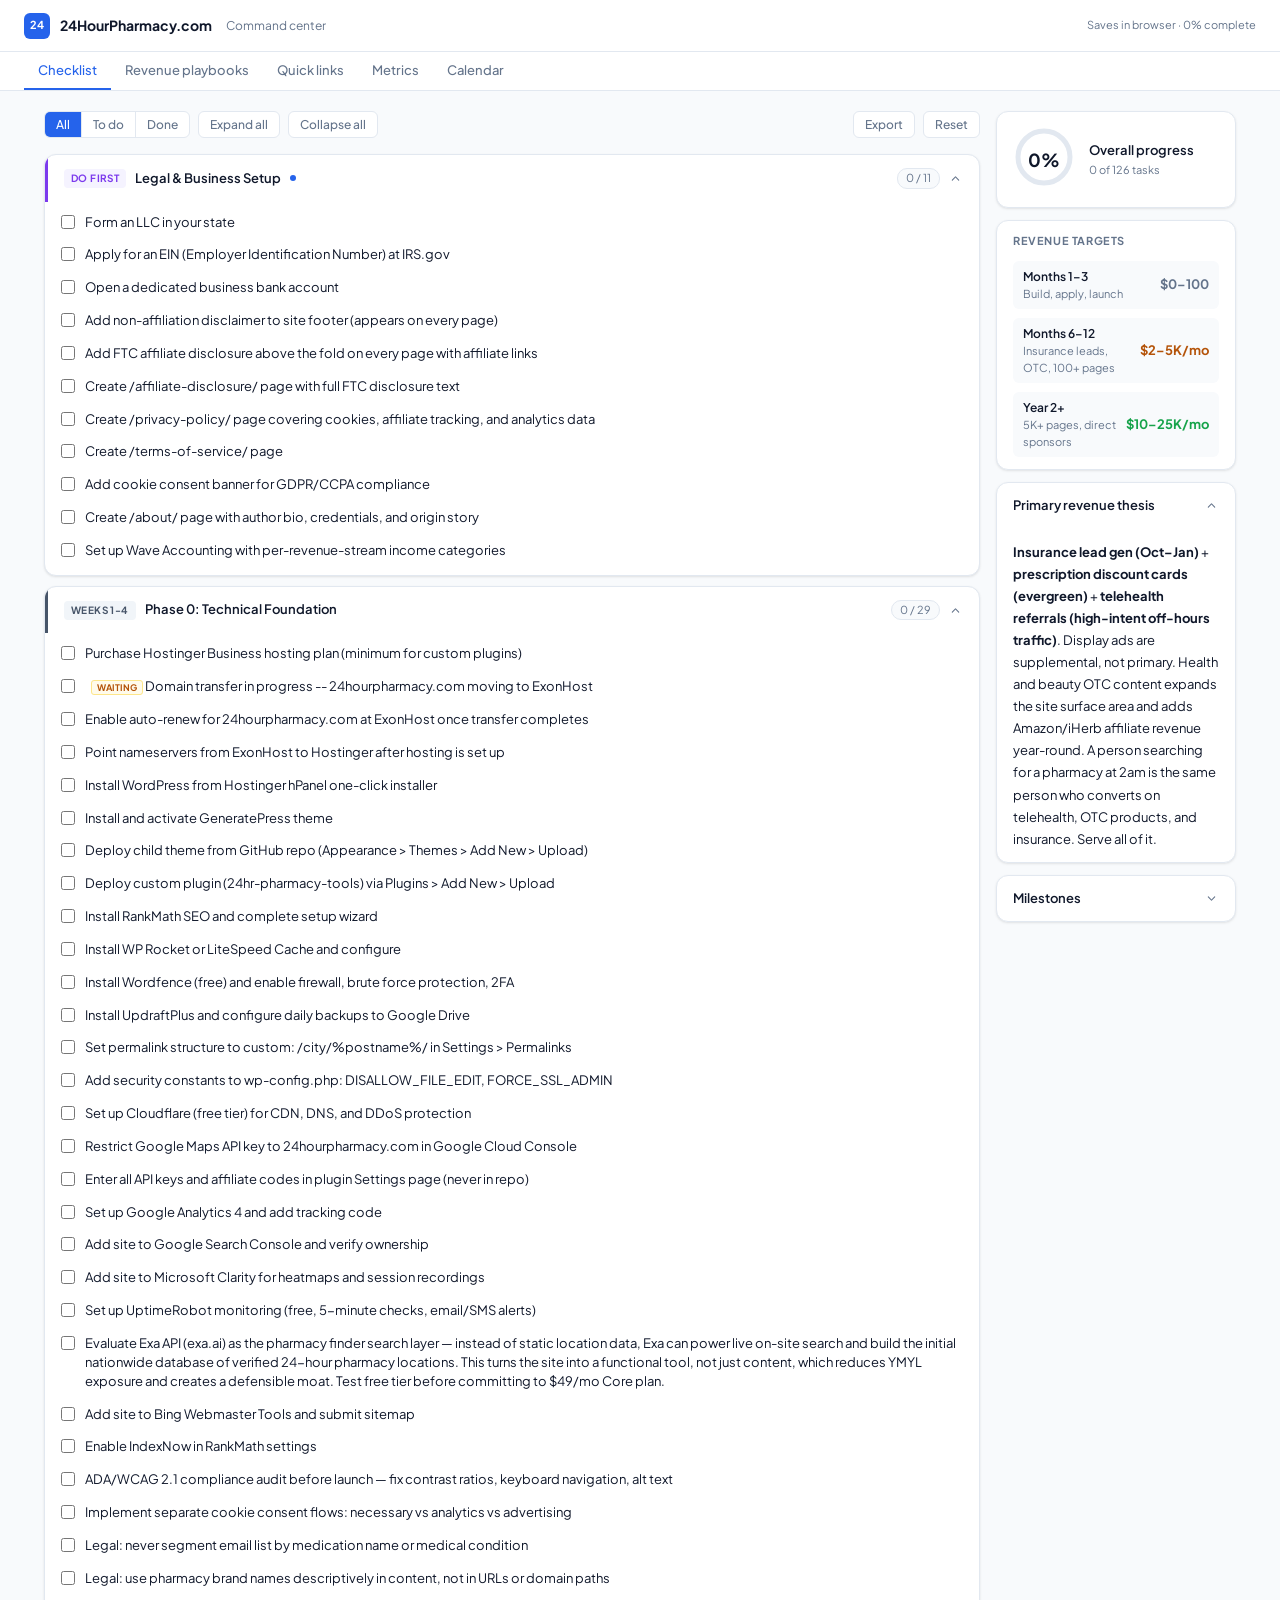
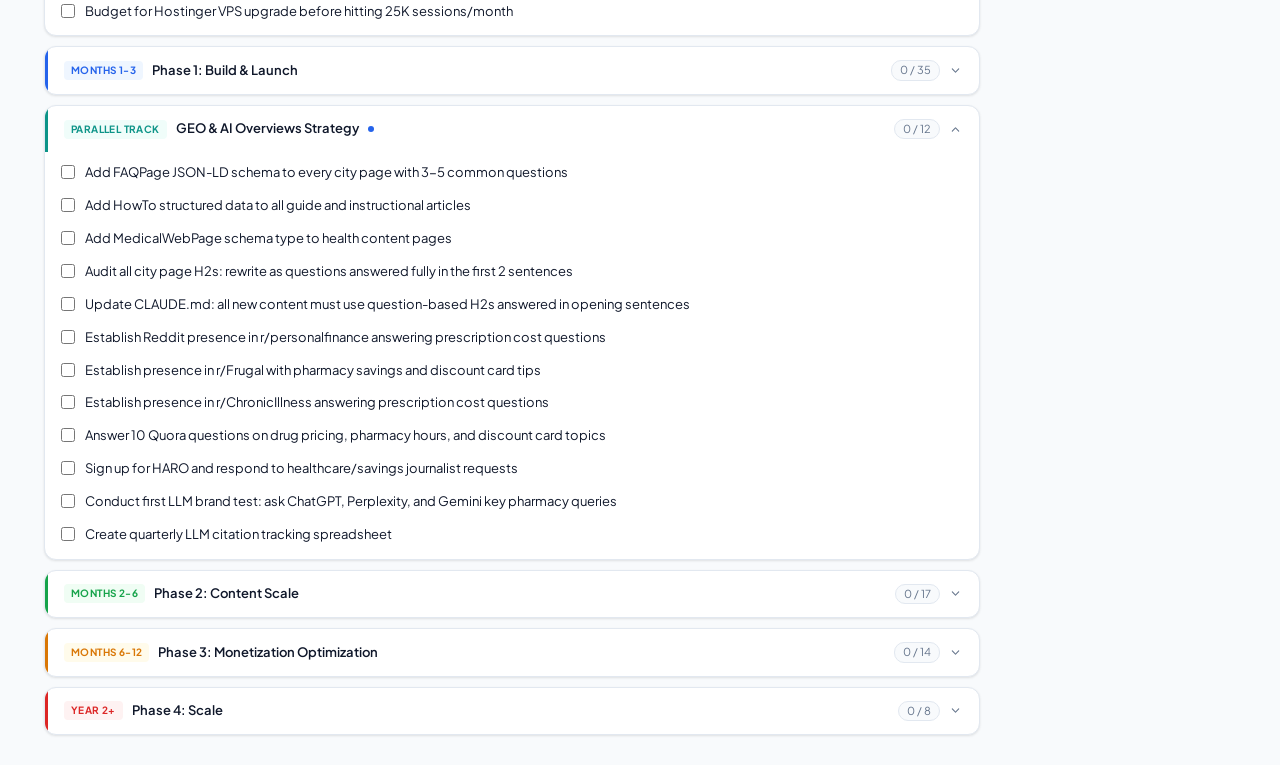
==== commit 3d2ed6db: "Fill audit gaps in command center Playbooks: fertility (Carrot/Progyny), hearing aids (Jabra/MDHeari" ====
--- a/docs/docs/command-center/index.html
+++ b/docs/docs/command-center/index.html
@@ -467,6 +467,9 @@
       { id: 'f22', text: 'Enable IndexNow in RankMath settings', hint: 'IndexNow protocol instantly pushes new page URLs to Bing and Yandex the moment you publish. New city pages get indexed in hours instead of weeks. Enable in RankMath > General Settings > IndexNow. Free and takes 30 seconds.' },
       { id: 'f23', text: 'ADA/WCAG 2.1 compliance audit before launch — fix contrast ratios, keyboard navigation, alt text', hint: 'Health sites have elevated ADA lawsuit risk. Demand letters for WCAG non-compliance are a cottage industry. Use WAVE (wave.webaim.org) for a free audit. Minimum: all images have alt text, color contrast passes AA standard (4.5:1), keyboard navigation works on all interactive elements, all form inputs have labels. Building accessible from the start is far cheaper than retrofitting.' },
       { id: 'f24', text: 'Implement separate cookie consent flows: necessary vs analytics vs advertising', hint: 'A generic "we use cookies" banner does not satisfy CCPA. California visitors must be able to opt out of advertising cookies (AdSense) separately from analytics (GA4). CookieYes supports this with a proper "Do Not Sell My Data" flow. Most free WP cookie plugins get this wrong and expose you to CCPA liability.' },
+      { id: 'f25', text: 'Legal: never segment email list by medication name or medical condition', hint: 'HIPAA does not apply to this site directly (no PHI handled), but if you collect emails and later segment by condition or medication type, a data breach could put you in a legal gray zone. Keep email segmentation to behavior only: discount card users, insurance seekers, general health. Never tag subscribers by drug name, diagnosis, or medical condition.' },
+      { id: 'f26', text: 'Legal: use pharmacy brand names descriptively in content, not in URLs or domain paths', hint: 'Using "Walgreens" or "CVS" in URLs (e.g. /walgreens-24-hour/) is riskier than using them in page titles and body copy. Descriptive use in content is generally fine under nominative fair use. Trademark-specific URLs invite cease-and-desist letters. Keep URLs generic: /24-hour-pharmacy-chicago/ not /24-hour-walgreens-chicago/.' },
+      { id: 'f27', text: 'Budget for Hostinger VPS upgrade before hitting 25K sessions/month', hint: 'Shared hosting ToS often prohibits sustained high-traffic commercial affiliate sites. At 25K+ sessions/month, resource usage from pharmacy finder API calls, React widget loads, and page generation could trigger throttling or ToS enforcement. Hostinger Cloud Startup ($9-12/mo) or a basic VPS is the upgrade path. Plan for it before you need it, not after.' },
     ]
   },
   {
@@ -510,6 +513,9 @@
       { id: 'b30', text: 'Publish /data/ page with downloadable CSV of US 24-hour pharmacy locations', isNew: true, hint: 'LLMs are trained on structured, machine-readable data and frequently cite CSV/dataset pages as authoritative sources. Blog posts do not get cited — data does. Even a rough dataset page becomes a citation magnet for ChatGPT, Perplexity, and Claude answers about pharmacy locations. Immediate E-E-A-T signal.' },
       { id: 'b31', text: 'Set up n8n self-hosted automation for pharmacy data refresh pipeline', isNew: true, hint: 'n8n is a free, self-hosted Make.com alternative that runs on a $6/mo VPS. Build the workflow: Firecrawl monitors pharmacy chain sites for hours changes → diffs against cached data → pushes updates to WordPress via REST API. This automates the data freshness problem before it becomes a 500-city manual nightmare. Install at n8n.io.' },
       { id: 'b32', text: 'Use DataForSEO to pull search volumes for all city + drug query variations ($15 total)', isNew: true, hint: 'DataForSEO costs $0.0025/keyword. Pull search volumes for every "[city] 24 hour pharmacy" variation (50+ cities) plus every target drug name. Total cost under $15. Use results to prioritize which city pages and FDA NDC drug pages to build first. Far cheaper than Ahrefs for this one-time research task.' },
+      { id: 'b33', text: 'Build and publish free "Open Now" JSON API endpoint: /api/open-now?pharmacy=cvs&city=chicago', isNew: true, hint: 'Publish a free, publicly accessible endpoint that returns whether a given pharmacy chain is currently open in a given city. Other local sites, developers, and LLM training crawlers will embed and cite it. LLMs are trained to cite structured data sources and APIs. Backlinks from developer communities are among the highest-authority links available. Zero monetization needed — the citations are the ROI.' },
+      { id: 'b34', text: 'Set up Make.com automation to monitor Reddit for pharmacy/prescription keywords and alert you', isNew: true, hint: 'Build a Make.com scenario: monitor r/personalfinance, r/povertyfinance, r/Frugal, r/ChronicIllness, r/Assistance for posts mentioning "prescription savings", "pharmacy", "GoodRx", "discount card". Send Slack or email alert when triggered. These threads rank on Google, get cited by LLMs, and represent your highest-intent audience. Reply with genuinely helpful answers — no spam.' },
+      { id: 'b35', text: 'Create Google Business Profile for 24HourPharmacy.com as a Health Information Service', isNew: true, hint: 'Most content sites never attempt this. Create a GBP listing under category "Health Information Service" or "Medical Information Service." A verified GBP can surface your site in local pack results for "[city] 24 hour pharmacy" even without traditional SEO ranking. Requires a real business address (use your LLC address). Free, takes 20 minutes, and no other pharmacy information site is doing this.' },
     ]
   },
   {
@@ -645,6 +651,11 @@
   { id: 'ms31', text: 'GoodRx arbitrage content cluster published (3+ articles)' },
   { id: 'ms32', text: 'GoHealth Medicare integration live before October' },
   { id: 'ms33', text: 'Compound pharmacy locator page live' },
+  { id: 'ms34', text: 'Fertility medications hub live (Carrot Fertility + Progyny applied)' },
+  { id: 'ms35', text: 'Hearing aids comparison page live' },
+  { id: 'ms36', text: 'Amazon Pharmacy transfer CTA live in pharmacy finder zero-results state' },
+  { id: 'ms37', text: 'Open Now API endpoint published and first external citation received' },
+  { id: 'ms38', text: 'Google Business Profile verified for 24HourPharmacy.com' },
 ];
 
 const PLAYBOOKS = [
@@ -1129,6 +1140,82 @@
       {id:'pbt_dn2',text:'Apply for Careington affiliate program',done:false},
       {id:'pbt_dn3',text:'Add dental section to insurance hub page',done:false},
       {id:'pbt_dn4',text:'Write "Best dental insurance for uninsured adults" guide',done:false},
+    ]
+  },
+  {
+    id:'pb25', priority:7, name:'Fertility Medications', tier:'growth',
+    tierLabel:'Month 3-4', potential:'$500-2K/mo', timing:'Apply Month 2, content Month 3',
+    color:'#e11d48', newStream:true,
+    summary:'Letrozole, Clomid, progesterone, and injectable fertility drugs are all filled at regular pharmacies. The person who just got a fertility prescription and can\'t afford it is the exact audience for Carrot Fertility and Progyny — both pay $100+ CPA. Near-zero competition for "fertility medication pharmacy" queries.',
+    why:['$100-300 CPA from Carrot Fertility, Progyny, Kindbody — among the highest CPAs in any niche','People filling fertility prescriptions are already at pharmacies — same audience, zero acquisition cost','Fertility medication queries have high intent and minimal pharmacy-site competition','Progyny accepted by many employer insurance plans — conversion friction is low'],
+    programs:[
+      {abbr:'CF',name:'Carrot Fertility',commission:'$100+ CPA',color:'#e11d48',url:'https://www.get-carrot.com/'},
+      {abbr:'PG',name:'Progyny',commission:'$100+ CPA, employer insurance accepted',color:'#7c3aed',url:'https://progyny.com/'},
+      {abbr:'KB',name:'Kindbody',commission:'CPA — contact direct',color:'#0d9488',url:'https://kindbody.com/'},
+    ],
+    marketingPlan:['Write "How much does Clomid/Letrozole cost without insurance and how to save"','Build /fertility-medications/ hub: cost guides, discount card applicability, telehealth options','Target: "fertility medication cost without insurance", "letrozole pharmacy discount"','Internal link from women\'s health, OB/GYN telehealth, and uninsured content'],
+    techStack:['Standard affiliate links via direct programs','Lasso for link management'],
+    todos:[
+      {id:'pbt_fe1',text:'Apply for Carrot Fertility affiliate program',done:false},
+      {id:'pbt_fe2',text:'Apply for Progyny affiliate program',done:false},
+      {id:'pbt_fe3',text:'Write "Clomid and Letrozole cost without insurance — how to save" guide',done:false},
+      {id:'pbt_fe4',text:'Build /fertility-medications/ hub page',done:false},
+    ]
+  },
+  {
+    id:'pb26', priority:8, name:'Hearing Aids', tier:'niche',
+    tierLabel:'Month 4-5', potential:'$300-1.5K/mo', timing:'Content Month 4',
+    color:'#0891b2', newStream:true,
+    summary:'The OTC hearing aid market opened in 2022 — Jabra Enhance, MDHearing Aid, and Eargo now sell direct to consumer without a prescription. Your senior pharmacy audience (filling multiple prescriptions, on Medicare) is statistically the exact hearing aid buyer. $50-150+ per sale with no competition on pharmacy-adjacent sites.',
+    why:['$50-150/sale with long cookies — senior buyers are deliberate, multi-session converters','OTC hearing aids went legal in 2022 — the affiliate ecosystem is still underdeveloped','Senior pharmacy visitor = highest probability hearing aid buyer on the internet','Zero other pharmacy sites have made this connection'],
+    programs:[
+      {abbr:'JE',name:'Jabra Enhance',commission:'$50-150/sale',color:'#0891b2',url:'https://www.jabraenhance.com/'},
+      {abbr:'MH',name:'MDHearing Aid',commission:'CPA, Commission Junction',color:'#2563eb',url:'https://www.mdhearingaid.com/'},
+      {abbr:'EA',name:'Eargo',commission:'$75-150/sale',color:'#6366f1',url:'https://www.eargo.com/'},
+    ],
+    marketingPlan:['Write "Best OTC hearing aids 2026 — no prescription needed"','Build /seniors/hearing-aids/ comparison page','Internal link from Medicare, medical alert, and senior pharmacy content','Target: "hearing aid without insurance", "cheapest hearing aids for seniors"','Add hearing aid CTA to any content mentioning Medicare or senior pharmacy use'],
+    techStack:['Standard affiliate links via CJ or direct programs','Lasso for link management'],
+    todos:[
+      {id:'pbt_ha1',text:'Apply for Jabra Enhance affiliate program',done:false},
+      {id:'pbt_ha2',text:'Apply for MDHearing Aid via Commission Junction',done:false},
+      {id:'pbt_ha3',text:'Apply for Eargo affiliate program',done:false},
+      {id:'pbt_ha4',text:'Write "Best OTC hearing aids 2026" comparison guide',done:false},
+      {id:'pbt_ha5',text:'Add hearing aid CTA to Medicare and senior content',done:false},
+    ]
+  },
+  {
+    id:'pb27', priority:6, name:'Cost Plus Drugs Content Angle', tier:'growth',
+    tierLabel:'Month 2', potential:'Traffic → existing card conversions', timing:'2 articles, Month 2',
+    color:'#f97316', newStream:false,
+    summary:'Mark Cuban\'s Cost Plus Drugs (costplusdrugs.com) is a phenomenon — no affiliate program, but "Is [drug] cheaper at Cost Plus Drugs?" is a real high-volume query. The traffic play: write the comparison, show where Cost Plus wins, but also show where your discount card wins or covers drugs Cost Plus doesn\'t stock yet. Converts directly to your card.',
+    why:['Cost Plus Drugs has massive brand recognition and PR coverage — their queries have traffic','No affiliate program = no competition from other affiliate sites targeting these queries','"Cost Plus vs GoodRx vs discount card" is exactly the comparison your audience wants','Positions you as the objective, authoritative comparison source — strong E-E-A-T signal'],
+    programs:[
+      {abbr:'LM',name:'LowerMyRx (wins when Cost Plus doesn\'t stock the drug)',commission:'Up to $4/fill',color:'#16a34a',url:'https://affiliate.lowermyrx.com/'},
+    ],
+    marketingPlan:['Write "Cost Plus Drugs vs GoodRx vs discount card: honest comparison for 2026"','Write "Drugs Cost Plus doesn\'t carry yet — what to use instead"','Target: "cost plus drugs vs goodrx", "mark cuban pharmacy discount", "costplusdrugs.com review"'],
+    techStack:['Pure content play — no special tech','Comparison table component in WordPress'],
+    todos:[
+      {id:'pbt_cp2_1',text:'Write "Cost Plus Drugs vs GoodRx vs discount card" honest comparison',done:false},
+      {id:'pbt_cp2_2',text:'Write "Drugs Cost Plus doesn\'t stock yet — best alternatives" guide',done:false},
+      {id:'pbt_cp2_3',text:'Target "cost plus drugs" query variations in Search Console',done:false},
+    ]
+  },
+  {
+    id:'pb28', priority:5, name:'Amazon Pharmacy Transfer Widget', tier:'growth',
+    tierLabel:'Month 3', potential:'CPA per transfer + recurring fills', timing:'Build after pharmacy finder widget',
+    color:'#ff9900', newStream:true,
+    summary:'Amazon Pharmacy pays CPA for prescription transfers. When your finder widget returns no nearby 24-hour pharmacy, the fallback CTA is "Transfer your prescription to Amazon Pharmacy — delivered tomorrow." Amazon\'s conversion funnel is frictionless and they handle fulfillment. This is the killer closing move for visitors who strike out on local options.',
+    why:['Amazon Pharmacy CPA for transfers — earns per transfer plus recurring refills','Natural fallback when no local 24hr pharmacy found — zero competing interest','Amazon\'s brand trust removes conversion friction — users already have Prime accounts','Positions the site as a complete solution, not just a finder that fails when options are sparse'],
+    programs:[
+      {abbr:'AP',name:'Amazon Pharmacy',commission:'CPA per transfer, Amazon Associates',color:'#ff9900',url:'https://pharmacy.amazon.com/'},
+    ],
+    marketingPlan:['"No 24-hour pharmacy near you? Transfer to Amazon Pharmacy — free delivery with Prime"','Add as fallback CTA in pharmacy finder widget when results are empty or >10 miles away','Write "How to transfer your prescription to Amazon Pharmacy in 3 steps"','Add Amazon Pharmacy to city pages as delivery alternative'],
+    techStack:['Amazon Associates account (already applied for in b15)','CTA component in pharmacy finder widget for zero-results state','Conditional render: show Amazon Pharmacy CTA when Places API returns 0 results'],
+    todos:[
+      {id:'pbt_ap1',text:'Research Amazon Pharmacy affiliate/transfer CPA program specifics',done:false},
+      {id:'pbt_ap2',text:'Add Amazon Pharmacy fallback CTA to pharmacy finder zero-results state',done:false},
+      {id:'pbt_ap3',text:'Write "How to transfer your prescription to Amazon Pharmacy" guide',done:false},
+      {id:'pbt_ap4',text:'Add Amazon Pharmacy delivery option to all city pages',done:false},
     ]
   },
 ];
@@ -1246,6 +1333,7 @@
       { abbr:'ID', label:'Ideogram', desc:'AI image generation', url:'https://ideogram.ai/', color:'#1f2937' },
       { abbr:'HX', label:'Hoox', desc:'Fix in-app browser conversion loss', url:'https://tryhoox.com/', color:'#0891b2' },
       { abbr:'EA', label:'Exa.ai', desc:'API-powered pharmacy finder search + location database builder', url:'https://exa.ai', color:'#6366f1' },
+      { abbr:'PP', label:'Perplexity API', desc:'Cheap city page research at scale — faster than GPT for background content', url:'https://www.perplexity.ai/api', color:'#0891b2' },
     ]
   },
   {
@@ -1256,6 +1344,19 @@
       { abbr:'GC', label:'Google Cloud Console', desc:'Maps API, billing', url:'https://console.cloud.google.com/', color:'#4285f4' },
       { abbr:'IR', label:'IRS EIN Application', desc:'Free, 5 minutes', url:'https://www.irs.gov/businesses/small-businesses-self-employed/apply-for-an-employer-identification-number-ein-online', color:'#1f2937' },
       { abbr:'CV', label:'Canva', desc:'Graphics, social images', url:'https://www.canva.com/', color:'#00c4cc' },
+    ]
+  },
+  {
+    title: 'GitHub repos',
+    links: [
+      { abbr:'OF', label:'FDA/openfda', desc:'Official openFDA API + drug database (free, no key)', url:'https://github.com/FDA/openfda', color:'#dc2626' },
+      { abbr:'RM', label:'visgl/react-map-gl', desc:'Best React maps library — Mapbox/MapLibre, generous free tier', url:'https://github.com/visgl/react-map-gl', color:'#0d9488' },
+      { abbr:'LF', label:'Leaflet/Leaflet', desc:'Fully free maps with OpenStreetMap tiles — no API key', url:'https://github.com/Leaflet/Leaflet', color:'#16a34a' },
+      { abbr:'SS', label:'schemaorg/schemaorg', desc:'Schema.org spec — LocalBusiness/Pharmacy subtype reference', url:'https://github.com/schemaorg/schemaorg', color:'#475569' },
+      { abbr:'CB', label:'chartbrew/chartbrew', desc:'Self-hosted analytics dashboard — connect to GA4 API', url:'https://github.com/chartbrew/chartbrew', color:'#6366f1' },
+      { abbr:'PA', label:'plausible/analytics', desc:'Self-hosted GA4 alternative — no consent banner needed', url:'https://github.com/plausible/analytics', color:'#7c3aed' },
+      { abbr:'WD', label:'WordPress/wordpress-develop', desc:'WP core test suite — use before running page generator script', url:'https://github.com/WordPress/wordpress-develop', color:'#2563eb' },
+      { abbr:'PH', label:'GitHub: pharmacy locations dataset', desc:'Search "pharmacy locations US dataset" — scraped location data to skip Places API cost', url:'https://github.com/search?q=pharmacy+locations+dataset+US&type=repositories', color:'#1f2937' },
     ]
   },
   {
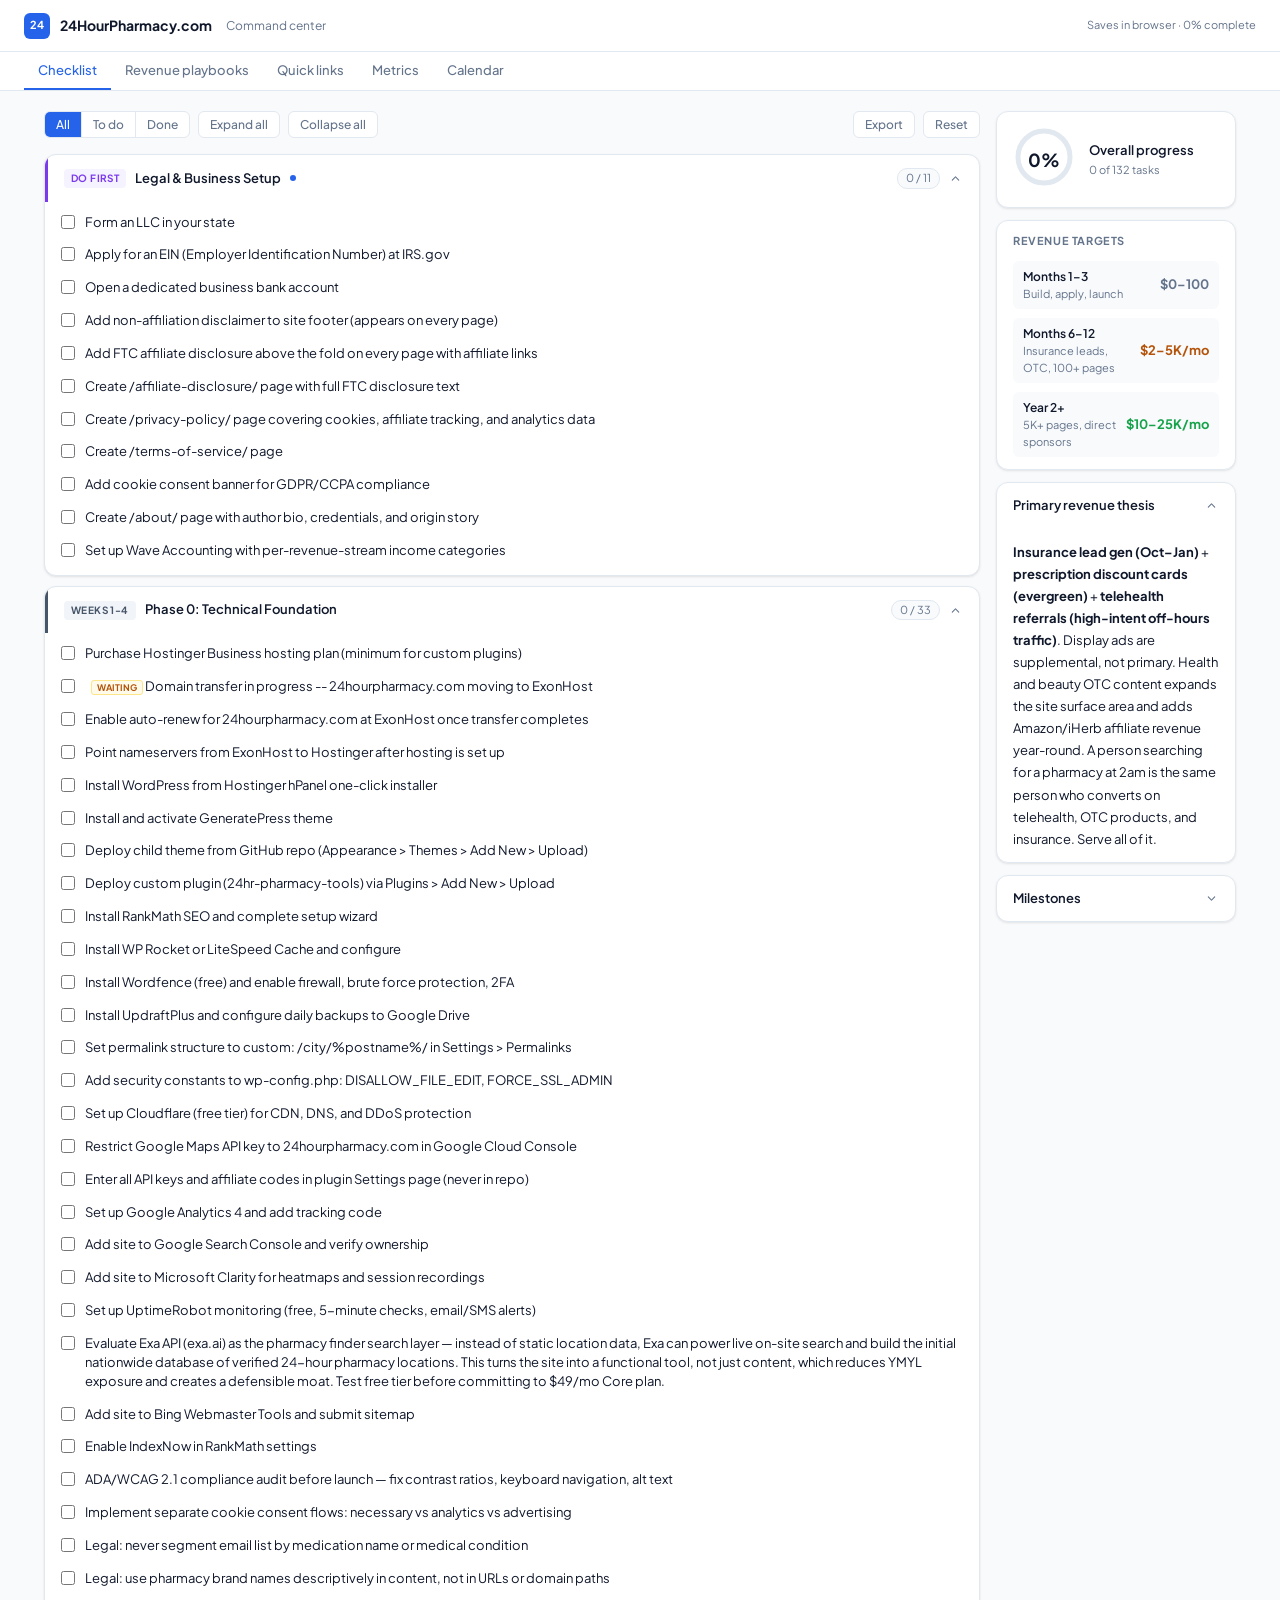
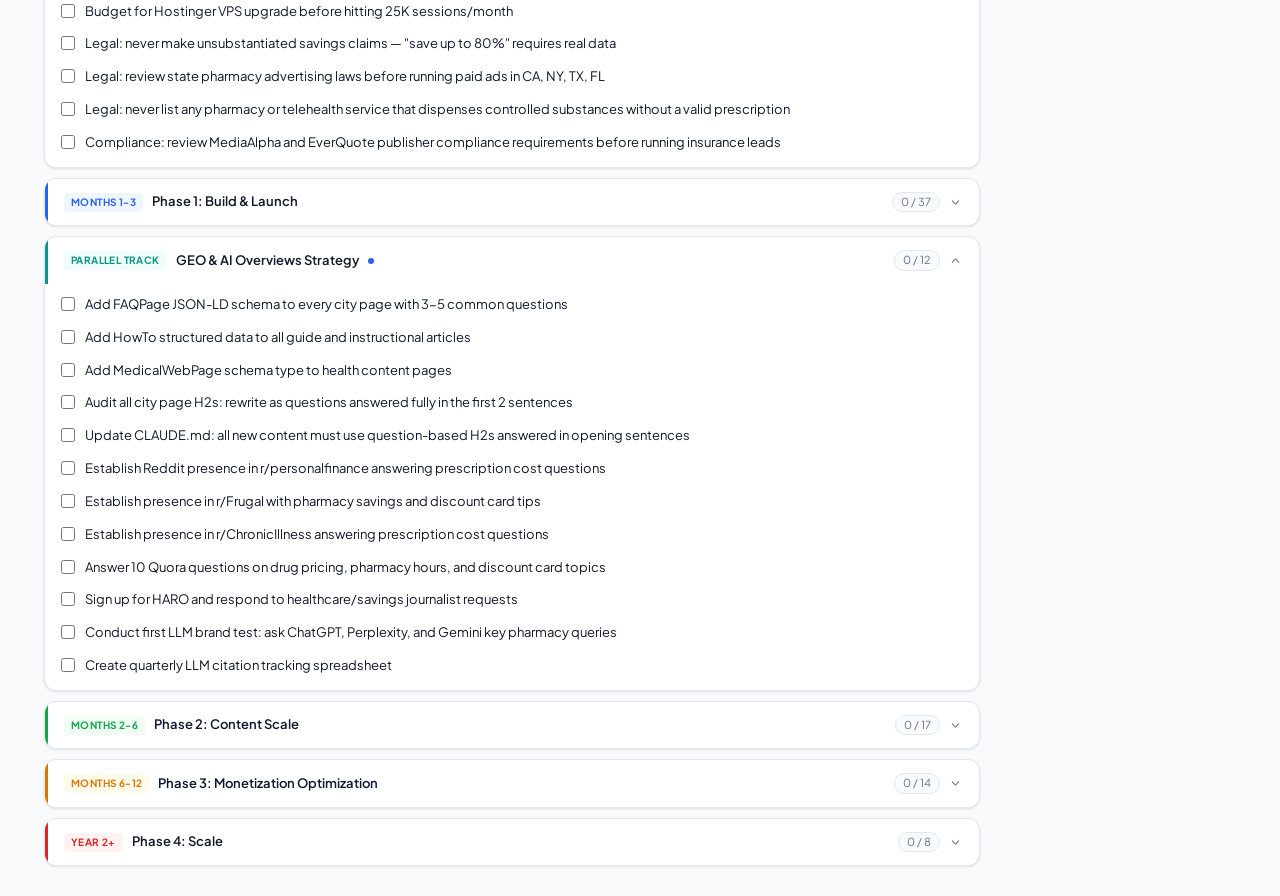
==== commit f2eb9f9e: "Complete audit gap fill — all 10 missing items added Revenue: vision care playbook (pb29, 1-800-Cont" ====
--- a/docs/docs/command-center/index.html
+++ b/docs/docs/command-center/index.html
@@ -470,6 +470,10 @@
       { id: 'f25', text: 'Legal: never segment email list by medication name or medical condition', hint: 'HIPAA does not apply to this site directly (no PHI handled), but if you collect emails and later segment by condition or medication type, a data breach could put you in a legal gray zone. Keep email segmentation to behavior only: discount card users, insurance seekers, general health. Never tag subscribers by drug name, diagnosis, or medical condition.' },
       { id: 'f26', text: 'Legal: use pharmacy brand names descriptively in content, not in URLs or domain paths', hint: 'Using "Walgreens" or "CVS" in URLs (e.g. /walgreens-24-hour/) is riskier than using them in page titles and body copy. Descriptive use in content is generally fine under nominative fair use. Trademark-specific URLs invite cease-and-desist letters. Keep URLs generic: /24-hour-pharmacy-chicago/ not /24-hour-walgreens-chicago/.' },
       { id: 'f27', text: 'Budget for Hostinger VPS upgrade before hitting 25K sessions/month', hint: 'Shared hosting ToS often prohibits sustained high-traffic commercial affiliate sites. At 25K+ sessions/month, resource usage from pharmacy finder API calls, React widget loads, and page generation could trigger throttling or ToS enforcement. Hostinger Cloud Startup ($9-12/mo) or a basic VPS is the upgrade path. Plan for it before you need it, not after.' },
+      { id: 'f28', text: 'Legal: never make unsubstantiated savings claims — "save up to 80%" requires real data', hint: 'FTC rules require that all quantitative claims be substantiated. "Save up to 80% on prescriptions" is a common affiliate marketing phrase, but using it on your site makes you the publisher responsible for backing it up. Either source the data (GoodRx/CMS drug price studies are publicly available) or use softer language: "Compare prices and save on your prescriptions." Unsubstantiated claims on a YMYL health site are an FTC priority target.' },
+      { id: 'f29', text: 'Legal: review state pharmacy advertising laws before running paid ads in CA, NY, TX, FL', hint: 'California, New York, Texas, and Florida have regulations on advertising pharmacy services and prescription drug pricing. For an information/referral site this is low risk, but if you run paid ads making specific savings claims or listing specific drug prices in these states, you are in regulated territory. Consult a health law attorney before running paid campaigns targeting these states with price-specific ad copy.' },
+      { id: 'f30', text: 'Legal: never list any pharmacy or telehealth service that dispenses controlled substances without a valid prescription', hint: 'The DEA regulates online pharmacies under the Ryan Haight Online Pharmacy Consumer Protection Act. Listing a pharmacy or telehealth provider that dispenses controlled substances (Adderall, opioids, benzodiazepines) without requiring a valid in-person prescription exposes you to DEA enforcement risk even as a referral site. Stick to legitimate, DEA-registered telehealth providers (Teladoc, MDLive, Hims, Ro). Never list pill mills.' },
+      { id: 'f31', text: 'Compliance: review MediaAlpha and EverQuote publisher compliance requirements before running insurance leads', hint: 'Insurance lead gen is one of the most FTC-scrutinized affiliate categories. MediaAlpha and EverQuote both have publisher compliance guides covering: required disclosures on every insurance CTA, prohibited claims ("free insurance", "guaranteed coverage"), call recording consent for click-to-call, and TCPA compliance for lead form submissions. Read their publisher compliance docs before going live. A compliance violation can result in clawbacks and account termination.' },
     ]
   },
   {
@@ -516,6 +520,8 @@
       { id: 'b33', text: 'Build and publish free "Open Now" JSON API endpoint: /api/open-now?pharmacy=cvs&city=chicago', isNew: true, hint: 'Publish a free, publicly accessible endpoint that returns whether a given pharmacy chain is currently open in a given city. Other local sites, developers, and LLM training crawlers will embed and cite it. LLMs are trained to cite structured data sources and APIs. Backlinks from developer communities are among the highest-authority links available. Zero monetization needed — the citations are the ROI.' },
       { id: 'b34', text: 'Set up Make.com automation to monitor Reddit for pharmacy/prescription keywords and alert you', isNew: true, hint: 'Build a Make.com scenario: monitor r/personalfinance, r/povertyfinance, r/Frugal, r/ChronicIllness, r/Assistance for posts mentioning "prescription savings", "pharmacy", "GoodRx", "discount card". Send Slack or email alert when triggered. These threads rank on Google, get cited by LLMs, and represent your highest-intent audience. Reply with genuinely helpful answers — no spam.' },
       { id: 'b35', text: 'Create Google Business Profile for 24HourPharmacy.com as a Health Information Service', isNew: true, hint: 'Most content sites never attempt this. Create a GBP listing under category "Health Information Service" or "Medical Information Service." A verified GBP can surface your site in local pack results for "[city] 24 hour pharmacy" even without traditional SEO ranking. Requires a real business address (use your LLC address). Free, takes 20 minutes, and no other pharmacy information site is doing this.' },
+      { id: 'b36', text: 'Add browser push notification opt-in: "Notify me when a 24-hour pharmacy near me opens"', isNew: true, hint: 'Push notifications have 10-40% click rates vs 2-3% for email. Use OneSignal (free tier) for WordPress push notifications. The use case is high-value: someone at 2am who strikes out on pharmacy options opts in, then gets notified when their nearest 24hr pharmacy opens at 6am. Even a small subscriber list converts aggressively because the intent moment is acute. OneSignal free tier supports up to 10K subscribers.' },
+      { id: 'b37', text: 'Publish /drug-disposal/ locator page: where to safely dispose of expired or unused medications', isNew: true, hint: 'DEA-registered drug take-back kiosks exist at most Walgreens and CVS locations — the data is public. This page has high search volume, zero monetization, but enormous authority and linkbait value. Pharmacies, health departments, and government sites link to good drug disposal resources. Those backlinks flow equity to your affiliate pages. Also positions you as a public-health resource, not just an affiliate site — strong E-E-A-T signal for YMYL.' },
     ]
   },
   {
@@ -719,6 +725,10 @@
       {abbr:'OM',name:'OrderlyMeds',commission:'$75 CPA',color:'#0d9488',url:'https://orderlymeds.com/affiliate-program/get-started/'},
       {abbr:'FR',name:'Fridays Health',commission:'$300 CPA',color:'#16a34a',url:'https://www.joinfridays.com/'},
       {abbr:'HI',name:'Hims (weight loss)',commission:'$35-88 CPA via Impact',color:'#1f2937',url:'https://app.impact.com/'},
+      {abbr:'CA',name:'Calibrate',commission:'CPA — contact direct',color:'#0891b2',url:'https://www.joincalibrate.com/'},
+      {abbr:'FH',name:'Form Health',commission:'CPA — contact direct',color:'#6366f1',url:'https://www.formhealth.co/'},
+      {abbr:'NM',name:'Noom Med',commission:'CPA via Impact',color:'#16a34a',url:'https://app.impact.com/'},
+      {abbr:'LD',name:'Lilly\'s LillyDirect',commission:'Direct-to-consumer — check for affiliate',color:'#dc2626',url:'https://www.lillydirect.com/'},
     ],
     marketingPlan:['Build /telehealth/glp1/ comparison page: Mochi vs OrderlyMeds vs Fridays','Target: "semaglutide without insurance", "GLP-1 online doctor", "ozempic alternative telehealth"','Write "My pharmacy is out of Ozempic - what now?" emergency guide with telehealth CTA','Add GLP-1 telehealth CTA to city pages in high-obesity metros (Houston, Dallas, Phoenix, Chicago)','Create "How much does semaglutide really cost with and without insurance" evergreen guide'],
     techStack:['Standard affiliate links via Impact or direct programs','Lasso for link management','No special tech required - pure content play'],
@@ -1218,6 +1228,26 @@
       {id:'pbt_ap4',text:'Add Amazon Pharmacy delivery option to all city pages',done:false},
     ]
   },
+  {
+    id:'pb29', priority:10, name:'Vision Care / Optical', tier:'niche',
+    tierLabel:'Month 4-5', potential:'$200-800/mo', timing:'Content Month 4',
+    color:'#0891b2', newStream:true,
+    summary:'1-800-Contacts, Warby Parker, and Clearly all have affiliate programs. Your pharmacy audience buys contacts and glasses at the same locations they fill prescriptions — CVS, Costco, Walmart Vision. "Can I fill my contact lens prescription at CVS?" is a real query. Low competition, evergreen, and the audience overlap is nearly perfect.',
+    why:['Same pharmacy audience — people already buying health products, cost-conscious','1-800-Contacts pays 6-10% on average orders of $60-120 = $6-12/sale','Warby Parker affiliate via CJ — premium brand, high average order value','Zero other pharmacy sites have made this connection'],
+    programs:[
+      {abbr:'1C',name:'1-800-Contacts',commission:'6-10% per order',color:'#0891b2',url:'https://www.1800contacts.com/'},
+      {abbr:'WP',name:'Warby Parker',commission:'CJ Affiliate',color:'#1f2937',url:'https://members.cj.com/'},
+      {abbr:'CL',name:'Clearly',commission:'Contact lens affiliate',color:'#16a34a',url:'https://www.clearly.ca/affiliates'},
+    ],
+    marketingPlan:['Write "Can I fill my contact lens prescription at CVS, Walgreens, or Costco?"','Build /vision-care/ hub: where to buy contacts, how to save on glasses','Target: "contact lens prescription at pharmacy", "cheapest contacts online"','Internal link from city pages (pharmacies with vision centers)'],
+    techStack:['CJ Affiliate for Warby Parker','Direct affiliate program for 1-800-Contacts','Lasso for link management'],
+    todos:[
+      {id:'pbt_vc1',text:'Apply for 1-800-Contacts affiliate program',done:false},
+      {id:'pbt_vc2',text:'Apply for Warby Parker via CJ Affiliate',done:false},
+      {id:'pbt_vc3',text:'Write "Can I fill my contact lens prescription at CVS/Walgreens?" guide',done:false},
+      {id:'pbt_vc4',text:'Build /vision-care/ savings hub page',done:false},
+    ]
+  },
 ];
 
 const LINK_GROUPS = [
@@ -1269,6 +1299,8 @@
       { abbr:'EH', label:'eHealth Partners', desc:'ACA/Medicare, $10-75/app', url:'https://ehealthinsurance.com/info/site-publisher', color:'#0369a1' },
       { abbr:'GH', label:'GoHealth', desc:'Medicare Advantage, $100-200+ CPA', url:'https://www.gohealth.com/medicare/', color:'#6366f1' },
       { abbr:'SQ', label:'SelectQuote', desc:'Health + Medicare leads', url:'https://www.selectquote.com/about/partners/', color:'#0d9488' },
+      { abbr:'HM', label:'HealthMarkets', desc:'ACA + Medicare, independent broker network', url:'https://www.healthmarkets.com/partners/', color:'#0891b2' },
+      { abbr:'BT', label:'Benefytt', desc:'Short-term health plans, CPA', url:'https://www.benefytt.com/', color:'#475569' },
     ]
   },
   {
@@ -1281,6 +1313,7 @@
       { abbr:'SV', label:'Solv Health', desc:'Urgent care bookings affiliate', url:'https://www.solvhealth.com/partners', color:'#f97316' },
       { abbr:'SE', label:'Sesame Care', desc:'Pay-per-visit marketplace, $15-30 CPA', url:'https://sesamecare.com/', color:'#0d9488' },
       { abbr:'CB', label:'Cerebral', desc:'Mental health, $50+ CPA', url:'https://cerebral.com/', color:'#6366f1' },
+      { abbr:'SM', label:'SteadyMD', desc:'Concierge primary care telehealth, CPA direct', url:'https://steadymd.com/', color:'#0369a1' },
     ]
   },
   {
@@ -1304,6 +1337,10 @@
       { abbr:'MO', label:'Mochi Health', desc:'GLP-1, $90 CPA', url:'https://mochi.health/affiliate', color:'#7c3aed' },
       { abbr:'OM', label:'OrderlyMeds', desc:'GLP-1, $75 CPA', url:'https://orderlymeds.com/affiliate-program/get-started/', color:'#0d9488' },
       { abbr:'FR', label:'Fridays Health', desc:'GLP-1, $300 CPA (high volume)', url:'https://www.joinfridays.com/', color:'#16a34a' },
+      { abbr:'CA', label:'Calibrate', desc:'GLP-1 + metabolic health, CPA direct', url:'https://www.joincalibrate.com/', color:'#0891b2' },
+      { abbr:'FH', label:'Form Health', desc:'GLP-1 telehealth, CPA direct', url:'https://www.formhealth.co/', color:'#6366f1' },
+      { abbr:'NM', label:'Noom Med', desc:'GLP-1 + coaching, CPA via Impact', url:'https://app.impact.com/', color:'#16a34a' },
+      { abbr:'LL', label:'LillyDirect', desc:'Eli Lilly direct-to-consumer — verify affiliate', url:'https://www.lillydirect.com/', color:'#dc2626' },
     ]
   },
   {
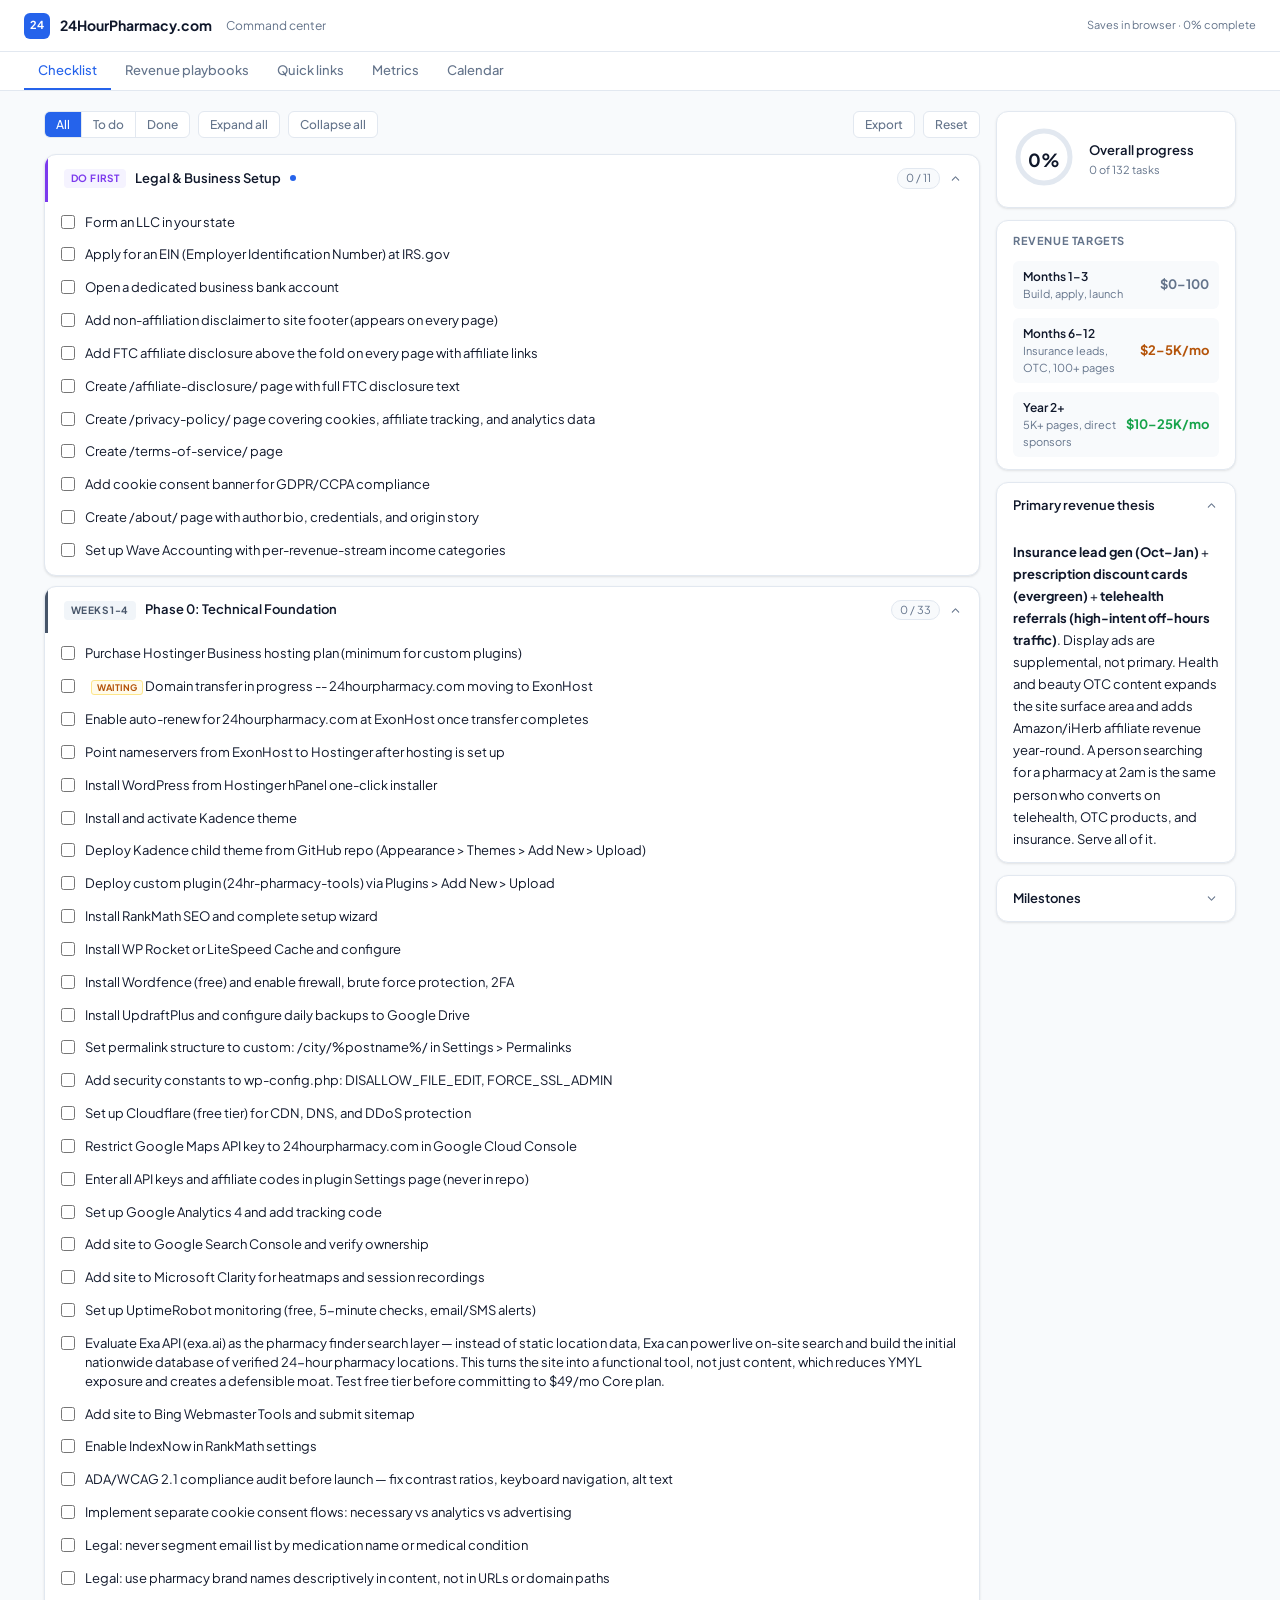
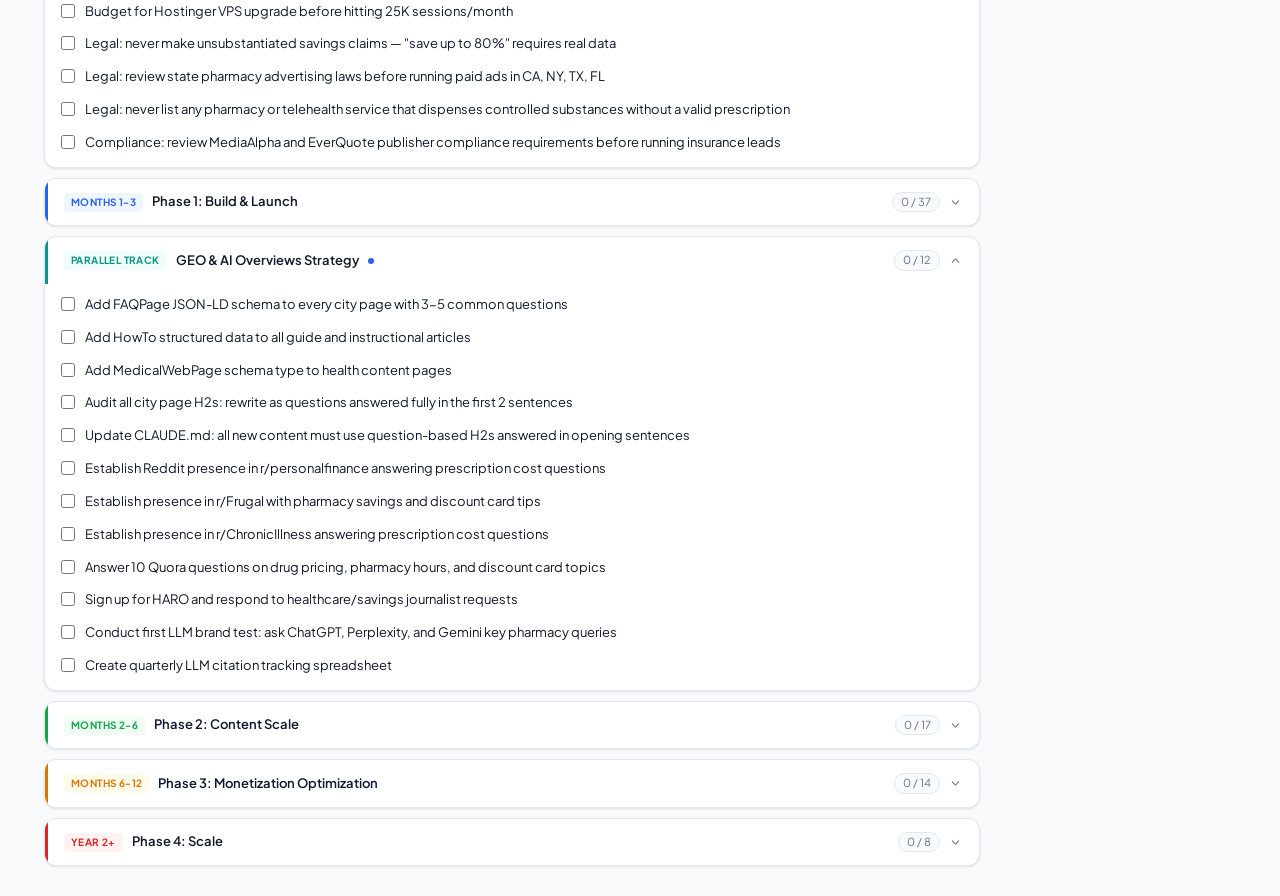
==== commit 4ec53a10: "chore: update command center — Kadence theme, LLC note, ThirstyAffiliates - Replace all GeneratePres" ====
--- a/docs/docs/command-center/index.html
+++ b/docs/docs/command-center/index.html
@@ -419,7 +419,7 @@
     isNew: true,
     defaultOpen: true,
     tasks: [
-      { id: 'l1', text: 'Form an LLC in your state', hint: 'LegalZoom ($79) or file directly with your state\'s Secretary of State ($50-150). Protects personal assets and establishes the business as a legal entity. Do this before signing any affiliate agreements.' },
+      { id: 'l1', text: 'Form an LLC in your state', hint: 'Form ONE LLC covering all three sites: 24hourpharmacy.com, beverlyhillstourism.com, and hollywoodtourism.com as DBAs under a single entity. LegalZoom ($79) or file direct with your state Secretary of State ($50-150). One EIN, one bank account, one Wave setup covers all sites. Do not form separate LLCs per site.' },
       { id: 'l2', text: 'Apply for an EIN (Employer Identification Number) at IRS.gov', hint: 'Free, takes 5 minutes online at irs.gov/businesses/small-businesses-self-employed/apply-for-an-employer-identification-number-ein-online. You need your EIN to open a business bank account and file taxes. Do this immediately after forming the LLC.' },
       { id: 'l3', text: 'Open a dedicated business bank account', hint: 'Mercury (mercury.com) and Relay are both free, online-first accounts built for LLCs. Never mix personal and business money - it complicates taxes and undermines the liability protection of the LLC.' },
       { id: 'l4', text: 'Add non-affiliation disclaimer to site footer (appears on every page)', hint: 'Required language: "24HourPharmacy.com is an independent information resource. It is not affiliated with, endorsed by, or connected to Walgreens, CVS, Rite Aid, or any pharmacy chain, nor with Medicare, Medicaid, or any government drug program." Prevents confusion and potential legal issues.' },
@@ -446,8 +446,8 @@
       { id: 'f2b', text: 'Enable auto-renew for 24hourpharmacy.com at ExonHost once transfer completes', hint: 'Log into my.exonhost.com after the transfer confirms. Find the domain and turn on auto-renew. Domain renews at $15.99/yr. Keep your payment method current -- the only way you lose this domain is if auto-renew fails because your card expired or was replaced. Set a calendar reminder once a year to verify the card on file is still valid.' },
       { id: 'f2c', text: 'Point nameservers from ExonHost to Hostinger after hosting is set up', hint: 'Once you have a Hostinger hosting account, Hostinger will give you two nameserver addresses (like ns1.hostinger.com and ns2.hostinger.com). Log into ExonHost at my.exonhost.com, go to Domains > Manage DNS, and swap in Hostinger\'s nameservers. This is what connects your domain name to your hosting account. DNS propagation takes up to 24 hours.' },
       { id: 'f3', text: 'Install WordPress from Hostinger hPanel one-click installer' },
-      { id: 'f4', text: 'Install and activate GeneratePress theme' },
-      { id: 'f5', text: 'Deploy child theme from GitHub repo (Appearance > Themes > Add New > Upload)', hint: 'Upload the child theme zip built by Claude Code. Contains: single-city.php, front-page.php, archive-state.php, header.php, footer.php, style.css, functions.php.' },
+      { id: 'f4', text: 'Install and activate Kadence theme', hint: 'Kadence — confirmed theme, replaces GeneratePress. Free tier includes header/footer builder and starter templates. Claude Code handles CSS customizations.' },
+      { id: 'f5', text: 'Deploy Kadence child theme from GitHub repo (Appearance > Themes > Add New > Upload)', hint: 'Upload the Kadence child theme zip built by Claude Code. Contains: single-city.php, front-page.php, archive-state.php, header.php, footer.php, style.css, functions.php.' },
       { id: 'f6', text: 'Deploy custom plugin (24hr-pharmacy-tools) via Plugins > Add New > Upload', hint: 'Nine-file plugin architecture: custom post types, taxonomies, meta boxes, schema, shortcodes, settings page, rewrite rules, REST API endpoints. This is the core of the site.' },
       { id: 'f7', text: 'Install RankMath SEO and complete setup wizard', hint: 'Free tier sufficient. Configure: site type (local business information), schema defaults, Google Search Console connection, sitemap settings.' },
       { id: 'f8', text: 'Install WP Rocket or LiteSpeed Cache and configure', hint: 'WP Rocket ($59/yr) is easier to configure. LiteSpeed Cache is free but more complex. Either one dramatically improves Core Web Vitals. Required for ad network approval.' },
@@ -503,7 +503,7 @@
       { id: 'b16', text: 'Apply for iHerb Affiliates (10% commission)', hint: 'iherb.com/info/affiliates. Supplements and natural health products complement pharmacy content well.' },
       { id: 'b17', text: 'Apply for MediaAlpha publisher account', hint: 'IMPORTANT: Do this now, before you have insurance content live. Account approval takes time. You must be approved and integrated before October when insurance leads spike 10-20x. Apply at mediaalpha.com/publishers/' },
       { id: 'b18', text: 'Apply for EverQuote affiliate account', hint: 'Same logic as MediaAlpha. Get approved now so you are live for open enrollment. everquote.com/affiliates' },
-      { id: 'b19', text: 'Install Lasso for affiliate link management', hint: 'Wraps affiliate links through clean URLs (24hourpharmacy.com/go/lowermyrx). Easier to manage and update, better click tracking, cleaner FTC disclosure pages.' },
+      { id: 'b19', text: 'Install ThirstyAffiliates for affiliate link management (24hr uses ThirstyAffiliates; BH/HW sites use Lasso)', hint: 'ThirstyAffiliates wraps affiliate links through clean URLs (24hourpharmacy.com/go/lowermyrx). Easier to manage and update, better click tracking, cleaner FTC disclosure pages. Note: BH/HW tourism sites use Lasso instead — do not install Lasso on 24hourpharmacy.com.' },
       { id: 'b20', text: 'Install LinkWhisper for internal linking automation', hint: 'As city pages scale to 100+, LinkWhisper automatically suggests internal links between related content. Critical for passing link equity through the site and reducing crawl budget waste.' },
       { id: 'b21', text: 'Submit XML sitemap to Google Search Console', hint: 'Sitemap URL is usually 24hourpharmacy.com/sitemap.xml (generated by RankMath). Submit in Search Console > Sitemaps. Resubmit after major content batches.' },
       { id: 'b22', text: 'Apply for GLP-1 telehealth affiliate program (Mochi Health or OrderlyMeds)', isNew: true, hint: 'Mochi Health: $90 CPA at mochi.health/affiliate. OrderlyMeds: $75 CPA at orderlymeds.com/affiliate-program/get-started. GLP-1 programs are the single highest-CPA vertical available to a pharmacy site. The person at 2am who cannot get their semaglutide filled is the exact conversion target.' },
@@ -678,7 +678,7 @@
       {abbr:'RG',name:'RxGo',commission:'$1.50+/use, recurring',color:'#2563eb',url:'https://www.rxgo.com/partner-program'},
     ],
     marketingPlan:['Place discount card widget on every city page above the fold','Build /savings/discount-card/ hub with drug price search tool','Create "Walgreens vs CVS vs discount card" comparison content','Add inline CTA to every informational article: "Save with a free discount card"','Email subscribers monthly: "Your free savings card still works at 60,000+ pharmacies"'],
-    techStack:['Discount card React widget (already built)','wp_localize_script for BIN/PCN/Group codes','Lasso for link management','GA4 conversion events: affiliate_link_click'],
+    techStack:['Discount card React widget (already built)','wp_localize_script for BIN/PCN/Group codes','ThirstyAffiliates for link management (Note: 24hr uses ThirstyAffiliates. Lasso is for BH/HW sites.)','GA4 conversion events: affiliate_link_click'],
     todos:[
       {id:'pbt_dc1',text:'Apply to LowerMyRx affiliate program',done:false},
       {id:'pbt_dc2',text:'Apply to National Drug Card affiliate program',done:false},
@@ -731,7 +731,7 @@
       {abbr:'LD',name:'Lilly\'s LillyDirect',commission:'Direct-to-consumer — check for affiliate',color:'#dc2626',url:'https://www.lillydirect.com/'},
     ],
     marketingPlan:['Build /telehealth/glp1/ comparison page: Mochi vs OrderlyMeds vs Fridays','Target: "semaglutide without insurance", "GLP-1 online doctor", "ozempic alternative telehealth"','Write "My pharmacy is out of Ozempic - what now?" emergency guide with telehealth CTA','Add GLP-1 telehealth CTA to city pages in high-obesity metros (Houston, Dallas, Phoenix, Chicago)','Create "How much does semaglutide really cost with and without insurance" evergreen guide'],
-    techStack:['Standard affiliate links via Impact or direct programs','Lasso for link management','No special tech required - pure content play'],
+    techStack:['Standard affiliate links via Impact or direct programs','ThirstyAffiliates for link management (Note: 24hr uses ThirstyAffiliates. Lasso is for BH/HW sites.)','No special tech required - pure content play'],
     todos:[
       {id:'pbt_glp1',text:'Apply for Mochi Health affiliate program',done:false},
       {id:'pbt_glp2',text:'Apply for OrderlyMeds affiliate program',done:false},
@@ -755,7 +755,7 @@
       {abbr:'TD',name:'Teladoc',commission:'CPL/CPA, contact for rates',color:'#16a34a',url:'https://www.teladoc.com/partners/'},
     ],
     marketingPlan:['Build /telehealth/ hub comparing all major telehealth platforms','Create condition-specific pages: birth control online, UTI treatment, dermatology telehealth','Target emergency queries: "pharmacy closed need prescription" -> telehealth CTA','Add telehealth widget/CTA to city pages as fallback when no 24hr pharmacy nearby','Write "Is telehealth cheaper than urgent care?" comparison guide'],
-    techStack:['Impact.com publisher account for Hims/Ro tracking','PerformCB account for Nurx','Standard affiliate links via Lasso'],
+    techStack:['Impact.com publisher account for Hims/Ro tracking','PerformCB account for Nurx','Standard affiliate links via ThirstyAffiliates (Note: 24hr uses ThirstyAffiliates. Lasso is for BH/HW sites.)'],
     todos:[
       {id:'pbt_th1',text:'Apply for Impact publisher account (Hims + Ro)',done:false},
       {id:'pbt_th2',text:'Apply for PerformCB (Nurx)',done:false},
@@ -796,7 +796,7 @@
       {abbr:'PL',name:'Philips Lifeline',commission:'$75/sale',color:'#1d4ed8',url:'https://www.lifeline.philips.com/'},
     ],
     marketingPlan:['Build /seniors/medical-alerts/ comparison page targeting "best medical alert systems 2026"','Internal link from Medicare guide, Part D content, senior-focused city pages','Write "What seniors should keep at home alongside their prescriptions" guide','Target caregiver queries: "medical alert for mom who lives alone"','Add medical alert CTA to any content mentioning Medicare or elderly pharmacy use'],
-    techStack:['Standard affiliate links via CJ or direct programs','Lasso for link management','No special tech - pure content play'],
+    techStack:['Standard affiliate links via CJ or direct programs','ThirstyAffiliates for link management (Note: 24hr uses ThirstyAffiliates. Lasso is for BH/HW sites.)','No special tech - pure content play'],
     todos:[
       {id:'pbt_ma1',text:'Apply for Medical Alert affiliate via Commission Junction',done:false},
       {id:'pbt_ma2',text:'Apply for LifeFone affiliate (180-day cookie is rare - prioritize this)',done:false},
@@ -817,7 +817,7 @@
       {abbr:'TK',name:'Talkspace',commission:'CPA via Commission Junction',color:'#2563eb',url:'https://members.cj.com/'},
     ],
     marketingPlan:['Write "What to do when your pharmacy doesn\'t have your antidepressant" - links to Brightside','Build /mental-health-resources/ hub connecting pharmacy access to mental health support','Target: "online psychiatrist without insurance", "cheapest antidepressant online"','Internal link from SSRI/antidepressant drug price comparison pages','Add mental health CTA to content about chronic conditions (diabetes, hypertension)'],
-    techStack:['Standard affiliate links via Impact or direct','Lasso for link management'],
+    techStack:['Standard affiliate links via Impact or direct','ThirstyAffiliates for link management (Note: 24hr uses ThirstyAffiliates. Lasso is for BH/HW sites.)'],
     todos:[
       {id:'pbt_mh1',text:'Apply for Brightside affiliate program',done:false},
       {id:'pbt_mh2',text:'Apply for BetterHelp via Impact',done:false},
@@ -838,7 +838,7 @@
       {abbr:'MB',name:'myLab Box',commission:'CPA, STI-focused',color:'#7c3aed',url:'https://www.mylabbox.com/affiliates/'},
     ],
     marketingPlan:['Build /savings/home-testing/ hub: when to test at home vs going to a lab','Write "EverlyWell vs LetsGetChecked: which at-home test is right for you?" comparison','Target uninsured queries: "thyroid test without insurance", "STI test without doctor"','Internal link from prescription savings and uninsured content','Add "can\'t afford a lab visit?" CTA to drug price comparison pages'],
-    techStack:['Standard affiliate links via Impact or direct','Lasso for link management'],
+    techStack:['Standard affiliate links via Impact or direct','ThirstyAffiliates for link management (Note: 24hr uses ThirstyAffiliates. Lasso is for BH/HW sites.)'],
     todos:[
       {id:'pbt_ht1',text:'Apply for EverlyWell affiliate program',done:false},
       {id:'pbt_ht2',text:'Apply for LetsGetChecked via Impact',done:false},
@@ -858,7 +858,7 @@
       {abbr:'CS',name:'CPAPsupplies.com',commission:'CPA via Commission Junction',color:'#0d9488',url:'https://members.cj.com/'},
     ],
     marketingPlan:['Write "CPAP supplies at CVS/Walgreens vs online: what pharmacies actually stock"','Build /sleep-apnea-supplies/ comparison page','Internal link from any content about insurance, sleep, or chronic conditions','Target: "CPAP supplies without insurance", "cheapest CPAP masks online"'],
-    techStack:['Standard affiliate links via CJ or direct','Lasso for link management'],
+    techStack:['Standard affiliate links via CJ or direct','ThirstyAffiliates for link management (Note: 24hr uses ThirstyAffiliates. Lasso is for BH/HW sites.)'],
     todos:[
       {id:'pbt_cp1',text:'Apply for The CPAP Shop affiliate program',done:false},
       {id:'pbt_cp2',text:'Write CPAP supplies pharmacy vs online comparison',done:false},
@@ -895,7 +895,7 @@
       {abbr:'VC',name:'Vitacost',commission:'Supplement affiliate',color:'#65a30d',url:'https://www.vitacost.com/affiliate-program/'},
     ],
     marketingPlan:['Add OTC product links to all seasonal health content (flu, allergies, cold)','Write OTC comparison guides: Claritin vs Zyrtec vs generic, best blood pressure monitors','Build holiday gift guide for health-conscious readers (health gadgets, pill organizers)','iHerb for all supplement content - 10% is much better than Amazon\'s rates'],
-    techStack:['Amazon Associates tracking tag in Lasso','iHerb affiliate links','AAWP plugin for Amazon product displays (optional)'],
+    techStack:['Amazon Associates tracking tag in ThirstyAffiliates (Note: 24hr uses ThirstyAffiliates. Lasso is for BH/HW sites.)','iHerb affiliate links','AAWP plugin for Amazon product displays (optional)'],
     todos:[
       {id:'pbt_otc1',text:'Apply for Amazon Associates',done:false},
       {id:'pbt_otc2',text:'Apply for iHerb affiliate program',done:false},
@@ -916,7 +916,7 @@
       {abbr:'CV',name:'CVS',commission:'Varies by category, 3-day cookie',color:'#cc0000',url:'https://members.cj.com/'},
     ],
     marketingPlan:['Apply via CJ and place links on relevant pharmacy pages','Use for online order CTAs on city pages (pickup/delivery)','Prioritize Rite Aid (5.6%) over Walgreens (2%) in any comparison context'],
-    techStack:['CJ Affiliate account','Lasso for link management'],
+    techStack:['CJ Affiliate account','ThirstyAffiliates for link management (Note: 24hr uses ThirstyAffiliates. Lasso is for BH/HW sites.)'],
     todos:[
       {id:'pbt_ret1',text:'Apply to CJ Affiliate publisher account',done:false},
       {id:'pbt_ret2',text:'Apply to Walgreens, Rite Aid, CVS advertiser programs within CJ',done:false},
@@ -991,7 +991,7 @@
       {abbr:'RA',name:'RxAssist',commission:'Free directory — authority play',color:'#16a34a',url:'https://www.rxassist.org/'},
     ],
     marketingPlan:['Build /savings/patient-assistance/ hub listing top manufacturer PAP programs','Write "How to get [drug name] for free" guides for top 20 brand-name drugs','Target: "[drug name] manufacturer coupon", "[drug name] patient assistance program"','Use discount card as fallback CTA when user earns too much for PAP'],
-    techStack:['Static content + links to manufacturer PAP pages','NeedyMeds API if available','Lasso for link management'],
+    techStack:['Static content + links to manufacturer PAP pages','NeedyMeds API if available','ThirstyAffiliates for link management (Note: 24hr uses ThirstyAffiliates. Lasso is for BH/HW sites.)'],
     todos:[
       {id:'pbt_pap1',text:'Build /savings/patient-assistance/ hub listing top manufacturer PAP programs',done:false},
       {id:'pbt_pap2',text:'Contact NeedyMeds about affiliate/referral partnership',done:false},
@@ -1010,7 +1010,7 @@
       {abbr:'ND',name:'National Drug Card (conversion target)',commission:'$2-2.50/fill',color:'#0d9488',url:'https://ndcaffiliate.com/'},
     ],
     marketingPlan:['Write "GoodRx price wrong at my pharmacy — what happened and what to do"','Write "Best GoodRx Alternatives 2026 — honest comparison"','Write "GoodRx vs LowerMyRx vs NeedyMeds — which discount card actually saves more?"','Target: "goodrx not accepted at cvs", "goodrx price higher than expected", "alternatives to goodrx"'],
-    techStack:['Pure content play — no special tech','Lasso for link management','Comparison table component in WordPress'],
+    techStack:['Pure content play — no special tech','ThirstyAffiliates for link management (Note: 24hr uses ThirstyAffiliates. Lasso is for BH/HW sites.)','Comparison table component in WordPress'],
     todos:[
       {id:'pbt_gx1',text:'Write "GoodRx price wrong at my pharmacy — what to do" guide',done:false},
       {id:'pbt_gx2',text:'Write "Best GoodRx Alternatives 2026" comparison article',done:false},
@@ -1144,7 +1144,7 @@
       {abbr:'CI',name:'Careington',commission:'Per plan activation',color:'#0369a1',url:'https://www.careington.com/affiliates/'},
     ],
     marketingPlan:['Add dental section to /insurance/ hub page','Write "Best dental insurance for uninsured adults" guide','Target: "dental insurance no waiting period", "dental discount plan near me"','Internal link from ACA and Medicare guides: "Dental not covered? Here\'s how to save"'],
-    techStack:['Standard affiliate links via DentalPlans.com or Careington direct','Lasso for link management'],
+    techStack:['Standard affiliate links via DentalPlans.com or Careington direct','ThirstyAffiliates for link management (Note: 24hr uses ThirstyAffiliates. Lasso is for BH/HW sites.)'],
     todos:[
       {id:'pbt_dn1',text:'Apply for DentalPlans.com affiliate program',done:false},
       {id:'pbt_dn2',text:'Apply for Careington affiliate program',done:false},
@@ -1164,7 +1164,7 @@
       {abbr:'KB',name:'Kindbody',commission:'CPA — contact direct',color:'#0d9488',url:'https://kindbody.com/'},
     ],
     marketingPlan:['Write "How much does Clomid/Letrozole cost without insurance and how to save"','Build /fertility-medications/ hub: cost guides, discount card applicability, telehealth options','Target: "fertility medication cost without insurance", "letrozole pharmacy discount"','Internal link from women\'s health, OB/GYN telehealth, and uninsured content'],
-    techStack:['Standard affiliate links via direct programs','Lasso for link management'],
+    techStack:['Standard affiliate links via direct programs','ThirstyAffiliates for link management (Note: 24hr uses ThirstyAffiliates. Lasso is for BH/HW sites.)'],
     todos:[
       {id:'pbt_fe1',text:'Apply for Carrot Fertility affiliate program',done:false},
       {id:'pbt_fe2',text:'Apply for Progyny affiliate program',done:false},
@@ -1184,7 +1184,7 @@
       {abbr:'EA',name:'Eargo',commission:'$75-150/sale',color:'#6366f1',url:'https://www.eargo.com/'},
     ],
     marketingPlan:['Write "Best OTC hearing aids 2026 — no prescription needed"','Build /seniors/hearing-aids/ comparison page','Internal link from Medicare, medical alert, and senior pharmacy content','Target: "hearing aid without insurance", "cheapest hearing aids for seniors"','Add hearing aid CTA to any content mentioning Medicare or senior pharmacy use'],
-    techStack:['Standard affiliate links via CJ or direct programs','Lasso for link management'],
+    techStack:['Standard affiliate links via CJ or direct programs','ThirstyAffiliates for link management (Note: 24hr uses ThirstyAffiliates. Lasso is for BH/HW sites.)'],
     todos:[
       {id:'pbt_ha1',text:'Apply for Jabra Enhance affiliate program',done:false},
       {id:'pbt_ha2',text:'Apply for MDHearing Aid via Commission Junction',done:false},
@@ -1240,7 +1240,7 @@
       {abbr:'CL',name:'Clearly',commission:'Contact lens affiliate',color:'#16a34a',url:'https://www.clearly.ca/affiliates'},
     ],
     marketingPlan:['Write "Can I fill my contact lens prescription at CVS, Walgreens, or Costco?"','Build /vision-care/ hub: where to buy contacts, how to save on glasses','Target: "contact lens prescription at pharmacy", "cheapest contacts online"','Internal link from city pages (pharmacies with vision centers)'],
-    techStack:['CJ Affiliate for Warby Parker','Direct affiliate program for 1-800-Contacts','Lasso for link management'],
+    techStack:['CJ Affiliate for Warby Parker','Direct affiliate program for 1-800-Contacts','ThirstyAffiliates for link management (Note: 24hr uses ThirstyAffiliates. Lasso is for BH/HW sites.)'],
     todos:[
       {id:'pbt_vc1',text:'Apply for 1-800-Contacts affiliate program',done:false},
       {id:'pbt_vc2',text:'Apply for Warby Parker via CJ Affiliate',done:false},
@@ -1381,6 +1381,9 @@
       { abbr:'GC', label:'Google Cloud Console', desc:'Maps API, billing', url:'https://console.cloud.google.com/', color:'#4285f4' },
       { abbr:'IR', label:'IRS EIN Application', desc:'Free, 5 minutes', url:'https://www.irs.gov/businesses/small-businesses-self-employed/apply-for-an-employer-identification-number-ein-online', color:'#1f2937' },
       { abbr:'CV', label:'Canva', desc:'Graphics, social images', url:'https://www.canva.com/', color:'#00c4cc' },
+      { abbr:'TA', label:'ThirstyAffiliates', desc:'Affiliate link management — 24hourpharmacy.com only', url:'https://thirstyaffiliates.com/', color:'#dc2626' },
+      { abbr:'LA', label:'Lasso', desc:'Affiliate link management — BH/HW tourism sites only. 24hourpharmacy.com uses ThirstyAffiliates instead.', url:'https://getlasso.co/', color:'#f97316' },
+      { abbr:'KD', label:'Kadence', desc:'WP theme — confirmed, free tier', url:'https://www.kadencewp.com/', color:'#6366f1' },
     ]
   },
   {
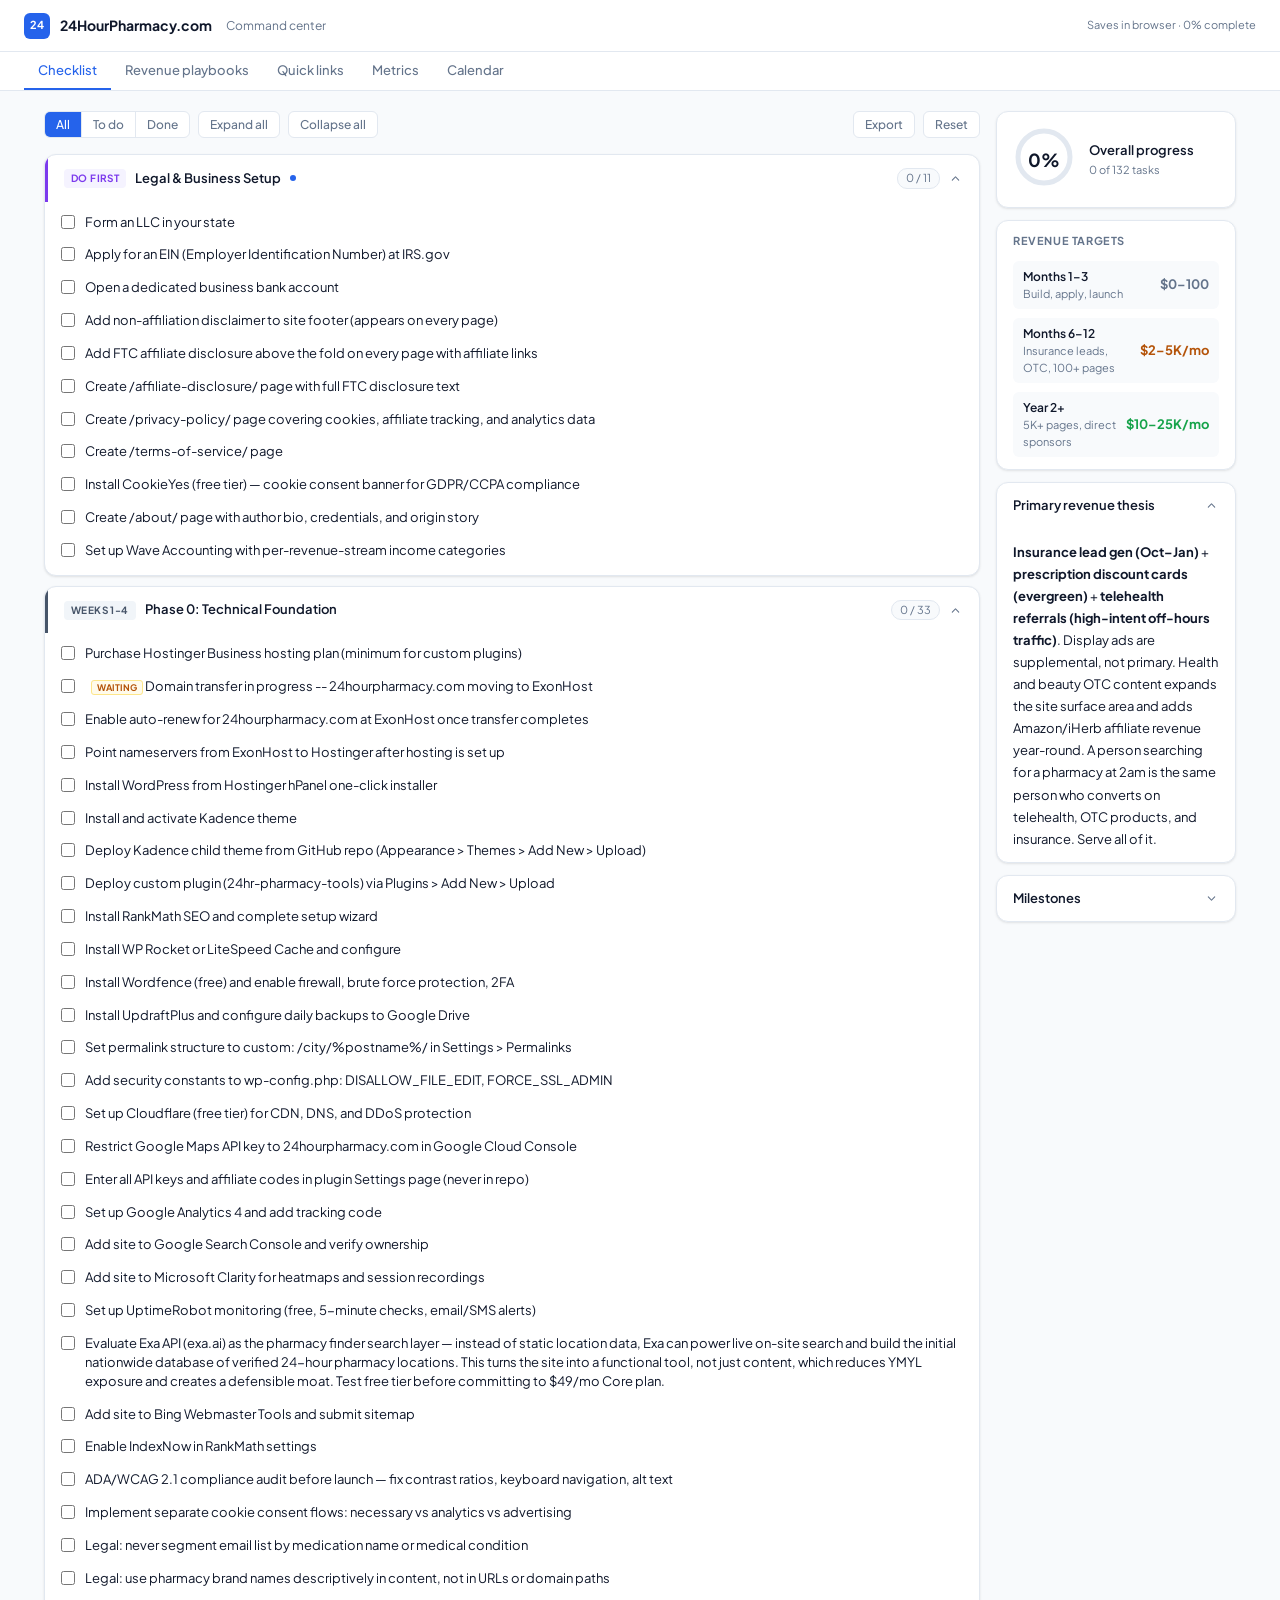
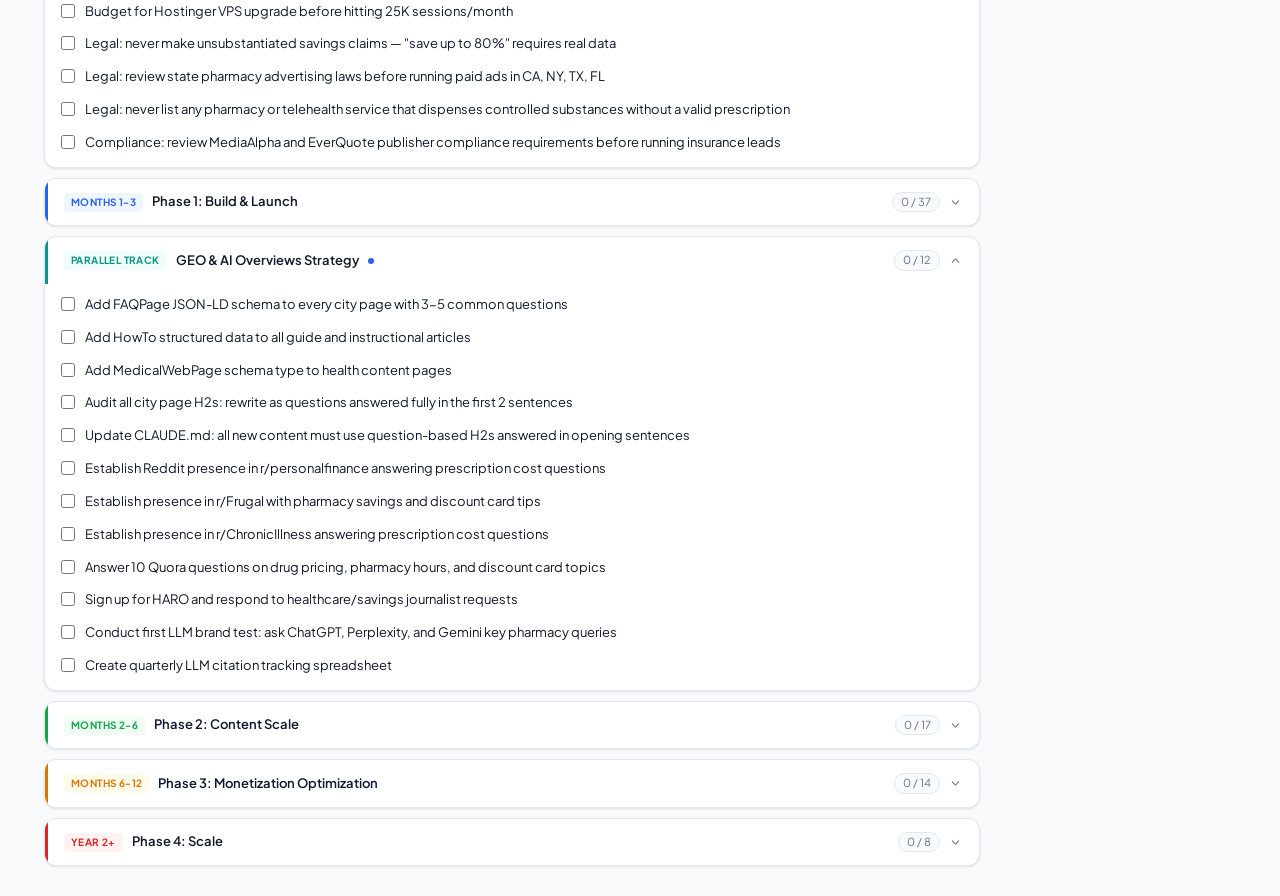
==== commit 0164ba86: "chore: apply prompt-command-center-update remaining changes - l9: CookieYes confirmed as the plugin " ====
--- a/docs/docs/command-center/index.html
+++ b/docs/docs/command-center/index.html
@@ -419,7 +419,7 @@
     isNew: true,
     defaultOpen: true,
     tasks: [
-      { id: 'l1', text: 'Form an LLC in your state', hint: 'Form ONE LLC covering all three sites: 24hourpharmacy.com, beverlyhillstourism.com, and hollywoodtourism.com as DBAs under a single entity. LegalZoom ($79) or file direct with your state Secretary of State ($50-150). One EIN, one bank account, one Wave setup covers all sites. Do not form separate LLCs per site.' },
+      { id: 'l1', text: 'Form an LLC in your state', hint: 'LegalZoom ($79) or file directly with your state Secretary of State ($50-150). Protects personal assets, required before signing affiliate agreements. One EIN, one business bank account (Mercury or Relay — free), one Wave Accounting setup.' },
       { id: 'l2', text: 'Apply for an EIN (Employer Identification Number) at IRS.gov', hint: 'Free, takes 5 minutes online at irs.gov/businesses/small-businesses-self-employed/apply-for-an-employer-identification-number-ein-online. You need your EIN to open a business bank account and file taxes. Do this immediately after forming the LLC.' },
       { id: 'l3', text: 'Open a dedicated business bank account', hint: 'Mercury (mercury.com) and Relay are both free, online-first accounts built for LLCs. Never mix personal and business money - it complicates taxes and undermines the liability protection of the LLC.' },
       { id: 'l4', text: 'Add non-affiliation disclaimer to site footer (appears on every page)', hint: 'Required language: "24HourPharmacy.com is an independent information resource. It is not affiliated with, endorsed by, or connected to Walgreens, CVS, Rite Aid, or any pharmacy chain, nor with Medicare, Medicaid, or any government drug program." Prevents confusion and potential legal issues.' },
@@ -427,7 +427,7 @@
       { id: 'l6', text: 'Create /affiliate-disclosure/ page with full FTC disclosure text', hint: 'A dedicated page explaining all affiliate relationships - which programs, how commissions work, that recommendations are based on quality. Link from site footer. Required by most affiliate networks as part of their publisher agreement.' },
       { id: 'l7', text: 'Create /privacy-policy/ page covering cookies, affiliate tracking, and analytics data', hint: 'Required for Google AdSense, most affiliate programs, and to comply with GDPR (EU) and CCPA (California). Must cover: what data you collect, affiliate tracking cookies, Google Analytics, user rights and opt-outs. Use Termly.io or iubenda to generate a solid starting draft, then review it.' },
       { id: 'l8', text: 'Create /terms-of-service/ page', hint: 'Covers: limitations of liability, no medical advice disclaimer, accuracy of pharmacy data, permitted use of the site. Important for a YMYL health site to establish clear terms.' },
-      { id: 'l9', text: 'Add cookie consent banner for GDPR/CCPA compliance', hint: 'Use a free WordPress plugin: CookieYes, Complianz, or Usercentrics Cookiebot. Required to legally use Google Analytics and affiliate tracking cookies for EU visitors and to comply with California CCPA. Needed before applying to AdSense.' },
+      { id: 'l9', text: 'Install CookieYes (free tier) — cookie consent banner for GDPR/CCPA compliance', hint: 'CookieYes is the confirmed plugin (cookieyes.com). Required to legally use GA4 and affiliate tracking cookies. Supports separate opt-out flows for analytics vs advertising cookies (required for CCPA). Needed before applying to AdSense.' },
       { id: 'l10', text: 'Create /about/ page with author bio, credentials, and origin story', hint: 'Critical for E-E-A-T (Experience, Expertise, Authoritativeness, Trustworthiness) on YMYL health content. Google explicitly evaluates "who is behind this website" for health queries. Include: your identity, why you built this, your research methodology, contact information. This page directly affects how Google ranks your health content.' },
       { id: 'l11', text: 'Set up Wave Accounting with per-revenue-stream income categories', hint: 'Free at waveapps.com. Create income categories: Discount Card Commissions, Insurance Lead Revenue, Telehealth Referrals, Display Ad Revenue, Retail Pharmacy Affiliates, OTC/Amazon Affiliates. Create expense categories: Hosting/Tools, Paid Ad Spend. Track monthly so tax time is not a crisis.' },
     ]
@@ -446,7 +446,7 @@
       { id: 'f2b', text: 'Enable auto-renew for 24hourpharmacy.com at ExonHost once transfer completes', hint: 'Log into my.exonhost.com after the transfer confirms. Find the domain and turn on auto-renew. Domain renews at $15.99/yr. Keep your payment method current -- the only way you lose this domain is if auto-renew fails because your card expired or was replaced. Set a calendar reminder once a year to verify the card on file is still valid.' },
       { id: 'f2c', text: 'Point nameservers from ExonHost to Hostinger after hosting is set up', hint: 'Once you have a Hostinger hosting account, Hostinger will give you two nameserver addresses (like ns1.hostinger.com and ns2.hostinger.com). Log into ExonHost at my.exonhost.com, go to Domains > Manage DNS, and swap in Hostinger\'s nameservers. This is what connects your domain name to your hosting account. DNS propagation takes up to 24 hours.' },
       { id: 'f3', text: 'Install WordPress from Hostinger hPanel one-click installer' },
-      { id: 'f4', text: 'Install and activate Kadence theme', hint: 'Kadence — confirmed theme, replaces GeneratePress. Free tier includes header/footer builder and starter templates. Claude Code handles CSS customizations.' },
+      { id: 'f4', text: 'Install and activate Kadence theme', hint: 'Kadence — confirmed theme, free tier. Includes header/footer builder and starter templates. Claude Code handles CSS customizations.' },
       { id: 'f5', text: 'Deploy Kadence child theme from GitHub repo (Appearance > Themes > Add New > Upload)', hint: 'Upload the Kadence child theme zip built by Claude Code. Contains: single-city.php, front-page.php, archive-state.php, header.php, footer.php, style.css, functions.php.' },
       { id: 'f6', text: 'Deploy custom plugin (24hr-pharmacy-tools) via Plugins > Add New > Upload', hint: 'Nine-file plugin architecture: custom post types, taxonomies, meta boxes, schema, shortcodes, settings page, rewrite rules, REST API endpoints. This is the core of the site.' },
       { id: 'f7', text: 'Install RankMath SEO and complete setup wizard', hint: 'Free tier sufficient. Configure: site type (local business information), schema defaults, Google Search Console connection, sitemap settings.' },
@@ -503,7 +503,7 @@
       { id: 'b16', text: 'Apply for iHerb Affiliates (10% commission)', hint: 'iherb.com/info/affiliates. Supplements and natural health products complement pharmacy content well.' },
       { id: 'b17', text: 'Apply for MediaAlpha publisher account', hint: 'IMPORTANT: Do this now, before you have insurance content live. Account approval takes time. You must be approved and integrated before October when insurance leads spike 10-20x. Apply at mediaalpha.com/publishers/' },
       { id: 'b18', text: 'Apply for EverQuote affiliate account', hint: 'Same logic as MediaAlpha. Get approved now so you are live for open enrollment. everquote.com/affiliates' },
-      { id: 'b19', text: 'Install ThirstyAffiliates for affiliate link management (24hr uses ThirstyAffiliates; BH/HW sites use Lasso)', hint: 'ThirstyAffiliates wraps affiliate links through clean URLs (24hourpharmacy.com/go/lowermyrx). Easier to manage and update, better click tracking, cleaner FTC disclosure pages. Note: BH/HW tourism sites use Lasso instead — do not install Lasso on 24hourpharmacy.com.' },
+      { id: 'b19', text: 'Install ThirstyAffiliates for affiliate link management', hint: 'ThirstyAffiliates wraps affiliate links through clean URLs (24hourpharmacy.com/go/lowermyrx). Easier to manage and update, better click tracking, cleaner FTC disclosure pages.' },
       { id: 'b20', text: 'Install LinkWhisper for internal linking automation', hint: 'As city pages scale to 100+, LinkWhisper automatically suggests internal links between related content. Critical for passing link equity through the site and reducing crawl budget waste.' },
       { id: 'b21', text: 'Submit XML sitemap to Google Search Console', hint: 'Sitemap URL is usually 24hourpharmacy.com/sitemap.xml (generated by RankMath). Submit in Search Console > Sitemaps. Resubmit after major content batches.' },
       { id: 'b22', text: 'Apply for GLP-1 telehealth affiliate program (Mochi Health or OrderlyMeds)', isNew: true, hint: 'Mochi Health: $90 CPA at mochi.health/affiliate. OrderlyMeds: $75 CPA at orderlymeds.com/affiliate-program/get-started. GLP-1 programs are the single highest-CPA vertical available to a pharmacy site. The person at 2am who cannot get their semaglutide filled is the exact conversion target.' },
@@ -678,7 +678,7 @@
       {abbr:'RG',name:'RxGo',commission:'$1.50+/use, recurring',color:'#2563eb',url:'https://www.rxgo.com/partner-program'},
     ],
     marketingPlan:['Place discount card widget on every city page above the fold','Build /savings/discount-card/ hub with drug price search tool','Create "Walgreens vs CVS vs discount card" comparison content','Add inline CTA to every informational article: "Save with a free discount card"','Email subscribers monthly: "Your free savings card still works at 60,000+ pharmacies"'],
-    techStack:['Discount card React widget (already built)','wp_localize_script for BIN/PCN/Group codes','ThirstyAffiliates for link management (Note: 24hr uses ThirstyAffiliates. Lasso is for BH/HW sites.)','GA4 conversion events: affiliate_link_click'],
+    techStack:['Discount card React widget (already built)','wp_localize_script for BIN/PCN/Group codes','ThirstyAffiliates for link management','GA4 conversion events: affiliate_link_click'],
     todos:[
       {id:'pbt_dc1',text:'Apply to LowerMyRx affiliate program',done:false},
       {id:'pbt_dc2',text:'Apply to National Drug Card affiliate program',done:false},
@@ -731,7 +731,7 @@
       {abbr:'LD',name:'Lilly\'s LillyDirect',commission:'Direct-to-consumer — check for affiliate',color:'#dc2626',url:'https://www.lillydirect.com/'},
     ],
     marketingPlan:['Build /telehealth/glp1/ comparison page: Mochi vs OrderlyMeds vs Fridays','Target: "semaglutide without insurance", "GLP-1 online doctor", "ozempic alternative telehealth"','Write "My pharmacy is out of Ozempic - what now?" emergency guide with telehealth CTA','Add GLP-1 telehealth CTA to city pages in high-obesity metros (Houston, Dallas, Phoenix, Chicago)','Create "How much does semaglutide really cost with and without insurance" evergreen guide'],
-    techStack:['Standard affiliate links via Impact or direct programs','ThirstyAffiliates for link management (Note: 24hr uses ThirstyAffiliates. Lasso is for BH/HW sites.)','No special tech required - pure content play'],
+    techStack:['Standard affiliate links via Impact or direct programs','ThirstyAffiliates for link management','No special tech required - pure content play'],
     todos:[
       {id:'pbt_glp1',text:'Apply for Mochi Health affiliate program',done:false},
       {id:'pbt_glp2',text:'Apply for OrderlyMeds affiliate program',done:false},
@@ -755,7 +755,7 @@
       {abbr:'TD',name:'Teladoc',commission:'CPL/CPA, contact for rates',color:'#16a34a',url:'https://www.teladoc.com/partners/'},
     ],
     marketingPlan:['Build /telehealth/ hub comparing all major telehealth platforms','Create condition-specific pages: birth control online, UTI treatment, dermatology telehealth','Target emergency queries: "pharmacy closed need prescription" -> telehealth CTA','Add telehealth widget/CTA to city pages as fallback when no 24hr pharmacy nearby','Write "Is telehealth cheaper than urgent care?" comparison guide'],
-    techStack:['Impact.com publisher account for Hims/Ro tracking','PerformCB account for Nurx','Standard affiliate links via ThirstyAffiliates (Note: 24hr uses ThirstyAffiliates. Lasso is for BH/HW sites.)'],
+    techStack:['Impact.com publisher account for Hims/Ro tracking','PerformCB account for Nurx','Standard affiliate links via ThirstyAffiliates'],
     todos:[
       {id:'pbt_th1',text:'Apply for Impact publisher account (Hims + Ro)',done:false},
       {id:'pbt_th2',text:'Apply for PerformCB (Nurx)',done:false},
@@ -796,7 +796,7 @@
       {abbr:'PL',name:'Philips Lifeline',commission:'$75/sale',color:'#1d4ed8',url:'https://www.lifeline.philips.com/'},
     ],
     marketingPlan:['Build /seniors/medical-alerts/ comparison page targeting "best medical alert systems 2026"','Internal link from Medicare guide, Part D content, senior-focused city pages','Write "What seniors should keep at home alongside their prescriptions" guide','Target caregiver queries: "medical alert for mom who lives alone"','Add medical alert CTA to any content mentioning Medicare or elderly pharmacy use'],
-    techStack:['Standard affiliate links via CJ or direct programs','ThirstyAffiliates for link management (Note: 24hr uses ThirstyAffiliates. Lasso is for BH/HW sites.)','No special tech - pure content play'],
+    techStack:['Standard affiliate links via CJ or direct programs','ThirstyAffiliates for link management','No special tech - pure content play'],
     todos:[
       {id:'pbt_ma1',text:'Apply for Medical Alert affiliate via Commission Junction',done:false},
       {id:'pbt_ma2',text:'Apply for LifeFone affiliate (180-day cookie is rare - prioritize this)',done:false},
@@ -817,7 +817,7 @@
       {abbr:'TK',name:'Talkspace',commission:'CPA via Commission Junction',color:'#2563eb',url:'https://members.cj.com/'},
     ],
     marketingPlan:['Write "What to do when your pharmacy doesn\'t have your antidepressant" - links to Brightside','Build /mental-health-resources/ hub connecting pharmacy access to mental health support','Target: "online psychiatrist without insurance", "cheapest antidepressant online"','Internal link from SSRI/antidepressant drug price comparison pages','Add mental health CTA to content about chronic conditions (diabetes, hypertension)'],
-    techStack:['Standard affiliate links via Impact or direct','ThirstyAffiliates for link management (Note: 24hr uses ThirstyAffiliates. Lasso is for BH/HW sites.)'],
+    techStack:['Standard affiliate links via Impact or direct','ThirstyAffiliates for link management'],
     todos:[
       {id:'pbt_mh1',text:'Apply for Brightside affiliate program',done:false},
       {id:'pbt_mh2',text:'Apply for BetterHelp via Impact',done:false},
@@ -838,7 +838,7 @@
       {abbr:'MB',name:'myLab Box',commission:'CPA, STI-focused',color:'#7c3aed',url:'https://www.mylabbox.com/affiliates/'},
     ],
     marketingPlan:['Build /savings/home-testing/ hub: when to test at home vs going to a lab','Write "EverlyWell vs LetsGetChecked: which at-home test is right for you?" comparison','Target uninsured queries: "thyroid test without insurance", "STI test without doctor"','Internal link from prescription savings and uninsured content','Add "can\'t afford a lab visit?" CTA to drug price comparison pages'],
-    techStack:['Standard affiliate links via Impact or direct','ThirstyAffiliates for link management (Note: 24hr uses ThirstyAffiliates. Lasso is for BH/HW sites.)'],
+    techStack:['Standard affiliate links via Impact or direct','ThirstyAffiliates for link management'],
     todos:[
       {id:'pbt_ht1',text:'Apply for EverlyWell affiliate program',done:false},
       {id:'pbt_ht2',text:'Apply for LetsGetChecked via Impact',done:false},
@@ -858,7 +858,7 @@
       {abbr:'CS',name:'CPAPsupplies.com',commission:'CPA via Commission Junction',color:'#0d9488',url:'https://members.cj.com/'},
     ],
     marketingPlan:['Write "CPAP supplies at CVS/Walgreens vs online: what pharmacies actually stock"','Build /sleep-apnea-supplies/ comparison page','Internal link from any content about insurance, sleep, or chronic conditions','Target: "CPAP supplies without insurance", "cheapest CPAP masks online"'],
-    techStack:['Standard affiliate links via CJ or direct','ThirstyAffiliates for link management (Note: 24hr uses ThirstyAffiliates. Lasso is for BH/HW sites.)'],
+    techStack:['Standard affiliate links via CJ or direct','ThirstyAffiliates for link management'],
     todos:[
       {id:'pbt_cp1',text:'Apply for The CPAP Shop affiliate program',done:false},
       {id:'pbt_cp2',text:'Write CPAP supplies pharmacy vs online comparison',done:false},
@@ -895,7 +895,7 @@
       {abbr:'VC',name:'Vitacost',commission:'Supplement affiliate',color:'#65a30d',url:'https://www.vitacost.com/affiliate-program/'},
     ],
     marketingPlan:['Add OTC product links to all seasonal health content (flu, allergies, cold)','Write OTC comparison guides: Claritin vs Zyrtec vs generic, best blood pressure monitors','Build holiday gift guide for health-conscious readers (health gadgets, pill organizers)','iHerb for all supplement content - 10% is much better than Amazon\'s rates'],
-    techStack:['Amazon Associates tracking tag in ThirstyAffiliates (Note: 24hr uses ThirstyAffiliates. Lasso is for BH/HW sites.)','iHerb affiliate links','AAWP plugin for Amazon product displays (optional)'],
+    techStack:['Amazon Associates tracking tag in ThirstyAffiliates','iHerb affiliate links','AAWP plugin for Amazon product displays (optional)'],
     todos:[
       {id:'pbt_otc1',text:'Apply for Amazon Associates',done:false},
       {id:'pbt_otc2',text:'Apply for iHerb affiliate program',done:false},
@@ -916,7 +916,7 @@
       {abbr:'CV',name:'CVS',commission:'Varies by category, 3-day cookie',color:'#cc0000',url:'https://members.cj.com/'},
     ],
     marketingPlan:['Apply via CJ and place links on relevant pharmacy pages','Use for online order CTAs on city pages (pickup/delivery)','Prioritize Rite Aid (5.6%) over Walgreens (2%) in any comparison context'],
-    techStack:['CJ Affiliate account','ThirstyAffiliates for link management (Note: 24hr uses ThirstyAffiliates. Lasso is for BH/HW sites.)'],
+    techStack:['CJ Affiliate account','ThirstyAffiliates for link management'],
     todos:[
       {id:'pbt_ret1',text:'Apply to CJ Affiliate publisher account',done:false},
       {id:'pbt_ret2',text:'Apply to Walgreens, Rite Aid, CVS advertiser programs within CJ',done:false},
@@ -991,7 +991,7 @@
       {abbr:'RA',name:'RxAssist',commission:'Free directory — authority play',color:'#16a34a',url:'https://www.rxassist.org/'},
     ],
     marketingPlan:['Build /savings/patient-assistance/ hub listing top manufacturer PAP programs','Write "How to get [drug name] for free" guides for top 20 brand-name drugs','Target: "[drug name] manufacturer coupon", "[drug name] patient assistance program"','Use discount card as fallback CTA when user earns too much for PAP'],
-    techStack:['Static content + links to manufacturer PAP pages','NeedyMeds API if available','ThirstyAffiliates for link management (Note: 24hr uses ThirstyAffiliates. Lasso is for BH/HW sites.)'],
+    techStack:['Static content + links to manufacturer PAP pages','NeedyMeds API if available','ThirstyAffiliates for link management'],
     todos:[
       {id:'pbt_pap1',text:'Build /savings/patient-assistance/ hub listing top manufacturer PAP programs',done:false},
       {id:'pbt_pap2',text:'Contact NeedyMeds about affiliate/referral partnership',done:false},
@@ -1010,7 +1010,7 @@
       {abbr:'ND',name:'National Drug Card (conversion target)',commission:'$2-2.50/fill',color:'#0d9488',url:'https://ndcaffiliate.com/'},
     ],
     marketingPlan:['Write "GoodRx price wrong at my pharmacy — what happened and what to do"','Write "Best GoodRx Alternatives 2026 — honest comparison"','Write "GoodRx vs LowerMyRx vs NeedyMeds — which discount card actually saves more?"','Target: "goodrx not accepted at cvs", "goodrx price higher than expected", "alternatives to goodrx"'],
-    techStack:['Pure content play — no special tech','ThirstyAffiliates for link management (Note: 24hr uses ThirstyAffiliates. Lasso is for BH/HW sites.)','Comparison table component in WordPress'],
+    techStack:['Pure content play — no special tech','ThirstyAffiliates for link management','Comparison table component in WordPress'],
     todos:[
       {id:'pbt_gx1',text:'Write "GoodRx price wrong at my pharmacy — what to do" guide',done:false},
       {id:'pbt_gx2',text:'Write "Best GoodRx Alternatives 2026" comparison article',done:false},
@@ -1144,7 +1144,7 @@
       {abbr:'CI',name:'Careington',commission:'Per plan activation',color:'#0369a1',url:'https://www.careington.com/affiliates/'},
     ],
     marketingPlan:['Add dental section to /insurance/ hub page','Write "Best dental insurance for uninsured adults" guide','Target: "dental insurance no waiting period", "dental discount plan near me"','Internal link from ACA and Medicare guides: "Dental not covered? Here\'s how to save"'],
-    techStack:['Standard affiliate links via DentalPlans.com or Careington direct','ThirstyAffiliates for link management (Note: 24hr uses ThirstyAffiliates. Lasso is for BH/HW sites.)'],
+    techStack:['Standard affiliate links via DentalPlans.com or Careington direct','ThirstyAffiliates for link management'],
     todos:[
       {id:'pbt_dn1',text:'Apply for DentalPlans.com affiliate program',done:false},
       {id:'pbt_dn2',text:'Apply for Careington affiliate program',done:false},
@@ -1164,7 +1164,7 @@
       {abbr:'KB',name:'Kindbody',commission:'CPA — contact direct',color:'#0d9488',url:'https://kindbody.com/'},
     ],
     marketingPlan:['Write "How much does Clomid/Letrozole cost without insurance and how to save"','Build /fertility-medications/ hub: cost guides, discount card applicability, telehealth options','Target: "fertility medication cost without insurance", "letrozole pharmacy discount"','Internal link from women\'s health, OB/GYN telehealth, and uninsured content'],
-    techStack:['Standard affiliate links via direct programs','ThirstyAffiliates for link management (Note: 24hr uses ThirstyAffiliates. Lasso is for BH/HW sites.)'],
+    techStack:['Standard affiliate links via direct programs','ThirstyAffiliates for link management'],
     todos:[
       {id:'pbt_fe1',text:'Apply for Carrot Fertility affiliate program',done:false},
       {id:'pbt_fe2',text:'Apply for Progyny affiliate program',done:false},
@@ -1184,7 +1184,7 @@
       {abbr:'EA',name:'Eargo',commission:'$75-150/sale',color:'#6366f1',url:'https://www.eargo.com/'},
     ],
     marketingPlan:['Write "Best OTC hearing aids 2026 — no prescription needed"','Build /seniors/hearing-aids/ comparison page','Internal link from Medicare, medical alert, and senior pharmacy content','Target: "hearing aid without insurance", "cheapest hearing aids for seniors"','Add hearing aid CTA to any content mentioning Medicare or senior pharmacy use'],
-    techStack:['Standard affiliate links via CJ or direct programs','ThirstyAffiliates for link management (Note: 24hr uses ThirstyAffiliates. Lasso is for BH/HW sites.)'],
+    techStack:['Standard affiliate links via CJ or direct programs','ThirstyAffiliates for link management'],
     todos:[
       {id:'pbt_ha1',text:'Apply for Jabra Enhance affiliate program',done:false},
       {id:'pbt_ha2',text:'Apply for MDHearing Aid via Commission Junction',done:false},
@@ -1240,7 +1240,7 @@
       {abbr:'CL',name:'Clearly',commission:'Contact lens affiliate',color:'#16a34a',url:'https://www.clearly.ca/affiliates'},
     ],
     marketingPlan:['Write "Can I fill my contact lens prescription at CVS, Walgreens, or Costco?"','Build /vision-care/ hub: where to buy contacts, how to save on glasses','Target: "contact lens prescription at pharmacy", "cheapest contacts online"','Internal link from city pages (pharmacies with vision centers)'],
-    techStack:['CJ Affiliate for Warby Parker','Direct affiliate program for 1-800-Contacts','ThirstyAffiliates for link management (Note: 24hr uses ThirstyAffiliates. Lasso is for BH/HW sites.)'],
+    techStack:['CJ Affiliate for Warby Parker','Direct affiliate program for 1-800-Contacts','ThirstyAffiliates for link management'],
     todos:[
       {id:'pbt_vc1',text:'Apply for 1-800-Contacts affiliate program',done:false},
       {id:'pbt_vc2',text:'Apply for Warby Parker via CJ Affiliate',done:false},
@@ -1381,9 +1381,10 @@
       { abbr:'GC', label:'Google Cloud Console', desc:'Maps API, billing', url:'https://console.cloud.google.com/', color:'#4285f4' },
       { abbr:'IR', label:'IRS EIN Application', desc:'Free, 5 minutes', url:'https://www.irs.gov/businesses/small-businesses-self-employed/apply-for-an-employer-identification-number-ein-online', color:'#1f2937' },
       { abbr:'CV', label:'Canva', desc:'Graphics, social images', url:'https://www.canva.com/', color:'#00c4cc' },
-      { abbr:'TA', label:'ThirstyAffiliates', desc:'Affiliate link management — 24hourpharmacy.com only', url:'https://thirstyaffiliates.com/', color:'#dc2626' },
-      { abbr:'LA', label:'Lasso', desc:'Affiliate link management — BH/HW tourism sites only. 24hourpharmacy.com uses ThirstyAffiliates instead.', url:'https://getlasso.co/', color:'#f97316' },
+      { abbr:'TA', label:'ThirstyAffiliates', desc:'Affiliate link management — clean URLs, click tracking, FTC disclosure pages', url:'https://thirstyaffiliates.com/', color:'#dc2626' },
       { abbr:'KD', label:'Kadence', desc:'WP theme — confirmed, free tier', url:'https://www.kadencewp.com/', color:'#6366f1' },
+      { abbr:'CY', label:'CookieYes', desc:'Cookie consent banner — confirmed plugin, GDPR/CCPA', url:'https://www.cookieyes.com/', color:'#0d9488' },
+      { abbr:'MR', label:'Mercury', desc:'Business checking — free, online-first, built for LLCs', url:'https://mercury.com/', color:'#1f2937' },
     ]
   },
   {
